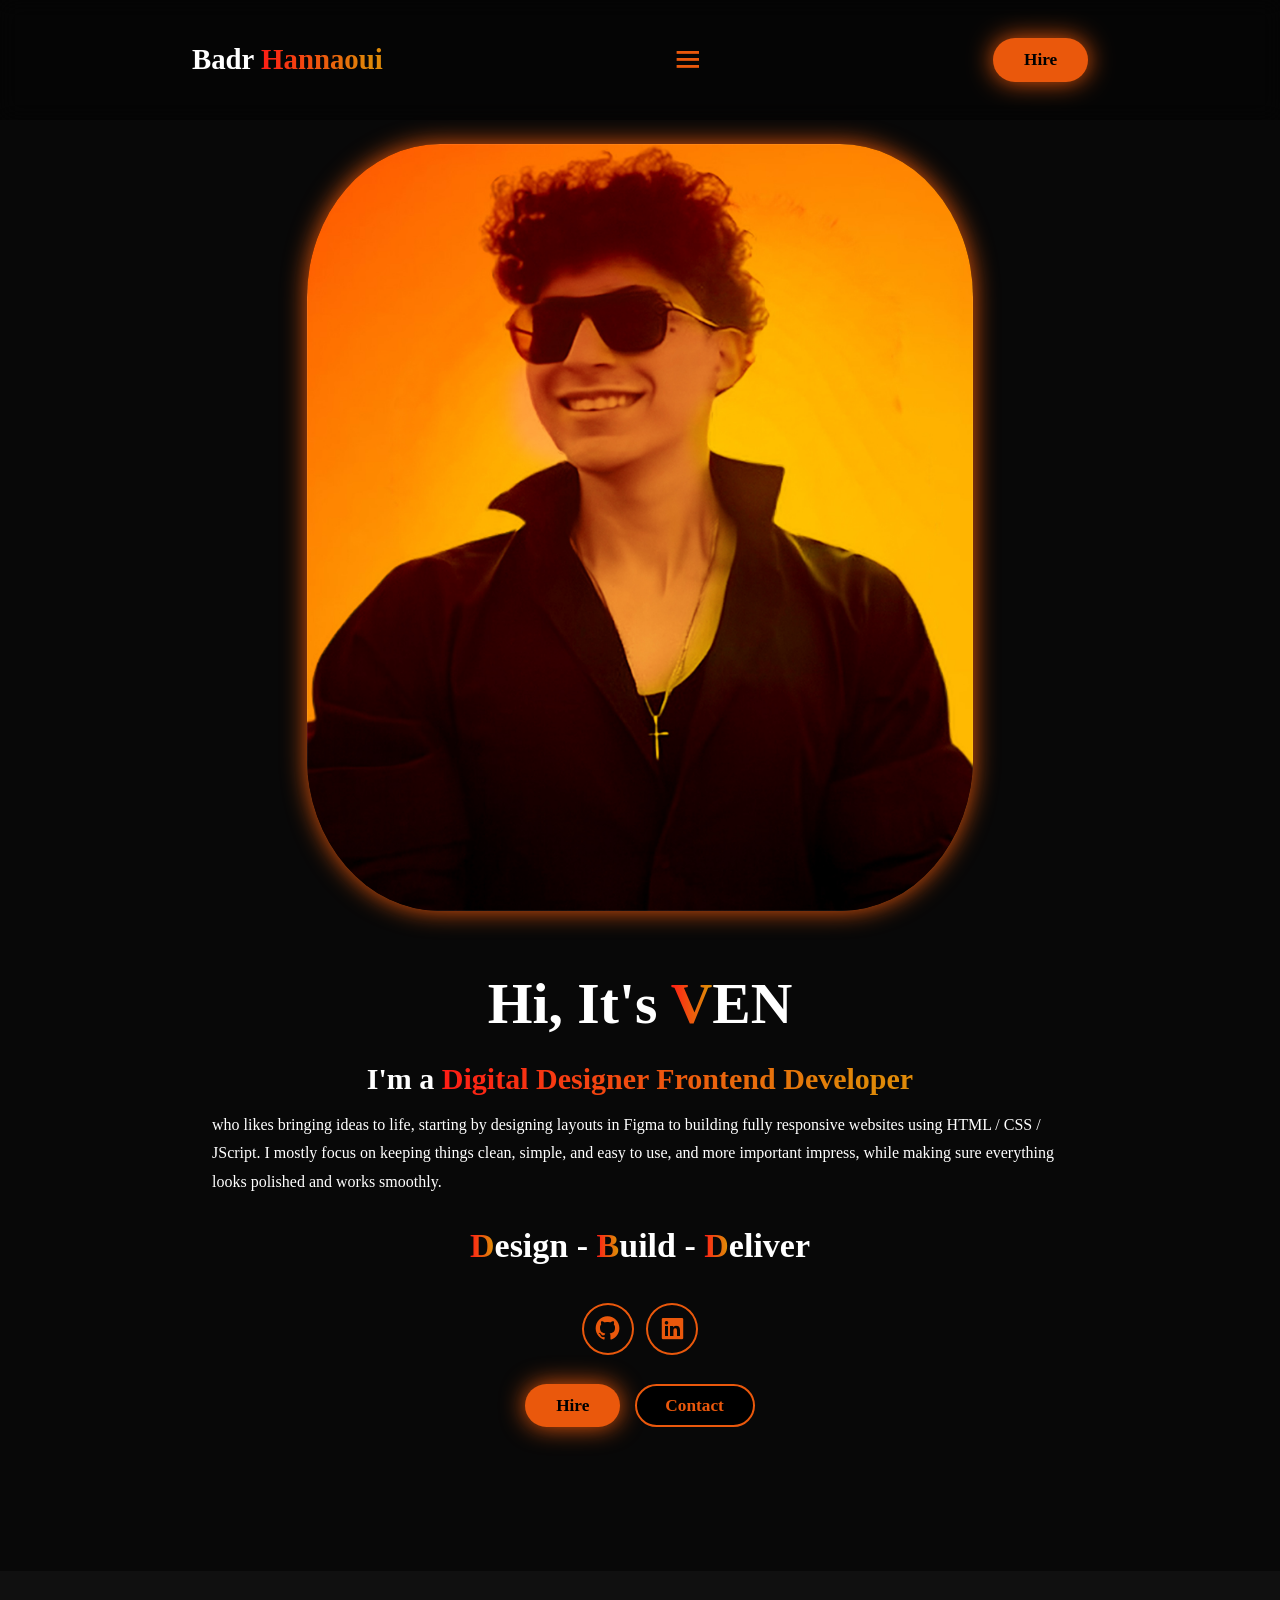
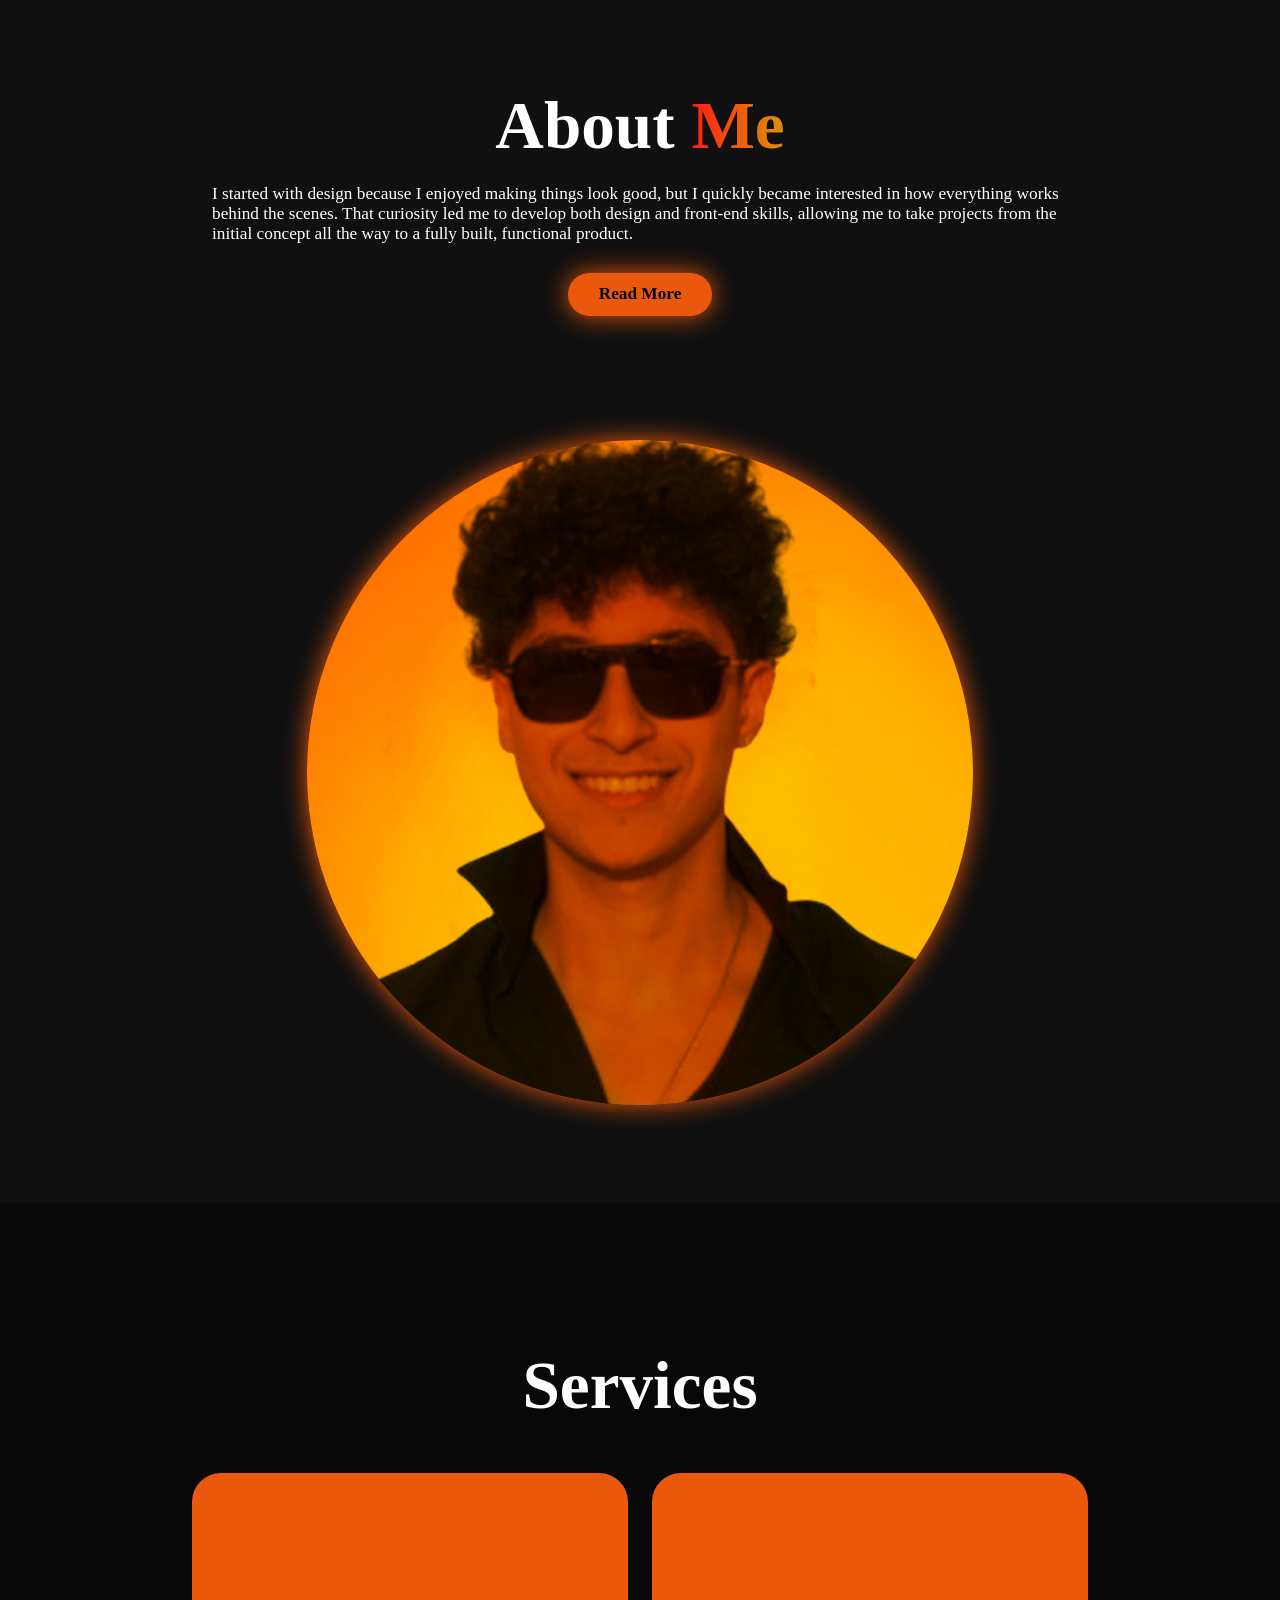
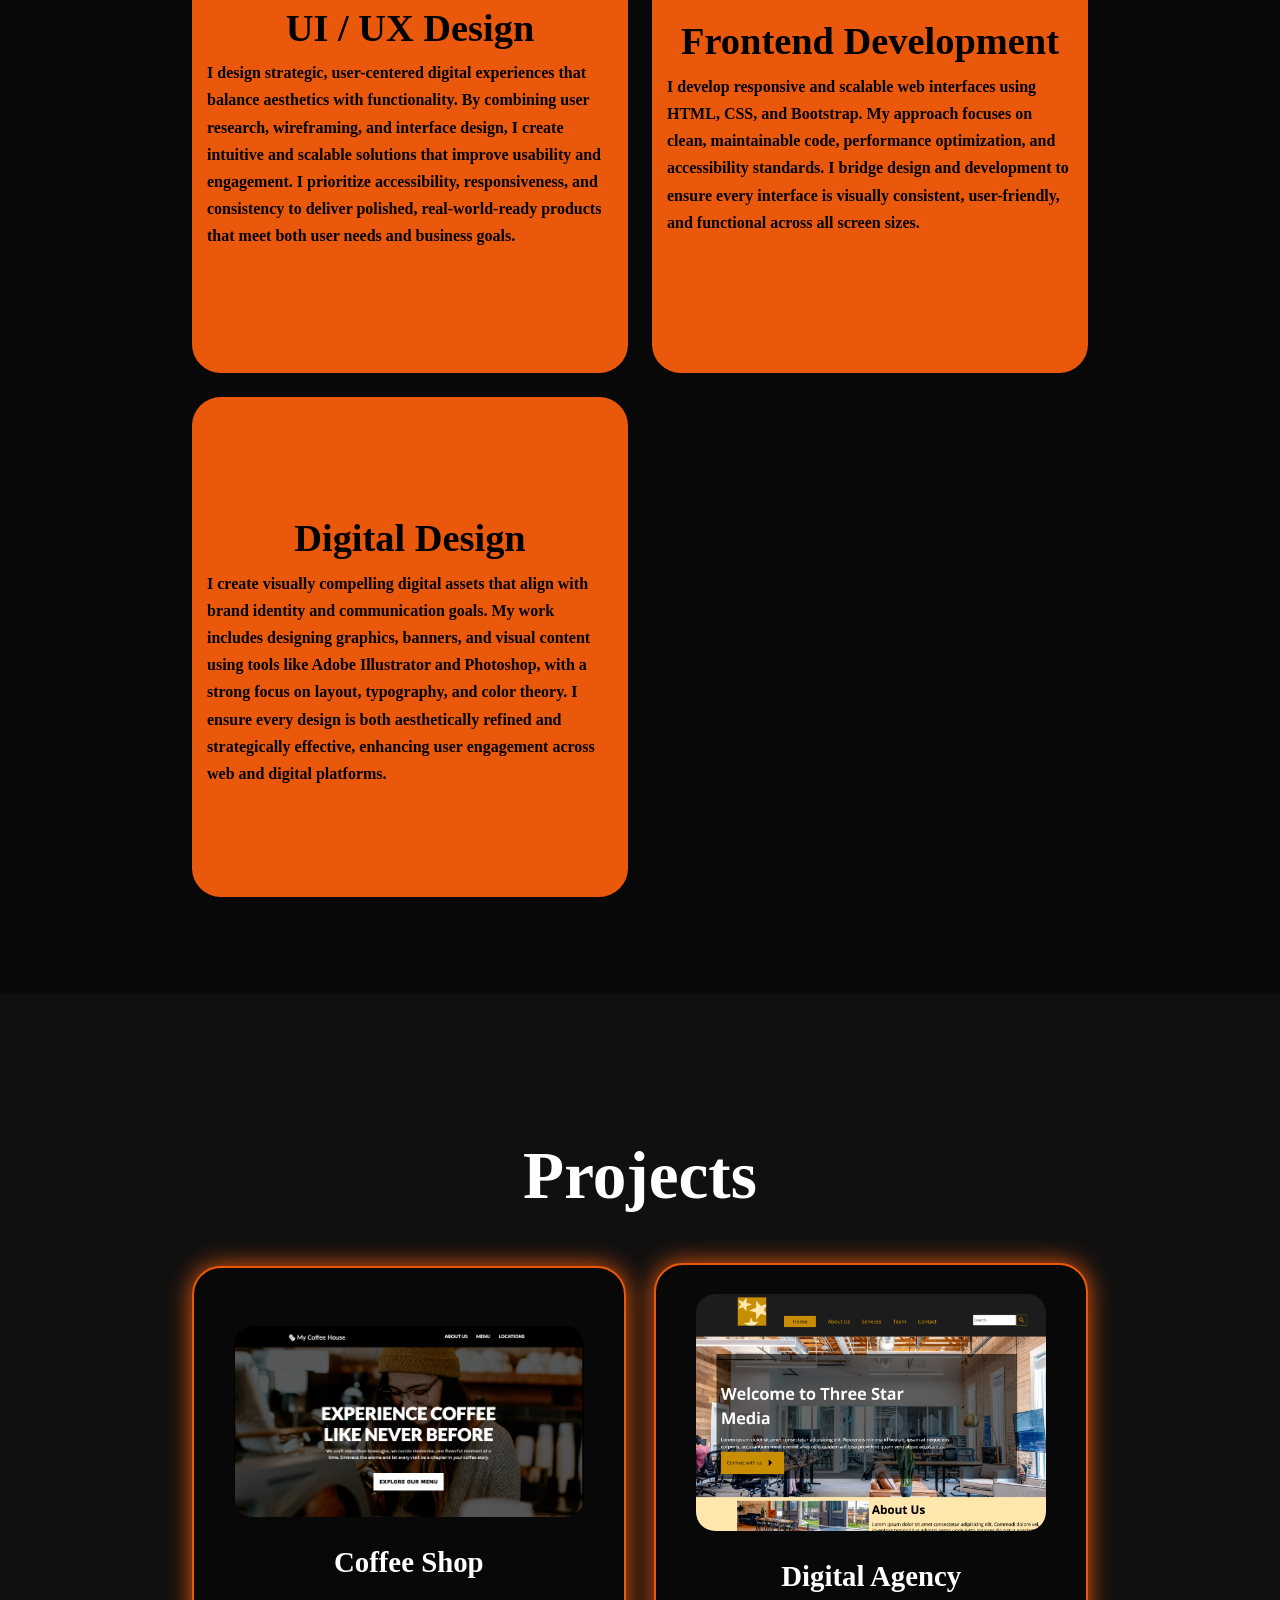
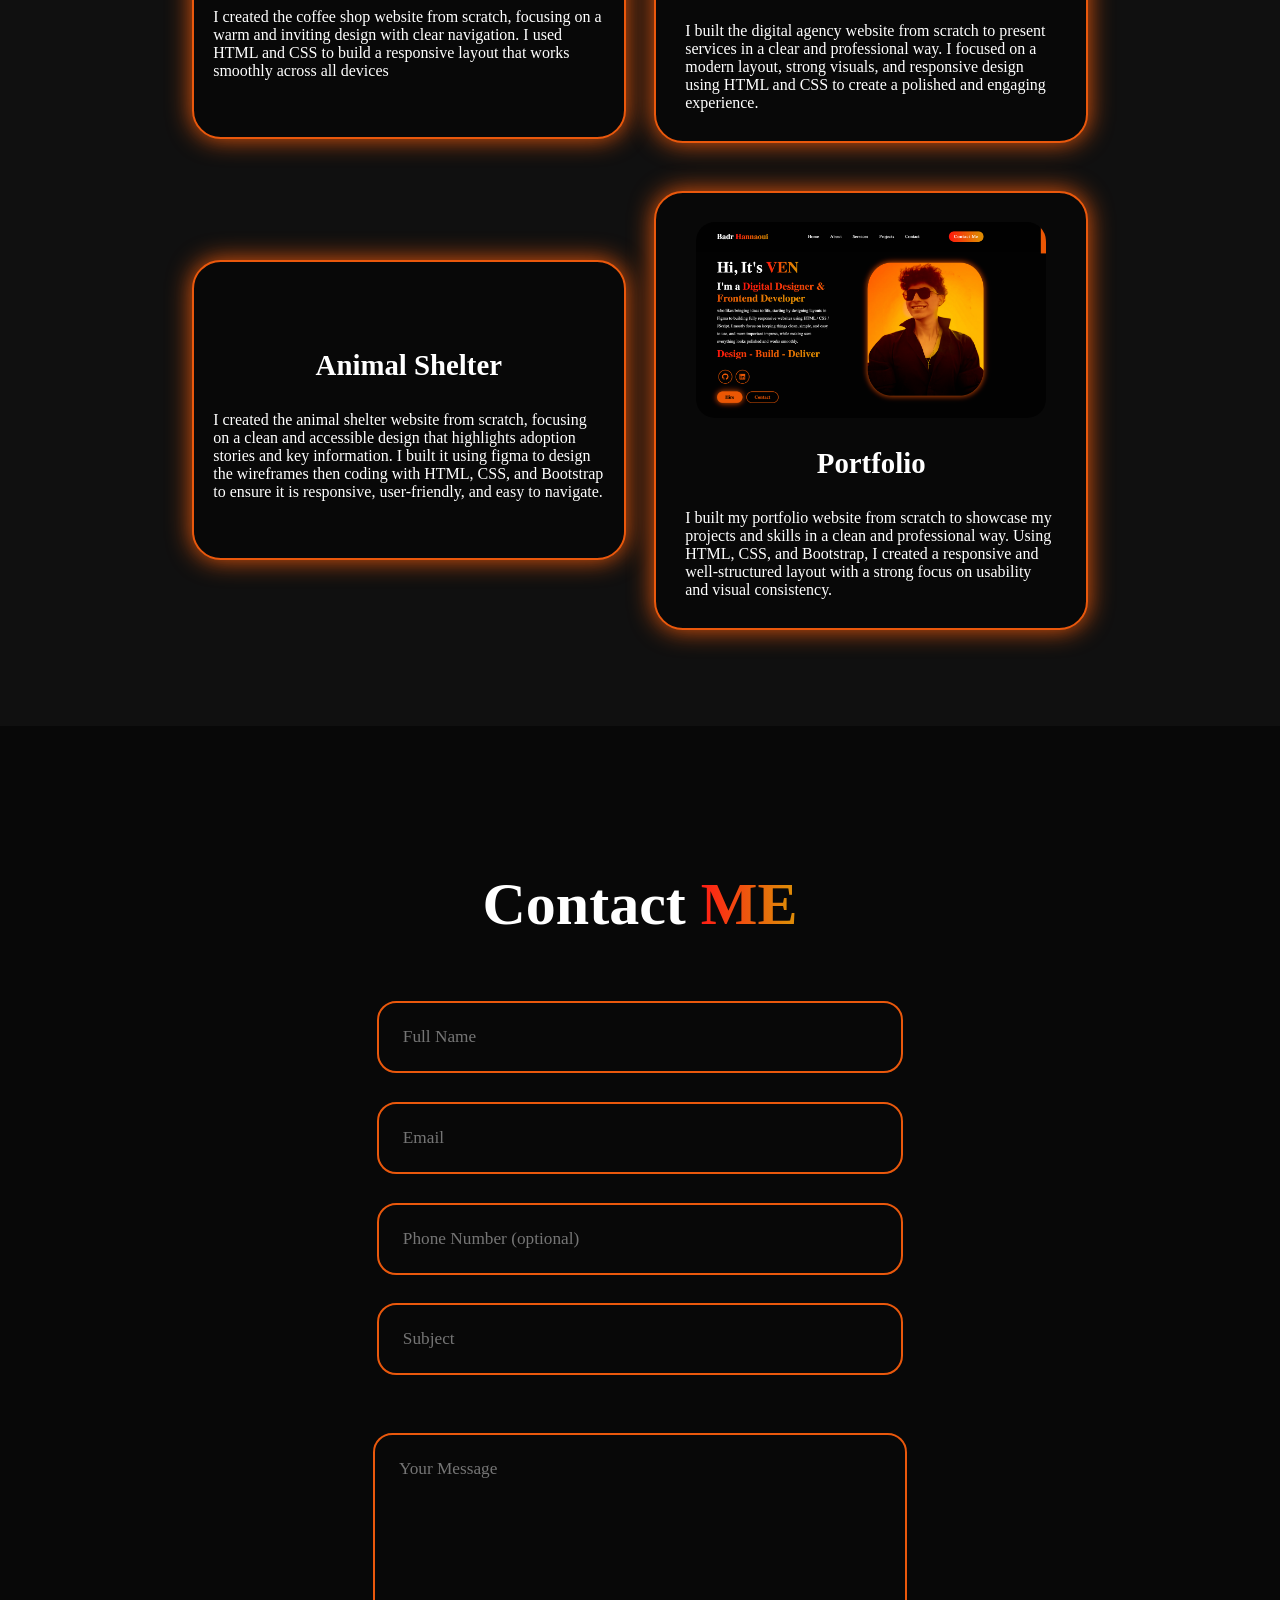
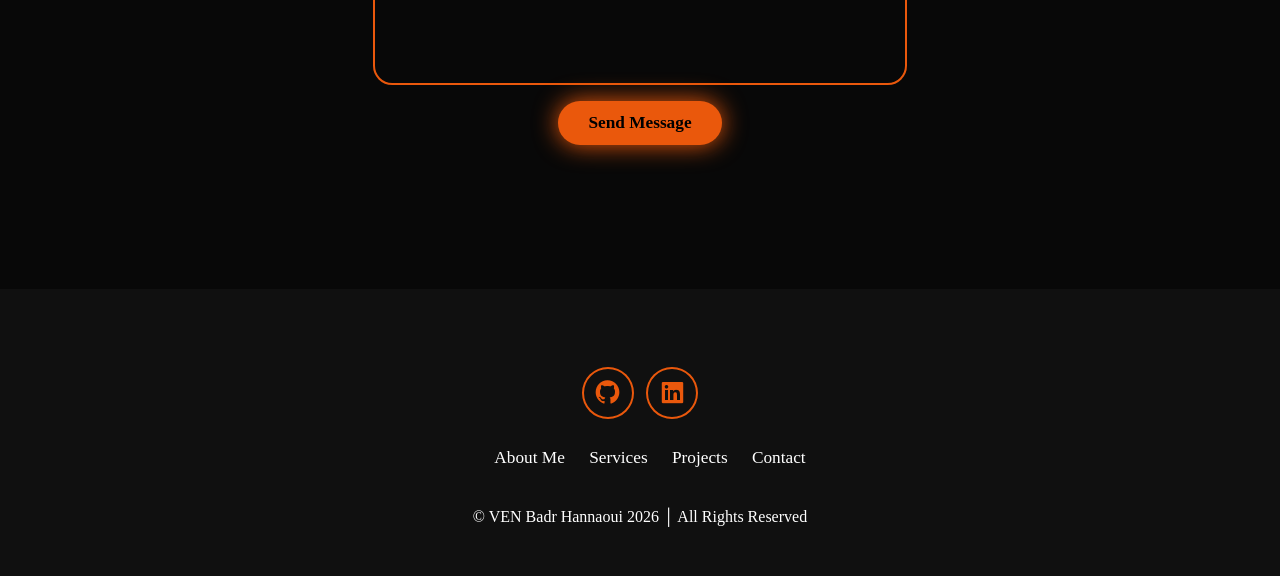
==== index.html @ 21c36782 "contact form working successfully and adjusting the layout for mobile" ====
<!DOCTYPE html>
<html lang="en">
  <head>
    <meta charset="UTF-8" />
    <meta name="viewport" content="width=device-width, initial-scale=1.0" />
    <title>Portfolio Website</title>
    <link rel="stylesheet" href="css/style.css" />
    <link
      href="https://unpkg.com/boxicons@2.1.4/css/boxicons.min.css"
      rel="stylesheet"
    />
  </head>
  <body>
    <header class="header">
      <!-- logo customization -->

      <a href="index.html" class="logo">
        Badr <span>Hannaoui</span>
      </a>
      <!-- navs customization -->

      <i class="bx bx-menu" id="menu-icon"></i>
      <nav class="navbar">
        <a href="#home">Home</a>
        <a href="#about">About</a>
        <a href="#services">Services</a>
        <a href="#projects">Projects</a>
        <a href="#contact">Contact</a>

      </nav>
      <a href="#contact" class="btn"> Hire </a>
    </header>
    <main>
    <section class="home" id="home">
      <div class="home-content">
        <h1>Hi, It's <span>V</span>EN</h1>
        <h2>I'm a <span> Digital Designer Frontend Developer  </span>
        </h2>
        <p>who likes bringing ideas to life, starting by designing layouts in Figma to building fully responsive websites using  HTML / CSS / JScript. I mostly focus on keeping things clean, simple, and easy to use, and more important impress, while making sure everything looks polished and works smoothly.</p>
        <h3><span>D</span>esign - <span>B</span>uild - <span>D</span>eliver</h3>
        <div class="social-icons">
          <a href="https://github.com/Venbadr">
            <i class="bx bxl-github"></i>
          </a>
          <a href="https://www.linkedin.com/in/ven-badr-741756404/">
            <i class="bx bxl-linkedin-square"></i>
          </a>
        </div>
        <div class="btn-group">
          <a href="#contact" class="btn">Hire</a>
          <a href="#contact" class="btn">Contact</a>
        </div>
      
       </div>

      <div class="home-img">
        <img src="veny.jpg" alt="me-image">
      

      </div>
    </section>

    <section class="about" id="about">
      <div class="about-img">
        <img src="VEN.jpg" alt="ven-pic">
      </div>
      <div class="about-content">
        <h2>About <span>Me</span></h2>
        <p>I started with design because I enjoyed making things look good, but I quickly became interested in how everything works behind the scenes. That curiosity led me to develop both design and front-end skills, allowing me to take projects from the initial concept all the way to a fully built, functional product.</p>
          <a href="about.html" class="btn">Read More</a>
      </div>
      </section>
      <section class="services" id="services">
        <h2 class="heading">Services</h2>
        <div class="services-container">
          <div class="service-box">
            <div class="service-info">
              <h3>UI / UX Design</h3>
              <p>I design strategic, user-centered digital experiences that balance aesthetics with functionality. By combining user research, wireframing, and interface design, I create intuitive and scalable solutions that improve usability and engagement. I prioritize accessibility, responsiveness, and consistency to deliver polished, real-world-ready products that meet both user needs and business goals.</p>

            </div>
          </div>

          <div class="service-box">
            <div class="service-info">
              <h3>Frontend Development</h3>
              <p>I develop responsive and scalable web interfaces using  HTML, CSS, and Bootstrap. My approach focuses on clean, maintainable code, performance optimization, and accessibility standards. I bridge design and development to ensure every interface is visually consistent, user-friendly, and functional across all screen sizes.</p>
              
            </div>
          </div>

          <div class="service-box">
            <div class="service-info">
              <h3>Digital Design</h3>
              <p>I create visually compelling digital assets that align with brand identity and communication goals. My work includes designing graphics, banners, and visual content using tools like Adobe Illustrator and Photoshop, with a strong focus on layout, typography, and color theory. I ensure every design is both aesthetically refined and strategically effective, enhancing user engagement across web and digital platforms.</p>
              
            </div>
          </div>

          
        </div>
      
    </section>
    <section class="projects" id="projects">
      <h2 class="heading">Projects</h2>
      <div class="projects-box">
        <div class="project-card">
          <img src="coffeshop.png" alt="">
          <h3>Coffee Shop</h3>
          <p>I created the coffee shop website from scratch, focusing on a warm and inviting design with clear navigation. I used HTML and CSS to build a responsive layout that works smoothly across all devices</p>
        </div>

         <div class="project-card">
          <img src="three.png" alt="">
          <h3>Digital Agency</h3>
          <p>I built the digital agency website from scratch to present services in a clear and professional way. I focused on a modern layout, strong visuals, and responsive design using HTML and CSS to create a polished and engaging experience.</p>
        </div>

         <div class="project-card">
          <img src="paws.png" alt="">
          <h3>Animal Shelter </h3>
          <p>I created the animal shelter website from scratch, focusing on a clean and accessible design that highlights adoption stories and key information. I built it using figma to design the wireframes then coding with HTML, CSS, and Bootstrap to ensure it is responsive, user-friendly, and easy to navigate.</p>
        </div>

         <div class="project-card">
          <img src="portf.png" alt="">
          <h3>Portfolio</h3>
          <p>I built my portfolio website from scratch to showcase my projects and skills in a clean and professional way. Using HTML, CSS, and Bootstrap, I created a responsive and well-structured layout with a strong focus on usability and visual consistency.</p>
        </div>  
      </div>
    </section>
    <section class="contact" id="contact">
      <h2 class="heading">Contact <span>ME</span>
      </h2>
      <form action="https://api.web3forms.com/submit" method="POST">
       <input type="hidden" name="access_key" value="ac288e55-cac9-4794-b8d7-5bab1029f3f0">

        <div class="input-group">
          <div class="input-box">
            <input type="text" name="name" placeholder="Full Name" required>
            <input type="email" name="email" placeholder="Email" required>
          </div>

          <div class="input-box">
            <input type="number" placeholder="Phone Number (optional)">
            <input type="text" name="subject" placeholder="Subject" required>
          </div>
        </div>

        <div class="input-group-2">
          <textarea name="message" id="#" placeholder="Your Message" cols="30" rows="10" required></textarea>
          <input type="submit" value="Send Message" class="btn">
        </div>
        

      </form>
    </section>
    </main>
    <footer class="footer">

      <div class="social-icons">
          <a href="https://github.com/Venbadr">
            <i class="bx bxl-github"></i>
          </a>
          <a href="https://www.linkedin.com/in/ven-badr-741756404/">
            <i class="bx bxl-linkedin-square"></i>
          </a>
        </div>

        <ul class="list">
          <li>
            <a href="#about">About Me</a>
          </li>
          <li>
            <a href="#services">Services</a>
          </li>
          <li>
            <a href="#projects">Projects</a>
          </li>
          <li>
            <a href="#contact">Contact</a>
          </li>
        </ul>

        <p class="copyright">
          © VEN Badr Hannaoui 2026 │ All Rights Reserved
        </p>
    </footer>

    <script src="script.js"></script>
  </body>
</html>
---- css/style.css ----
* {
  margin: 0;
  padding: 0;
  box-sizing: border-box;
  text-decoration: none;
  scroll-behavior: smooth;
  font-family: "Poppins";
}
:root {
  --bg-color: #080808;
  --second-bg-color: #101010;
  --text-color: white;
  --main-color: #ea580c;
}
html {
  font-size: 60%;
  overflow-x: hidden;
}

body {
  background-color: var(--bg-color);
  color: var(--text-color);

}
.header {
  position: fixed;
  width: 100%;
  top:0;
  left: 0;
  padding: 4rem 15%;
  background-color: rgba(0, 0, 0, 0.3);
  backdrop-filter: blur(10px);
  display: flex;
  justify-content: space-between;
  align-items: center;
  z-index: 10000;
}
#menu-icon {
  font-size: 3.5rem;
  color: var(--main-color);
  display: none;
}
.logo {
  font-size: 3rem;
  color: var(--text-color);
  font-weight: 800;
  cursor: pointer;
  transition: 0.3s ease-in-out;

}

.logo:hover {
  transform: scale(1.1);

}
span{
  background: linear-gradient(270deg,
  #DF8908 10%,
  #FF1D15 100%
  );
  background-clip: text;
  color: transparent;
}
.navbar a {
  font-size: 1.8rem;
  color: white;
  margin-left: 4rem;
  font-weight: 500;
  transition: 0.3s ease-in-out;
  border-bottom: 3px solid transparent;
}
.navbar a:hover{
  color: var(--main-color);
  border-bottom: 3px solid var(--main-color);
}
.gradient-btn {
  font-size: 1.8rem;
  padding: 1rem 2rem;
  border-radius: 3rem;
  background: linear-gradient(270deg,
  #DF8908 10%,
  #FF1D15 100%
  );
  letter-spacing: 1px;
  cursor: pointer;
  transition: 0.3s ease-in-out;
  color: white;
  border: none;
  text-wrap: nowrap;
}
.gradient-btn:hover{
  transform: scale(1.05);
}
section {
  min-height: 100vh;
  padding: 10rem 15%;
}
.home {
  display: flex;
  align-items: center;
  justify-content: center;
  gap: 15rem;
}

.home-content h1 {
  font-size: 6rem;
  font-weight: 700;
  margin-top: 1.5rem;
  line-height: 1;
  margin-bottom: 2rem;
}
.home-content h2, h3{
  margin: 1rem 0;
  font-size: 4rem;
}
.home-content p {
  font-size: 16px;
  font-weight: 500;
  line-height: 1.8;
}
.home-img img {
  width: 30vw;
  border-radius: 20%;
  box-shadow: 0 0 25px var(--main-color);
  transition: 0.4s ease-in-out;
}
.home-img img:hover {
  box-shadow: 0 0 25px var(--main-color);
  box-shadow: 0 0 50px var(--main-color);
  box-shadow: 0 0 100px var(--main-color);
}
.social-icons a {
   display: inline-flex;
   justify-content: center;
   font-size: 3rem;
   padding: 1rem;
   background: transparent;
   border: 2px solid var(--main-color);
   border-radius: 50%;
   color: var(--main-color);
   margin: 3rem 0.5rem;
   transition: 0.3s ease-in-out;

}

.social-icons a:hover {
  color: var(--text-color);
  background-color: var(--main-color);
  transform: scale(1.2) translateY(-5px);
  box-shadow: 0 0 25px var(--main-color) ;
}
.btn-group {
  display: flex;
  gap: 1.5rem;
}
.btn{
  display: inline-block;
  padding: 1rem 3rem;
  background-color: var(--main-color);
  box-shadow: 0 0 25px var(--main-color);
  border-radius: 3rem;
  font-size: 1.8rem;
  color: black;
  border: 2px solid transparent;
  font-weight: 600;
  transition: 0.3s ease-in-out;
}
.btn:hover {
  transform: scale(1.05);
  box-shadow: 0 0 25px var(--main-color),
  0 0 50px var(--main-color);       
}

.btn-group a:nth-of-type(2) {
  background-color: black;
  color: var(--main-color);
  border: 2px solid var(--main-color);
  box-shadow: 0 0 25px transparent;
}

.btn-group a:nth-of-type(2):hover {
  box-shadow: 0 0 25px var(--main-color) ;
  background-color: var(--main-color) ;
  color: black;
}
.about {
  display: flex;
  justify-content: center;
  align-items: center;
  gap: 10rem ;
  background: var(--second-bg-color);
}
.about-img img {
  width: 32vw;
  border-radius: 50%;
  box-shadow: 0 0 25px var(--main-color);
  transition: 0.4s ease-in-out ;
}

.about-content h2{
  font-size: 7rem;
  text-align: left;
}
.about-content p {
  font-size: 1.8rem;
}
.about-content .btn {
  margin: 3rem 0;
}

::-webkit-scrollbar {
  width: 20px;
}
::-webkit-scrollbar-thumb {
  background-color: var(--main-color);
}
::-webkit-scrollbar-track {
  background-color: var(--bg-color);
}


#ven {
  display: block;
  margin: 0 auto;
  transition: 0.4s ease-in-out ;
  width: 20vw;
  margin-top: 80px;
  margin-bottom: 50px;

  border-radius: 10%;
  
  
}

#ven:hover {
  box-shadow: 0 0 55px var(--main-color);
}



.ven-about p {
font-size: 20px;
  font-weight: 500;
  line-height: 1.8;
  transition: 0.4s ease-in-out ;
  padding: 10px 20px;
  
  

}

.ven-about p:hover {
  box-shadow: 0 0 25px var(--main-color);
   
  
}

.heading {
  text-align: center;
  font-size: 7rem;
  margin: 5rem 0;
}

.services{
  background-color: var(--bg-color);
  color: black;
}

.services h2 {
  color: var(--text-color);
}
.services-container {
  display: grid;
  grid-template-columns: repeat(auto-fit, minmax(300px, 1fr));
  align-items: center;
  gap: 2.5rem;
}
.service-box {
  display: flex;
  justify-content: center;
  align-items: center;
  background-color: var(--main-color);
  height: 500px;
  border-radius: 3rem;
  border: 5px solid transparent;
  transition: 0.4s ease-in-out;
}
.service-box:hover {
  background-color: var(--second-bg-color);
  color: var(--main-color);
  border: 5px solid var(--main-color);
  transform: scale(1.03);
}
.service-info {
  display: flex;
  flex-direction: column;
  text-align: center;
  justify-content: center;
  align-items: center;
  
}
.service-info h4 {
  font-size: 4rem;
  margin-top: -10px;
  margin-bottom: 20px;
  font-weight: 800;
}
.service-info p {
  font-size: 16px;
  font-weight: 600;
  line-height: 1.7;
}

.services-container .service-box:last-child h4 {
  margin-top: 20px;
}
.service-box p {
  text-align: left;
  padding-left: 10px;
  padding-right: 10px;
}
.projects {
  background-color: var(--second-bg-color);
}
.projects-box {
  display: grid;
  grid-template-columns: repeat(auto-fit, minmax(350px, 1fr));
  place-items: center;
  gap: 3rem;
  row-gap: 5rem;
}
.project-card {
  display: flex;
  flex-direction: column;
  align-items: center;
  justify-content: center;
  text-align: center;
  background-color: var(--bg-color);
  border: 2px solid var(--main-color);
  border-radius: 3rem;
  gap: 2rem;
  padding: 6rem 2rem;
  overflow: hidden;
  box-shadow: 0 0 25px var(--main-color);
  transition: 0.3s ease;
}
.project-card:hover {
  box-shadow: 0 0 25px var(--main-color),
              0 0 50px var(--main-color);
              transform: scale(1.02);
}
.project-card img {
  max-width: 350px;
  border-radius: 2rem;
  object-fit: cover;
}
.project-card h3 {
  font-size: 3rem;
}
.project-card p {
  font-size: 16px;
}

.contact {
  background-color: var(--bg-color);
}
.contact h2 {
  margin-bottom: 3rem;
  color: var(--text-color);
}
.contact form {
  display: flex;
  align-items: center;
  justify-content: center;
  gap: 3rem;
  margin: 5rem 0;
  text-align: center;
}
.contact form .input-box input, 
.contact form textarea {
  width: 100%;
  padding: 2.5rem;
  font-size: 1.8rem;
  color: var(--text-color);
  background-color: var(--bg-color);
  border-radius: 2rem;
  border: 2px solid var(--main-color);
  margin: 1.5rem 0;
  resize: none;
}
.contact form .btn {
  cursor: pointer;
}

.project-card:nth-child(2) {
  padding: 3rem;
}

.project-card:nth-child(4) {
  padding: 6rem;
}

.footer {
  background-color: var(--second-bg-color);
  padding: 50px 0;
}
.footer .social-icons {
  text-align: center;
}
.footer ul {
  text-align: center;
  font-size: 1.8rem;
}

.footer ul li {
  display: inline-block;
  margin-left: 20px;
}

.footer ul li a{
  color: white;
  border-bottom: 3px solid transparent;
  transition: 0.3s ease-in-out;
}

.footer ul li a:hover {
  border-bottom: 3px solid var(--main-color);
}

.footer .copyright {
  text-align: center;
  margin-top: 40px;
  font-size: 16px;
}

@media (max-width:1285px) {
  #menu-icon{
    display: block;
  }
  .navbar{
    position: absolute;
    top: 100%;
    right: 0;
    width: 50%;
    padding: 1rem 3rem;
    background: rgba(0, 0, 0, 0.8);
    border-bottom-left-radius: 2rem;
    border-left: 2px solid var(--main-color);
    border-bottom: 2px solid var(--main-color);
    display: none;
  }

  .home-content h3 {
    font-size: 34px;
    margin-top: 30px;
  }
  .home-content h2 {
    font-size: 30px;
    margin-bottom: 15px;
  }
  .home-content {
  display: flex;
  flex-direction: column;
  align-items: flex-end;
  text-align: center;
}

.home-content p {
  margin-left: 20px;
  text-align: left;
}


  .navbar a {
    display: block;
    font-size: 2rem;
    margin: 3rem 0;
    color: var(--text-color);
  }
  .navbar.active {
    display: block;
  }
  .gradient-btn {
    display: none;
  }
  .home {
    flex-direction: column-reverse;
    margin: 5rem 0;
    gap: 5rem;
  }
  .home-content {
    align-items: center;
    text-align: center;
  }

  
  .home-img img {
    width: 52vw;
  }
  .about {
    flex-direction: column-reverse;
    text-align: center;
  }
  .about h2{
    text-align: center;
    margin: 2rem 0;
  }
  .about p {
    text-align: left;
    margin-left: 20px;
  }
  .about img{
    width: 52vw;
  }
  .contact form {
    flex-direction: column;
  }
  .contact h2 {
    font-size: 60px;
  }
  .project-card:nth-child(4) {
  padding: 3rem;
}

.project-card p {
  text-align: left;
}
#ven {
  width: 72vw;
}
.ven-about p {
  font-size: 16px;
  text-align: left;
  justify-items: left;
  padding: 0;
  margin-left: 20px;
  line-height: 30px;
}
.ven-about p:hover {
  box-shadow: none;
}
   }
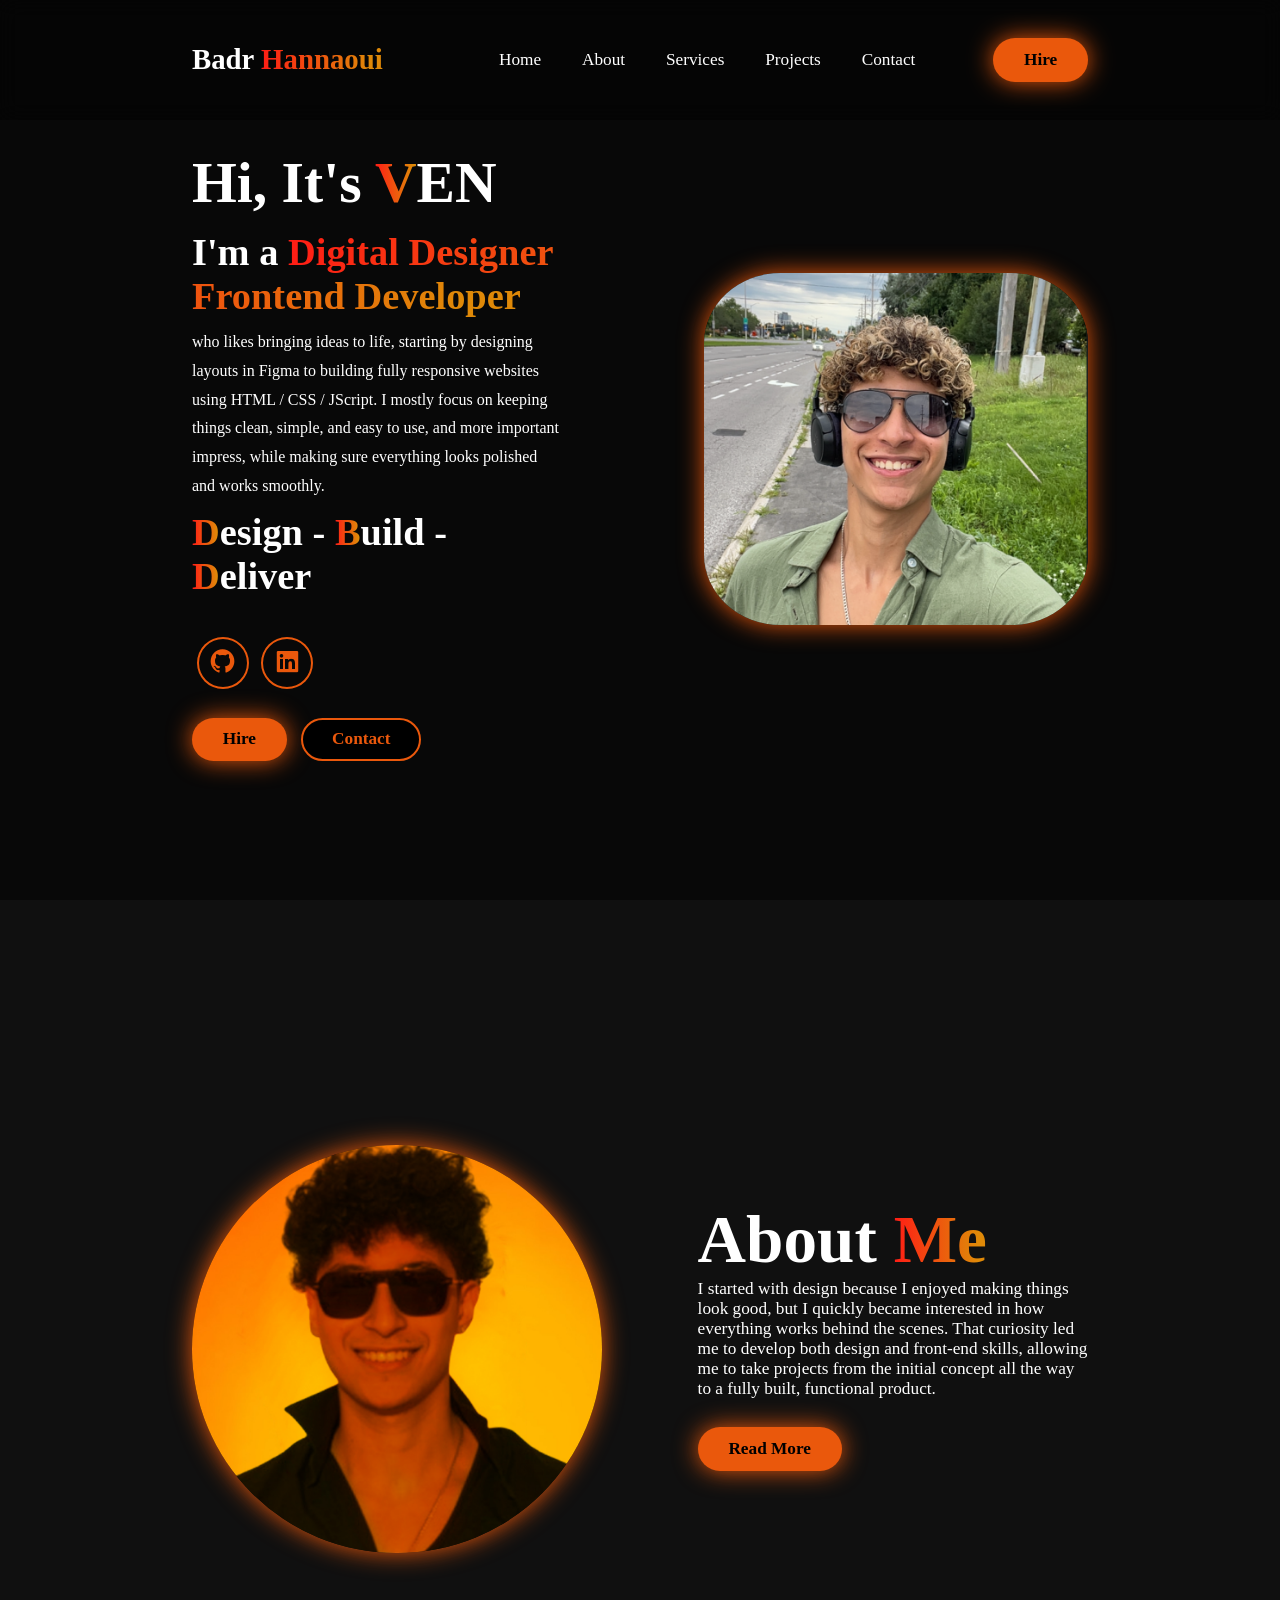
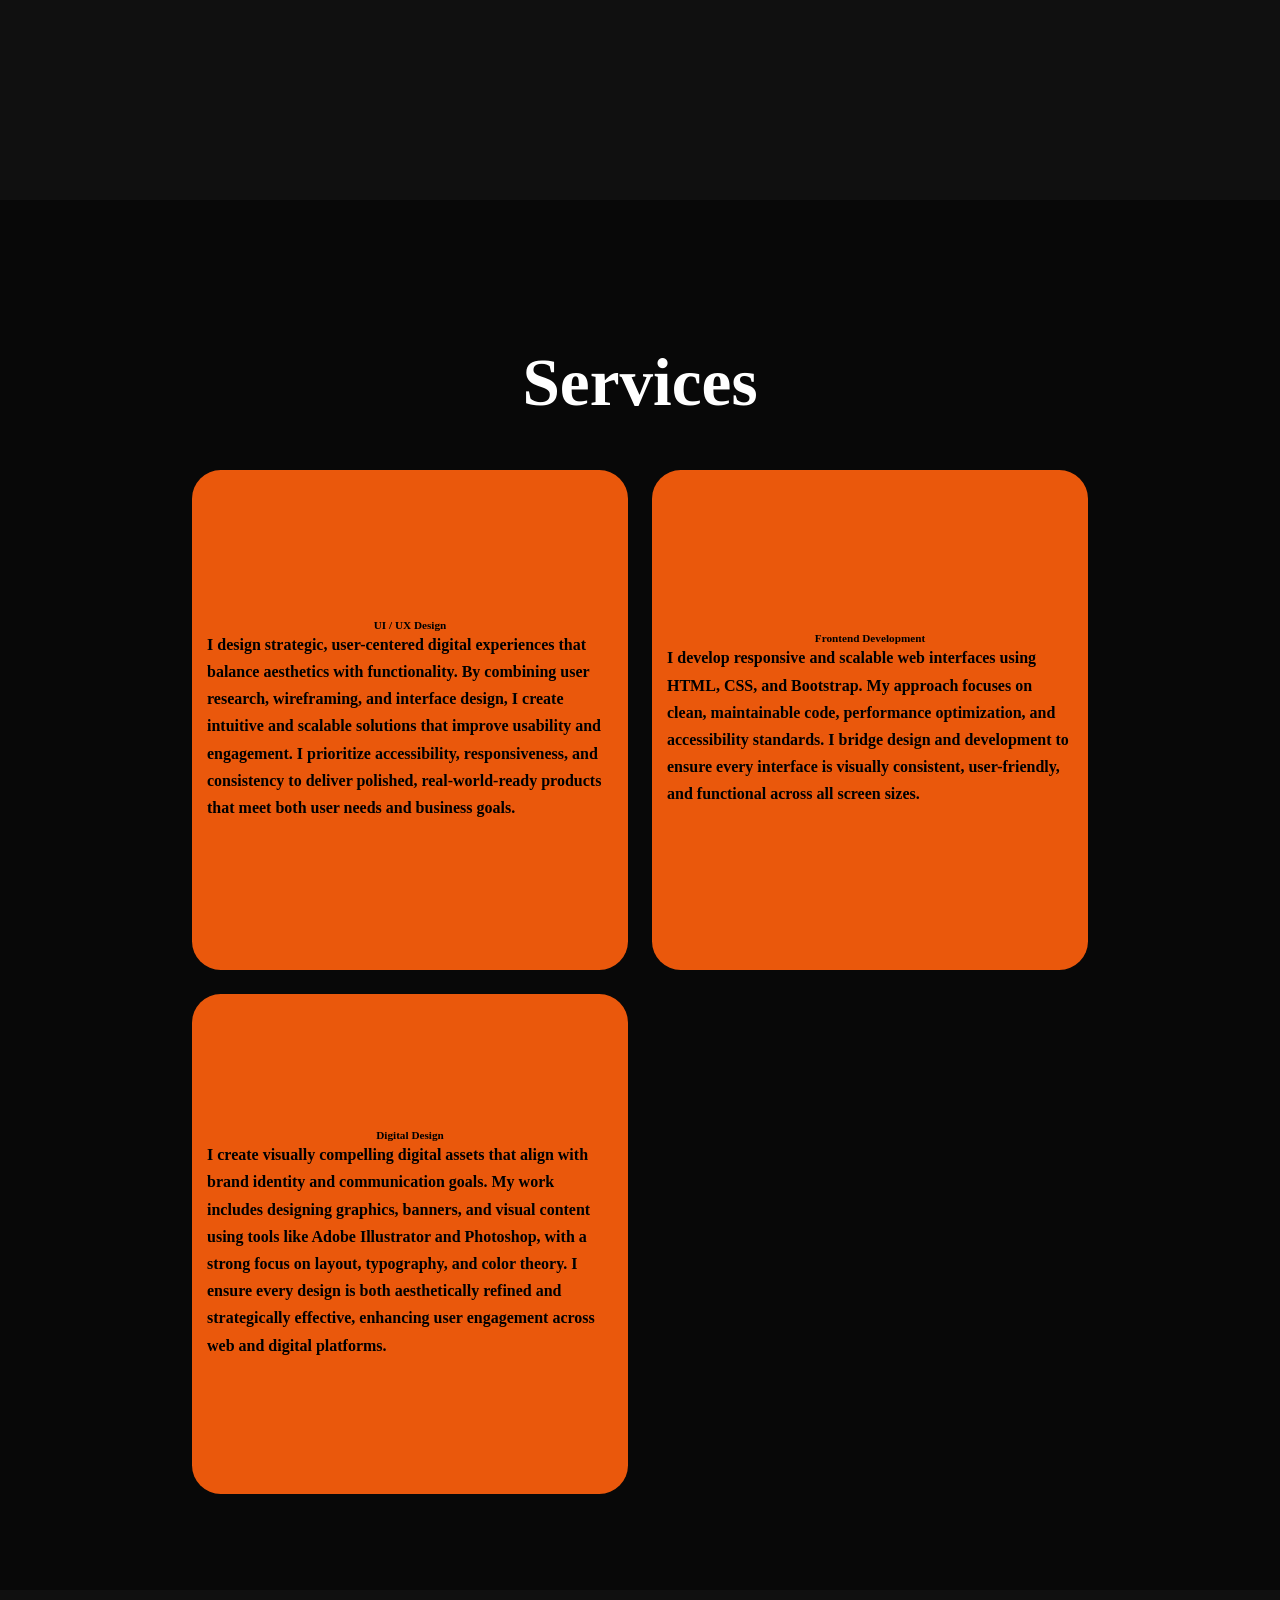
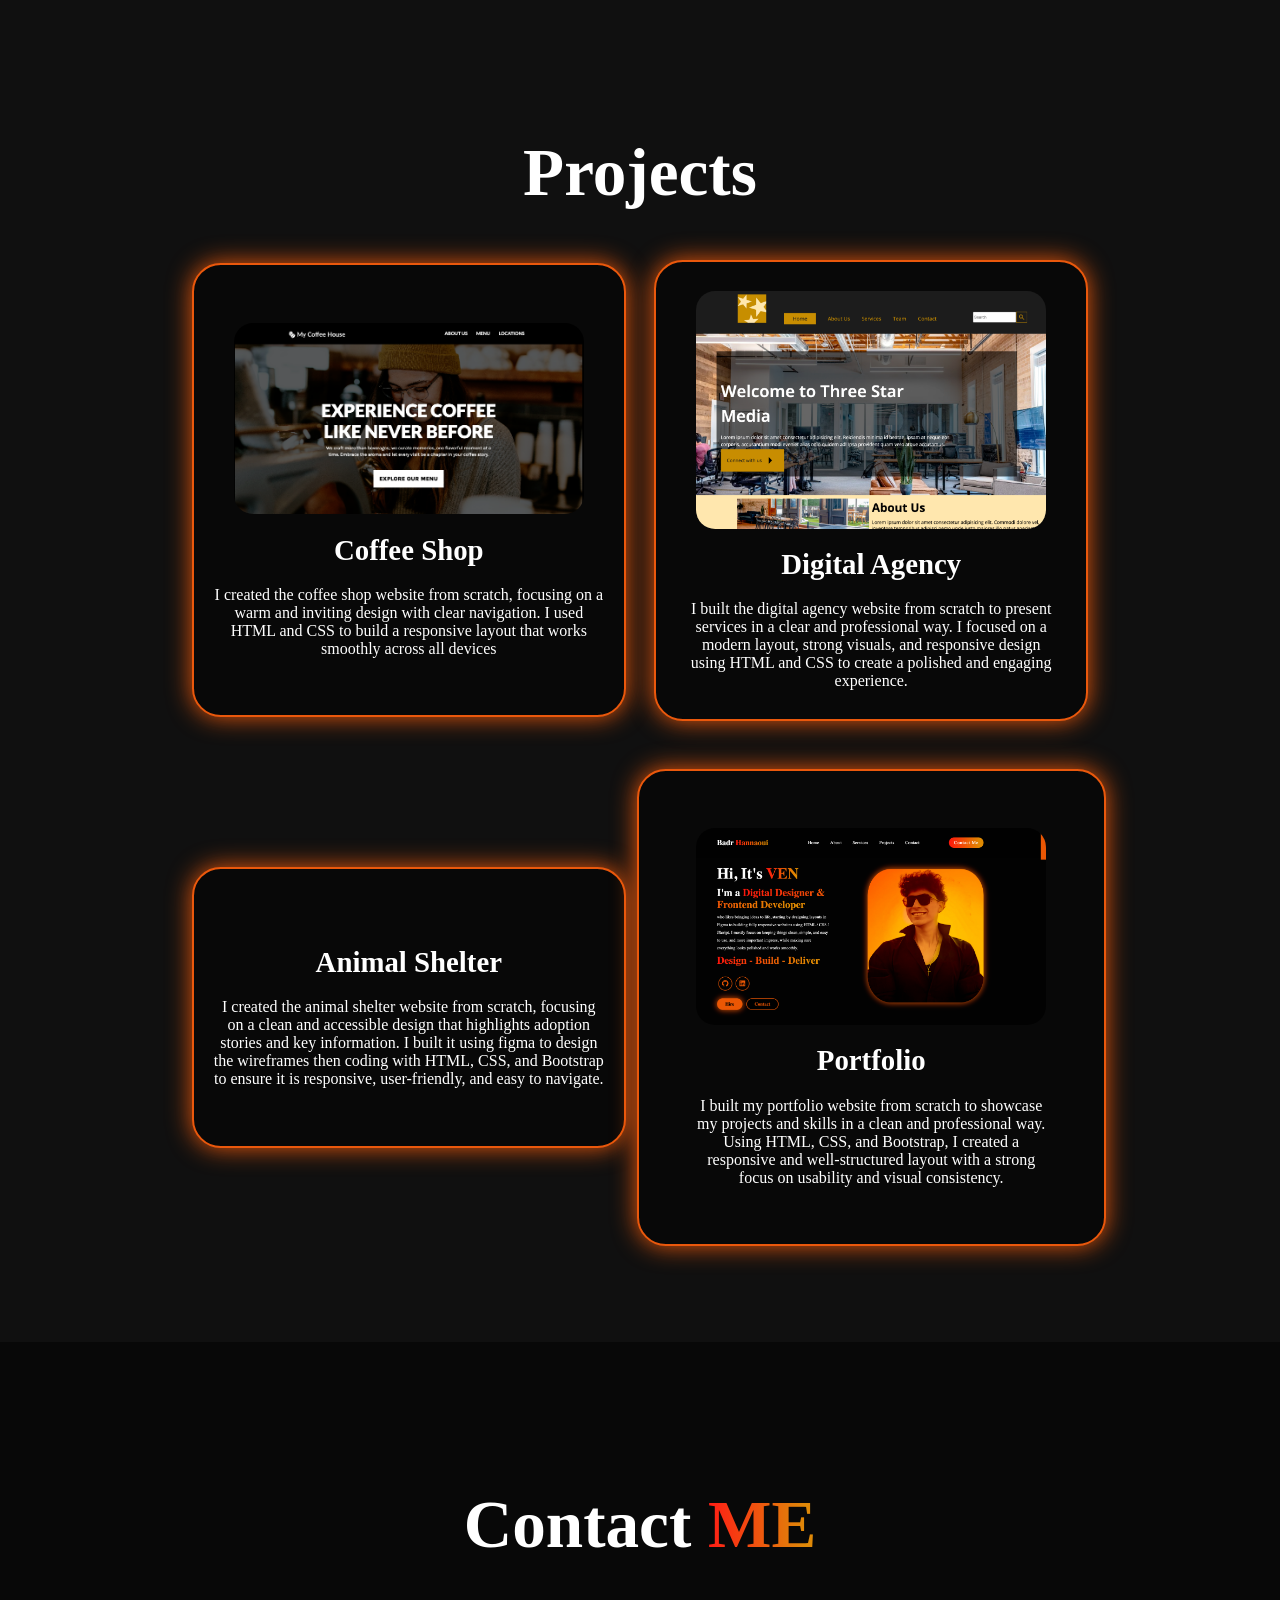
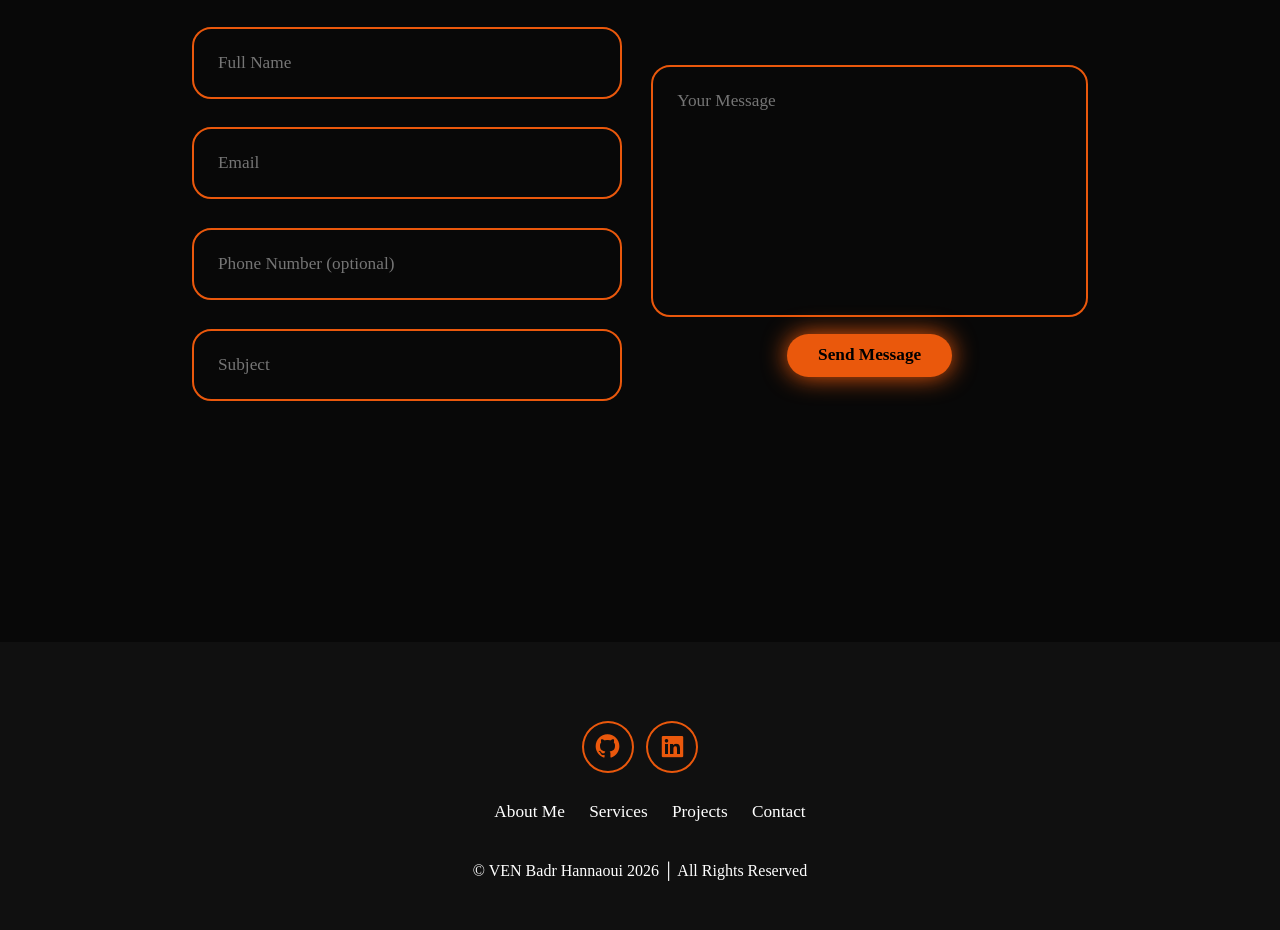
==== commit fc729bba: "Updating picture" ====
--- a/index.html
+++ b/index.html
@@ -54,7 +54,7 @@
        </div>
 
       <div class="home-img">
-        <img src="veny.jpg" alt="me-image">
+        <img src="venb.jpg" alt="me-image">
       
 
       </div>
--- a/css/style.css
+++ b/css/style.css
@@ -109,7 +109,8 @@
   line-height: 1;
   margin-bottom: 2rem;
 }
-.home-content h2, h3{
+.home-content h2,
+.home-content h3 {
   margin: 1rem 0;
   font-size: 4rem;
 }
@@ -433,7 +434,7 @@
   font-size: 16px;
 }
 
-@media (max-width:1285px) {
+@media (max-width:1100px) {
   #menu-icon{
     display: block;
   }
@@ -539,4 +540,401 @@
 .ven-about p:hover {
   box-shadow: none;
 }
+
+
+  
+
    }
+
+   @media (max-width:768px) {
+  #menu-icon{
+    display: block;
+  }
+  .navbar{
+    position: absolute;
+    top: 100%;
+    right: 0;
+    width: 50%;
+    padding: 1rem 3rem;
+    background: rgba(0, 0, 0, 0.8);
+    border-bottom-left-radius: 2rem;
+    border-left: 2px solid var(--main-color);
+    border-bottom: 2px solid var(--main-color);
+    display: none;
+  }
+
+  .home-content h3 {
+    font-size: 34px;
+    margin-top: 30px;
+  }
+  .home-content h2 {
+    font-size: 30px;
+    margin-bottom: 15px;
+  }
+  .home-content {
+  display: flex;
+  flex-direction: column;
+  align-items: flex-end;
+  text-align: center;
+}
+
+.home-content p {
+  margin-left: 20px;
+  text-align: left;
+}
+
+
+  .navbar a {
+    display: block;
+    font-size: 2rem;
+    margin: 3rem 0;
+    color: var(--text-color);
+  }
+  .navbar.active {
+    display: block;
+  }
+  .gradient-btn {
+    display: none;
+  }
+  .home {
+    flex-direction: column-reverse;
+    margin: 5rem 0;
+    gap: 5rem;
+  }
+  .home-content {
+    align-items: center;
+    text-align: center;
+  }
+
+  
+  .home-img img {
+    width: 52vw;
+  }
+  .about {
+    flex-direction: column-reverse;
+    text-align: center;
+  }
+  .about h2{
+    text-align: center;
+    margin: 2rem 0;
+  }
+  .about p {
+    text-align: left;
+    margin-left: 20px;
+  }
+  .about img{
+    width: 52vw;
+  }
+  .contact form {
+    flex-direction: column;
+  }
+  .contact h2 {
+    font-size: 60px;
+  }
+  .project-card:nth-child(4) {
+  padding: 3rem;
+}
+
+.project-card p {
+  text-align: left;
+}
+#ven {
+  width: 72vw;
+}
+.ven-about p {
+  font-size: 16px;
+  text-align: left;
+  justify-items: left;
+  padding: 0;
+  margin-left: 20px;
+  line-height: 30px;
+}
+.ven-about p:hover {
+  box-shadow: none;
+}
+
+   }
+
+/* RESPONSIVE FIXES — TABLET AND MOBILE */
+
+@media (max-width: 1100px) {
+  .header {
+    padding: 2rem 5%;
+    gap: 1.5rem;
+  }
+
+  section {
+    padding: 10rem 5% 5rem;
+  }
+
+  .home,
+  .about {
+    width: 100%;
+    gap: 5rem;
+  }
+
+  .home-content,
+  .home-img,
+  .about-content,
+  .about-img {
+    min-width: 0;
+    max-width: 100%;
+  }
+
+  .home-content {
+    width: 100%;
+    align-items: center;
+    text-align: center;
+  }
+
+  .home-content p {
+    margin-left: 0;
+    width: 100%;
+    max-width: 65ch;
+    text-align: center;
+  }
+
+  .services-container,
+  .projects-box {
+    grid-template-columns: repeat(
+      auto-fit,
+      minmax(min(100%, 300px), 1fr)
+    );
+  }
+
+  .project-card {
+    width: 100%;
+    min-width: 0;
+  }
+
+  .project-card img {
+    width: 100%;
+    max-width: 350px;
+    height: auto;
+  }
+
+  .contact form,
+  .input-group,
+  .input-group-2,
+  .input-box {
+    width: 100%;
+    min-width: 0;
+  }
+}
+
+/* PHONES */
+
+@media (max-width: 768px) {
+  .header {
+    padding: 1.5rem 5%;
+  }
+
+  .logo {
+    font-size: 2.5rem;
+  }
+
+  .header > .btn {
+    font-size: 1.5rem;
+    padding: 1rem 2rem;
+  }
+
+  .navbar {
+    width: min(85%, 320px);
+  }
+
+  section {
+    min-height: auto;
+    padding: 9rem 6% 5rem;
+  }
+
+  .home {
+    flex-direction: column-reverse;
+    margin: 0;
+    gap: 4rem;
+    padding-top: 15rem;
+  }
+
+  .home-content {
+    width: 100%;
+    display: flex;
+    flex-direction: column;
+    align-items: center;
+    text-align: center;
+  }
+
+  .home-content h1 {
+    font-size: clamp(3.2rem, 9vw, 5rem);
+    line-height: 1.2;
+    margin: 1rem 0 2rem;
+    overflow-wrap: anywhere;
+  }
+
+  .home-content h2 {
+    font-size: clamp(2rem, 6vw, 3rem);
+    line-height: 1.3;
+    margin: 1rem 0;
+  }
+
+  .home-content h3 {
+    font-size: clamp(2rem, 6vw, 3rem);
+    line-height: 1.3;
+    margin-top: 2rem;
+  }
+
+  .home-content p {
+    font-size: 16px;
+    line-height: 1.7;
+    text-align: center;
+    margin: 1.5rem 0;
+    overflow-wrap: anywhere;
+  }
+
+  .home-img {
+    width: 100%;
+    display: flex;
+    justify-content: center;
+  }
+
+  .home-img img {
+    display: block;
+    width: min(70vw, 300px);
+    max-width: 100%;
+    height: auto;
+    border-radius: 20%;
+  }
+
+  .social-icons {
+    text-align: center;
+  }
+
+  .social-icons a {
+    margin: 2rem 0.5rem;
+  }
+
+  .btn-group {
+    justify-content: center;
+    flex-wrap: wrap;
+  }
+
+  .about {
+    flex-direction: column-reverse;
+    gap: 4rem;
+    text-align: center;
+  }
+
+  .about-content {
+    width: 100%;
+  }
+
+  .about-content h2 {
+    font-size: clamp(3.5rem, 10vw, 5rem);
+    text-align: center;
+  }
+
+  .about-content p {
+    margin-left: 0;
+    font-size: 16px;
+    line-height: 1.7;
+    text-align: center;
+  }
+
+  .about-img img {
+    display: block;
+    width: min(70vw, 300px);
+    max-width: 100%;
+    height: auto;
+    margin: 0 auto;
+  }
+
+  .heading {
+    font-size: clamp(3.5rem, 10vw, 5rem);
+    margin: 3rem 0;
+  }
+
+  .services-container,
+  .projects-box {
+    grid-template-columns: minmax(0, 1fr);
+    gap: 3rem;
+  }
+
+  .service-box {
+    width: 100%;
+    height: auto;
+    min-height: 0;
+    padding: 3rem 2rem;
+  }
+
+  .service-info h3 {
+    font-size: 2.8rem;
+    line-height: 1.3;
+  }
+
+  .service-info p {
+    font-size: 15px;
+    line-height: 1.7;
+    padding: 0;
+  }
+
+  .project-card,
+  .project-card:nth-child(2),
+  .project-card:nth-child(4) {
+    width: 100%;
+    padding: 3rem 2rem;
+  }
+
+  .project-card img {
+    width: 100%;
+    max-width: 100%;
+    height: auto;
+  }
+
+  .project-card h3 {
+    font-size: 2.8rem;
+  }
+
+  .project-card p {
+    font-size: 15px;
+    line-height: 1.7;
+    text-align: center;
+  }
+
+  .contact h2 {
+    font-size: clamp(3.5rem, 10vw, 5rem);
+  }
+
+  .contact form {
+    flex-direction: column;
+    gap: 1rem;
+    margin: 3rem 0;
+  }
+
+  .contact form .input-box input,
+  .contact form textarea {
+    padding: 1.8rem;
+    font-size: 16px;
+  }
+
+  .footer {
+    padding: 4rem 6%;
+  }
+
+  .footer ul li {
+    margin: 0.8rem;
+  }
+
+  .footer .copyright {
+    padding: 0 1rem;
+    font-size: 13px;
+    line-height: 1.6;
+  }
+
+  #ven {
+    width: min(72vw, 350px);
+  }
+
+  .ven-about p {
+    margin-left: 0;
+    padding: 0;
+  }
+}
+
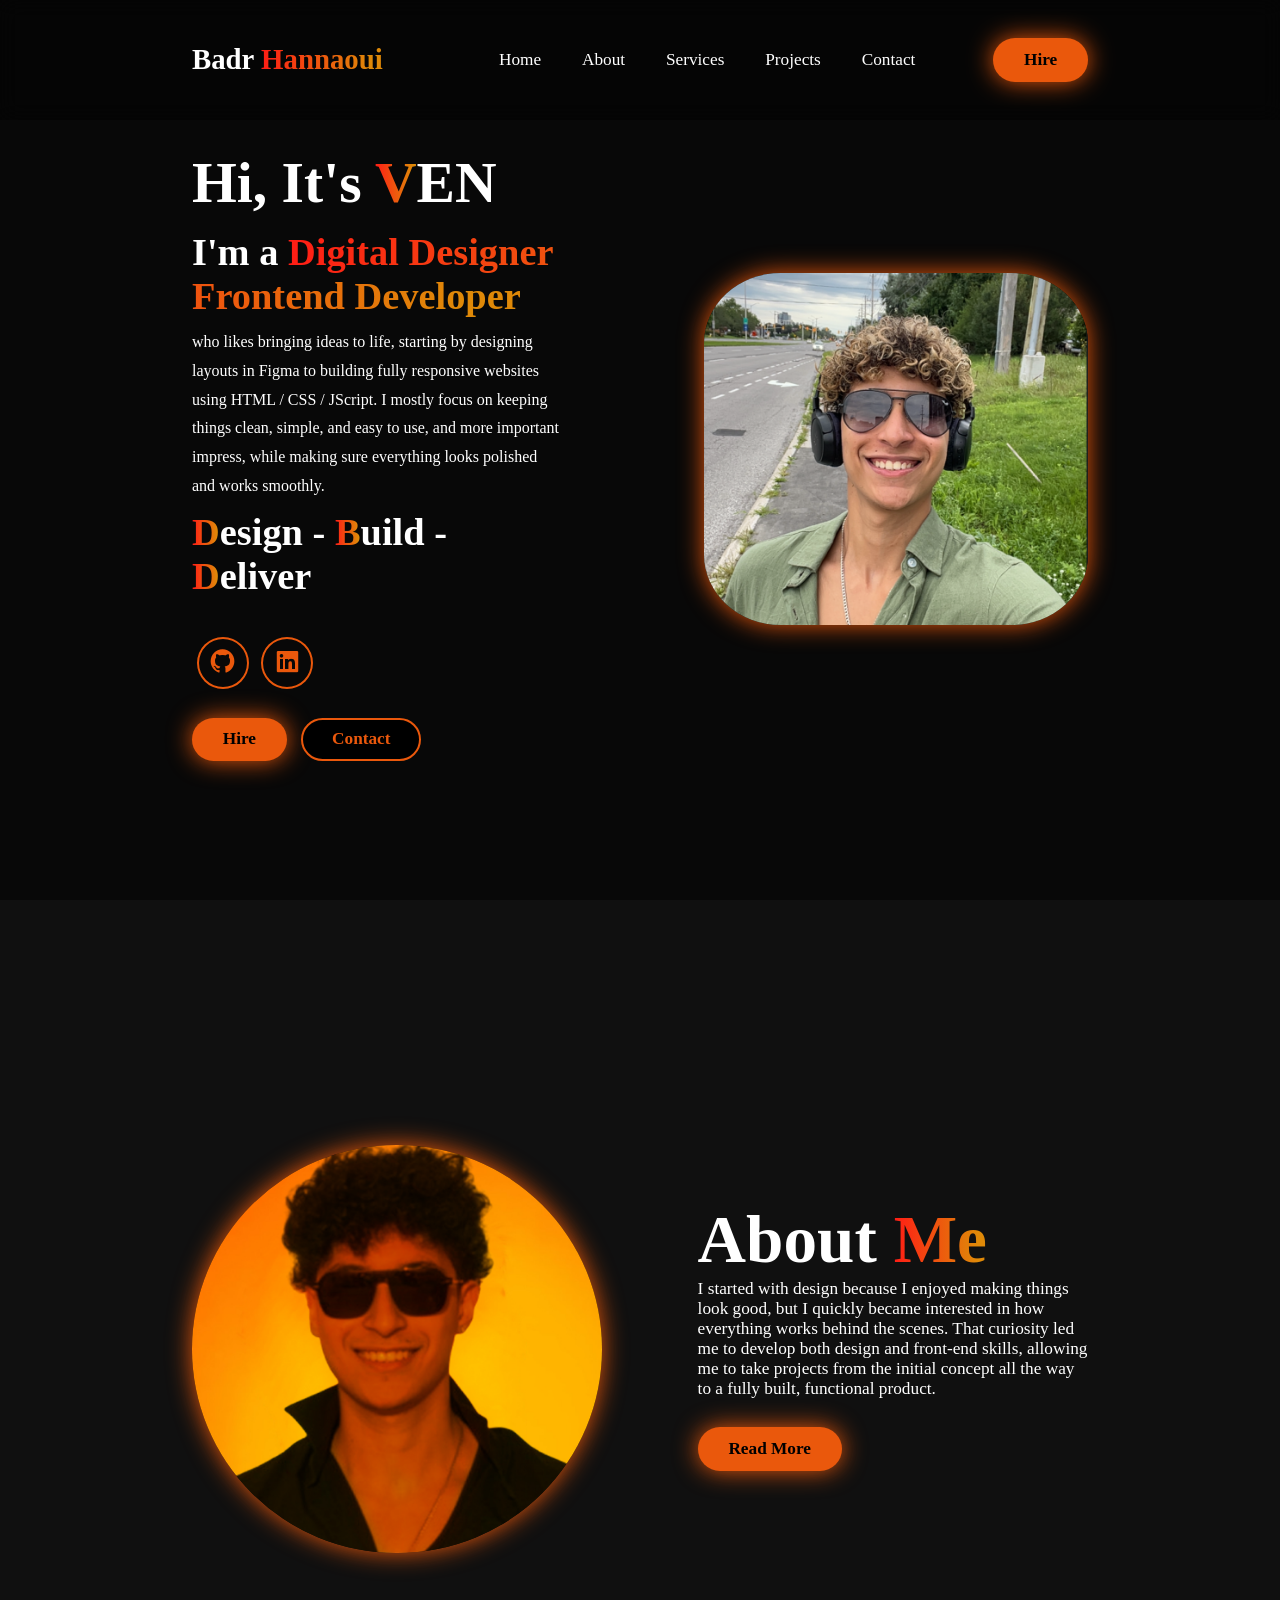
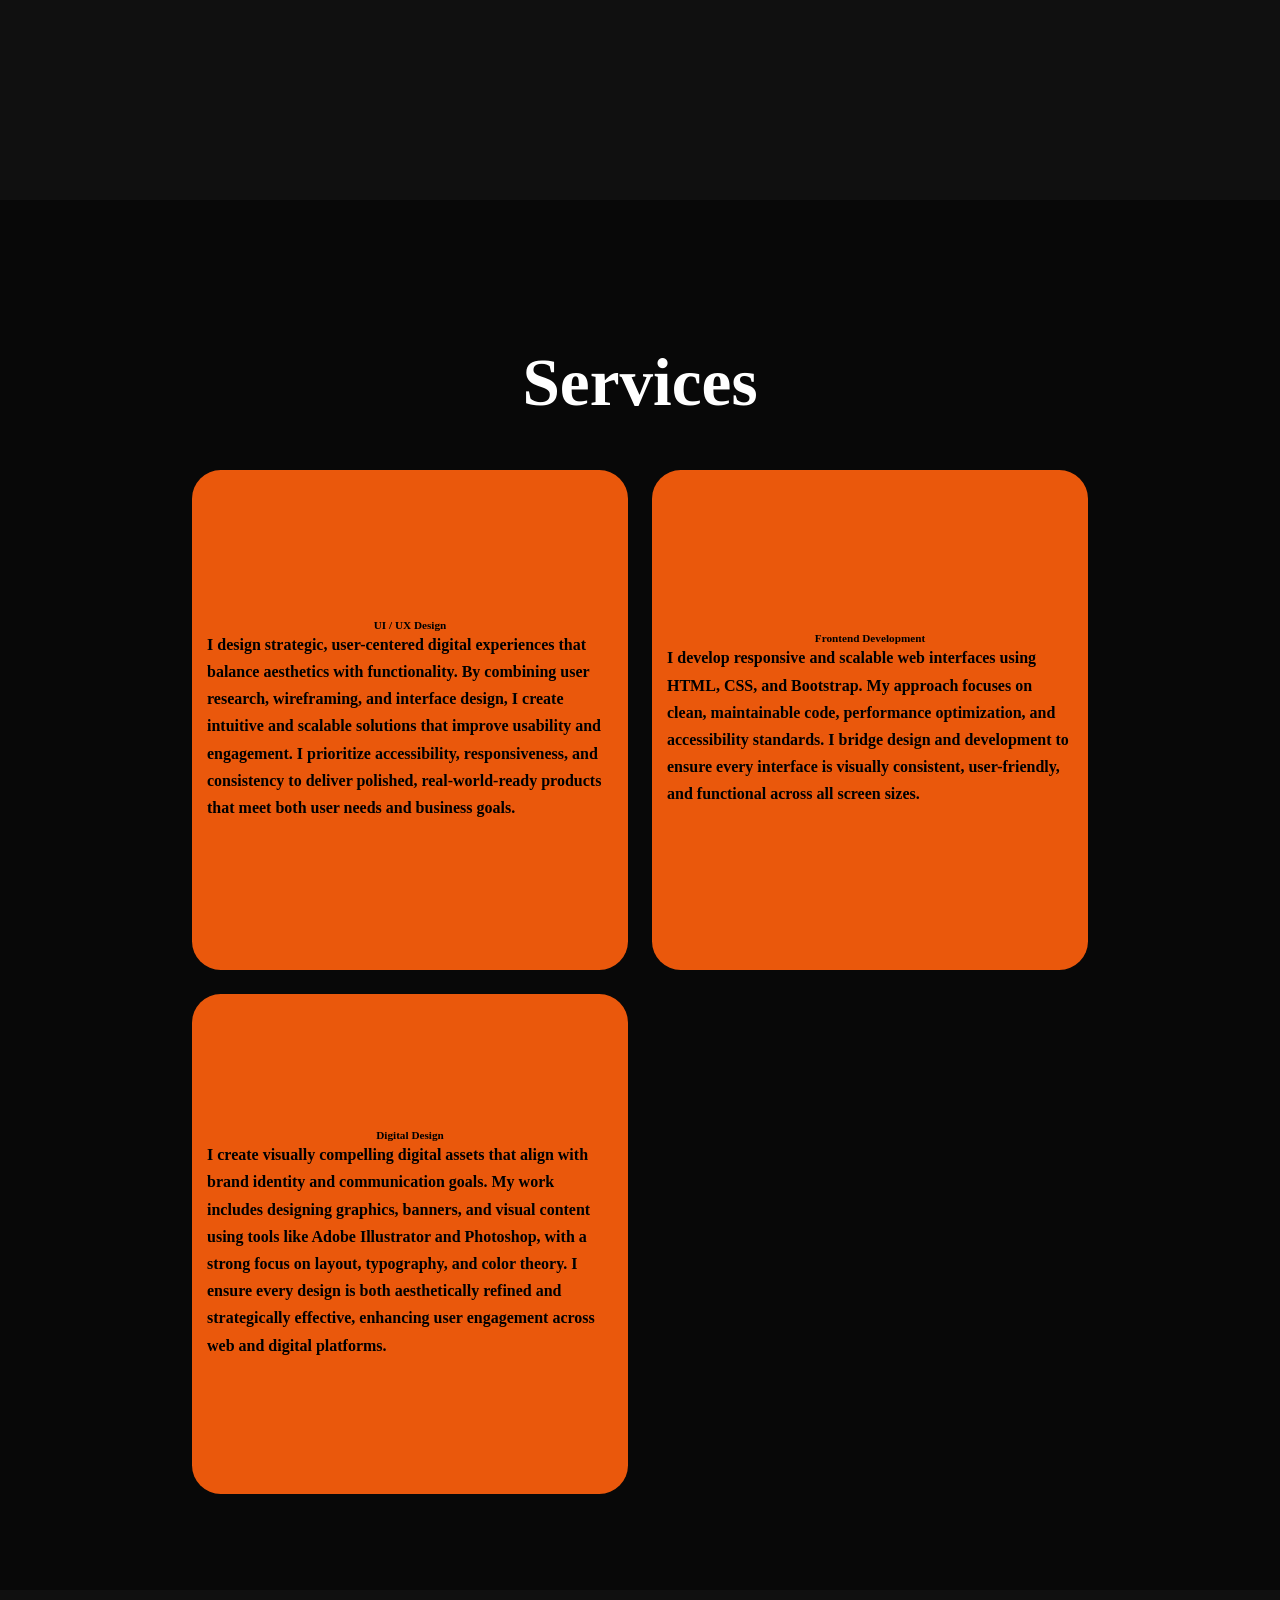
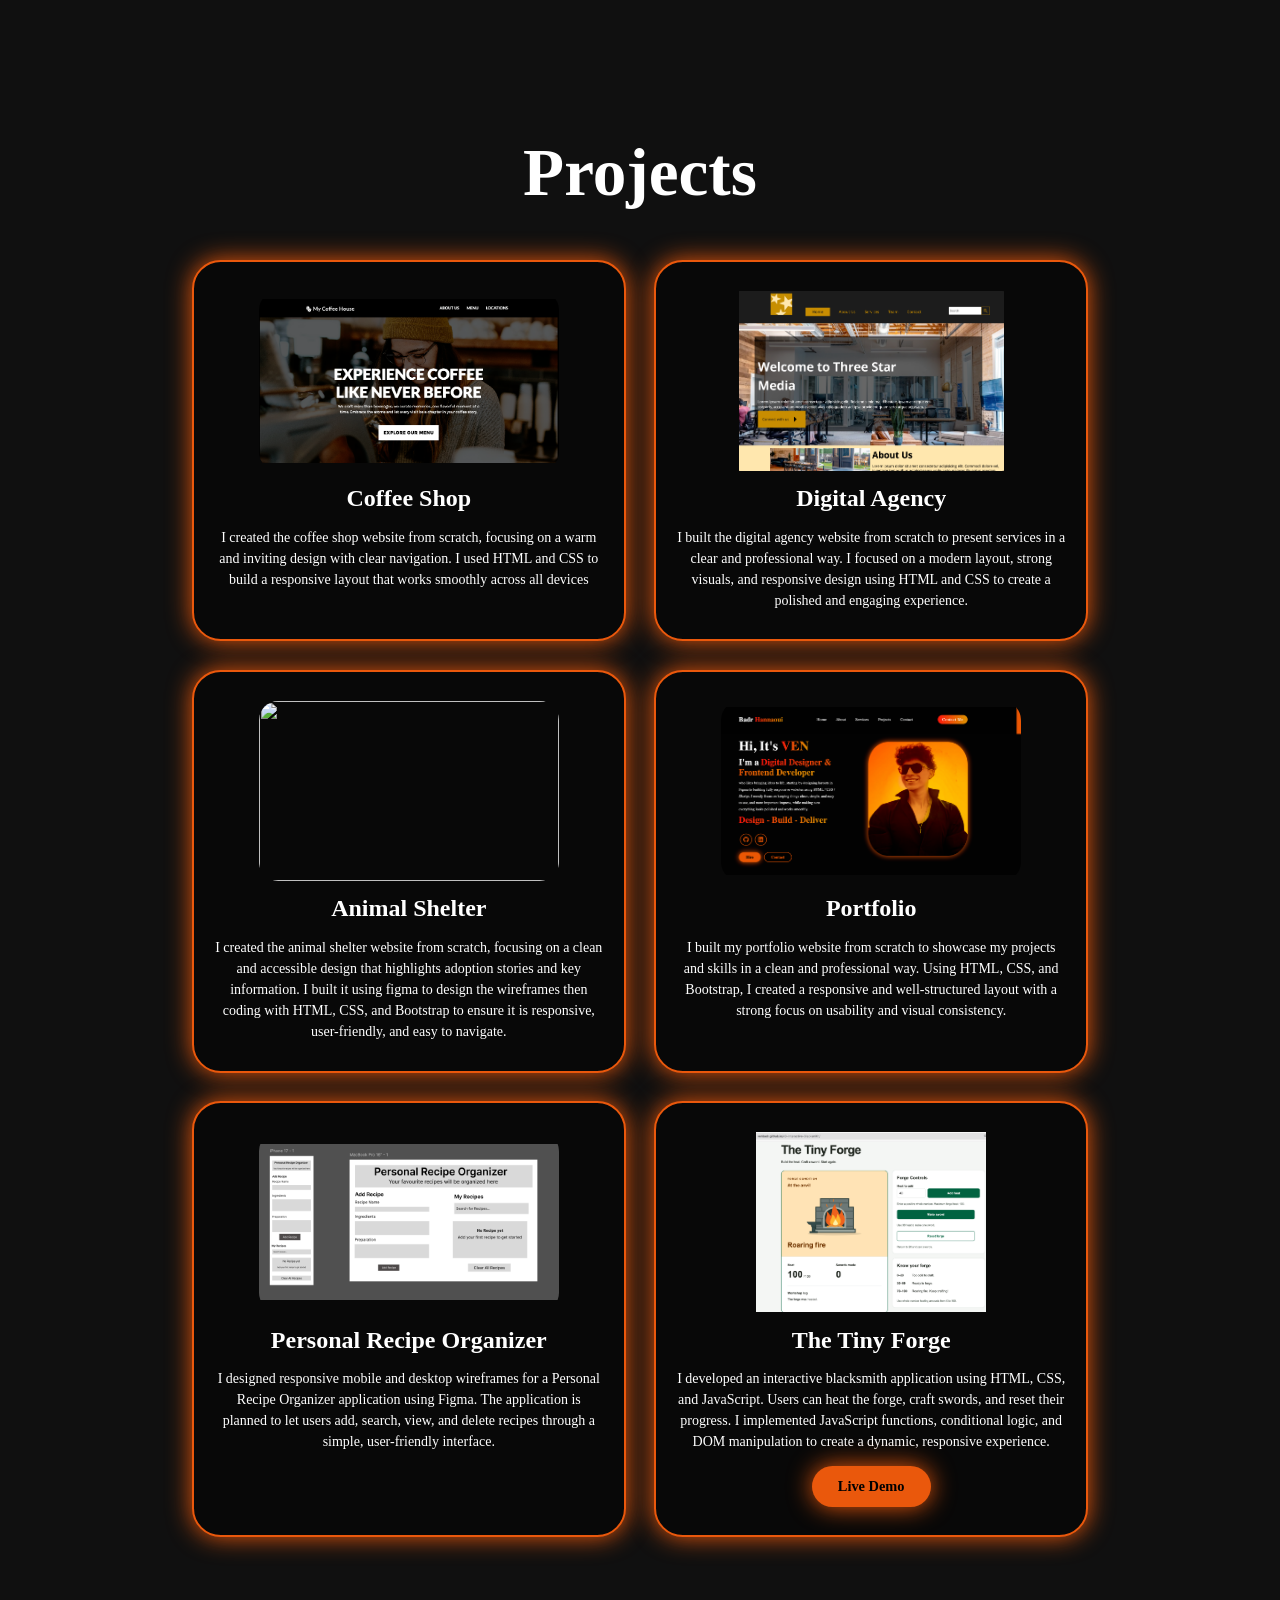
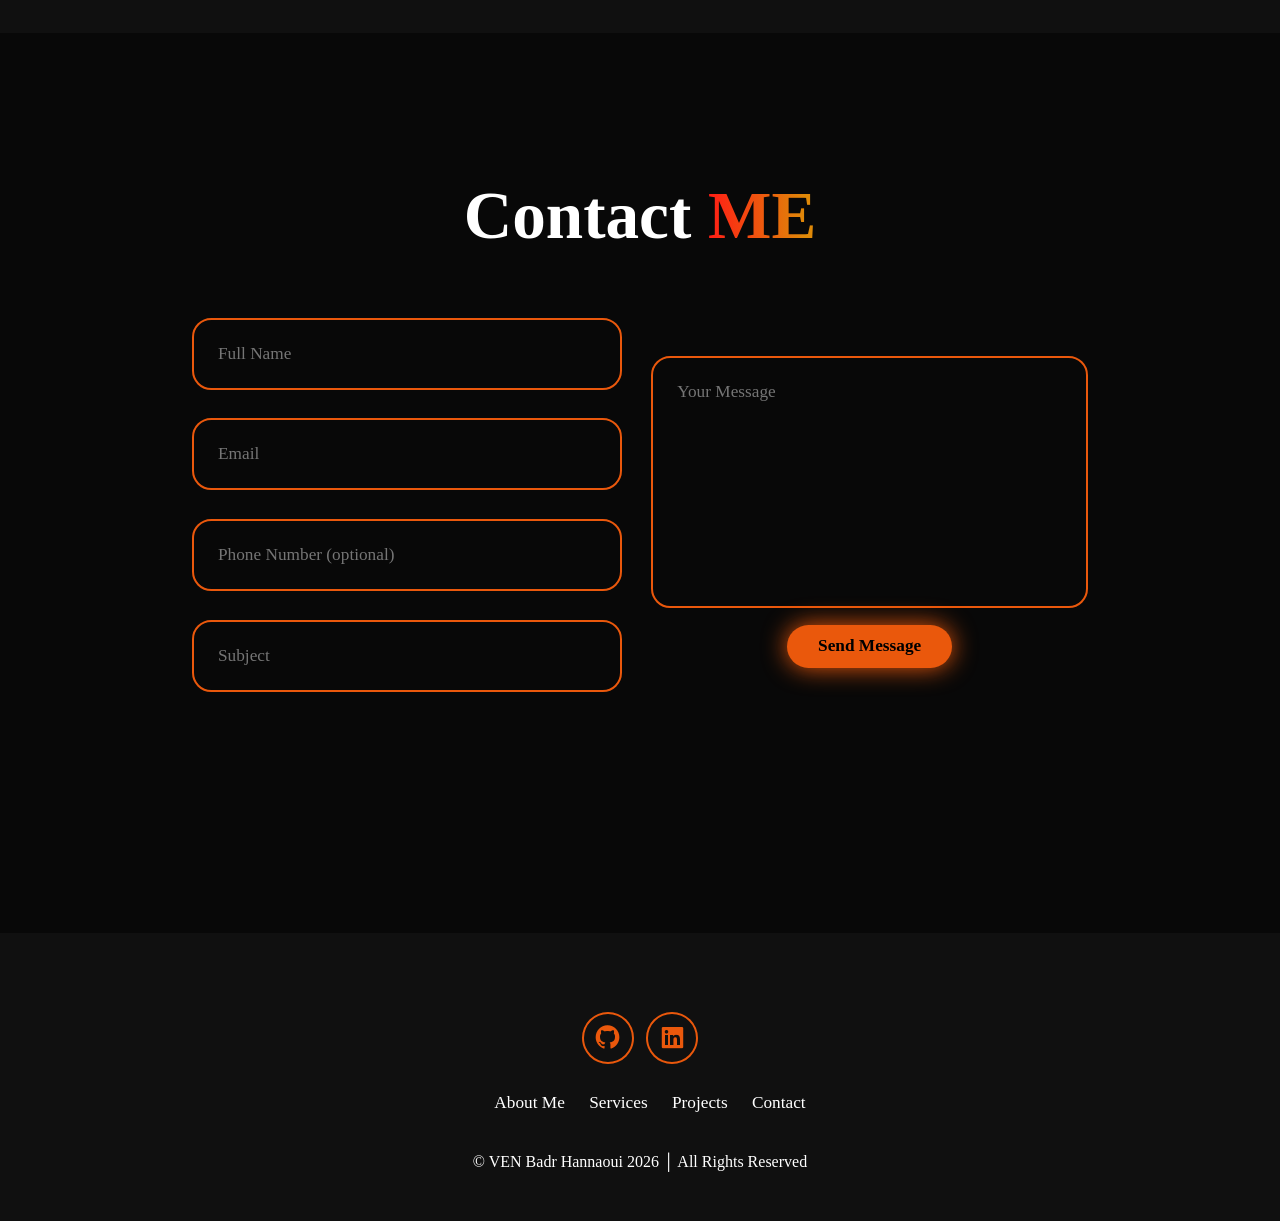
==== commit 319f3ade: "project updates and live demo" ====
--- a/index.html
+++ b/index.html
@@ -126,7 +126,45 @@
           <img src="portf.png" alt="">
           <h3>Portfolio</h3>
           <p>I built my portfolio website from scratch to showcase my projects and skills in a clean and professional way. Using HTML, CSS, and Bootstrap, I created a responsive and well-structured layout with a strong focus on usability and visual consistency.</p>
-        </div>  
+        </div> 
+        <div class="project-card">
+  <img src="Project7.png" alt="Personal Recipe Organizer mobile and desktop wireframes">
+
+  <h3>Personal Recipe Organizer</h3>
+
+  <p>
+    I designed responsive mobile and desktop wireframes
+    for a Personal Recipe Organizer application using Figma.
+    The application is planned to let users add, search,
+    view, and delete recipes through a simple,
+    user-friendly interface.
+  </p>
+</div> 
+
+<div class="project-card">
+  <img src="Project8.png" alt="The Tiny Forge JavaScript application">
+
+  <h3>The Tiny Forge</h3>
+
+  <p>
+    I developed an interactive blacksmith application
+    using HTML, CSS, and JavaScript. Users can heat
+    the forge, craft swords, and reset their progress.
+    I implemented JavaScript functions, conditional
+    logic, and DOM manipulation to create a dynamic,
+    responsive experience.
+  </p>
+
+  <a
+    href="https://venbadr.github.io/A3-Interactive-Blacksmith/"
+    target="_blank"
+    rel="noopener noreferrer"
+    class="btn"
+  >
+    Live Demo
+  </a>
+</div>
+
       </div>
     </section>
     <section class="contact" id="contact">
--- a/css/style.css
+++ b/css/style.css
@@ -938,3 +938,62 @@
   }
 }
 
+/* Compact project cards */
+
+.projects-box {
+  grid-template-columns: repeat(
+    auto-fit,
+    minmax(min(100%, 300px), 1fr)
+  );
+  align-items: stretch;
+  gap: 3rem;
+}
+
+.project-card,
+.project-card:nth-child(2),
+.project-card:nth-child(4) {
+  width: 100%;
+  padding: 3rem 2rem;
+  gap: 1.5rem;
+  justify-content: flex-start;
+}
+
+.project-card img {
+  width: 100%;
+  max-width: 300px;
+  height: 180px;
+  object-fit: contain;
+}
+
+.project-card h3 {
+  font-size: 2.5rem;
+}
+
+.project-card p {
+  font-size: 14px;
+  line-height: 1.5;
+}
+
+.project-card .btn {
+  margin-top: auto;
+  font-size: 1.5rem;
+  padding: 1rem 2.5rem;
+}
+
+@media (max-width: 768px) {
+  .projects-box {
+    grid-template-columns: 1fr;
+  }
+
+  .project-card,
+  .project-card:nth-child(2),
+  .project-card:nth-child(4) {
+    padding: 2.5rem 2rem;
+  }
+
+  .project-card img {
+    height: 160px;
+  }
+}
+
+
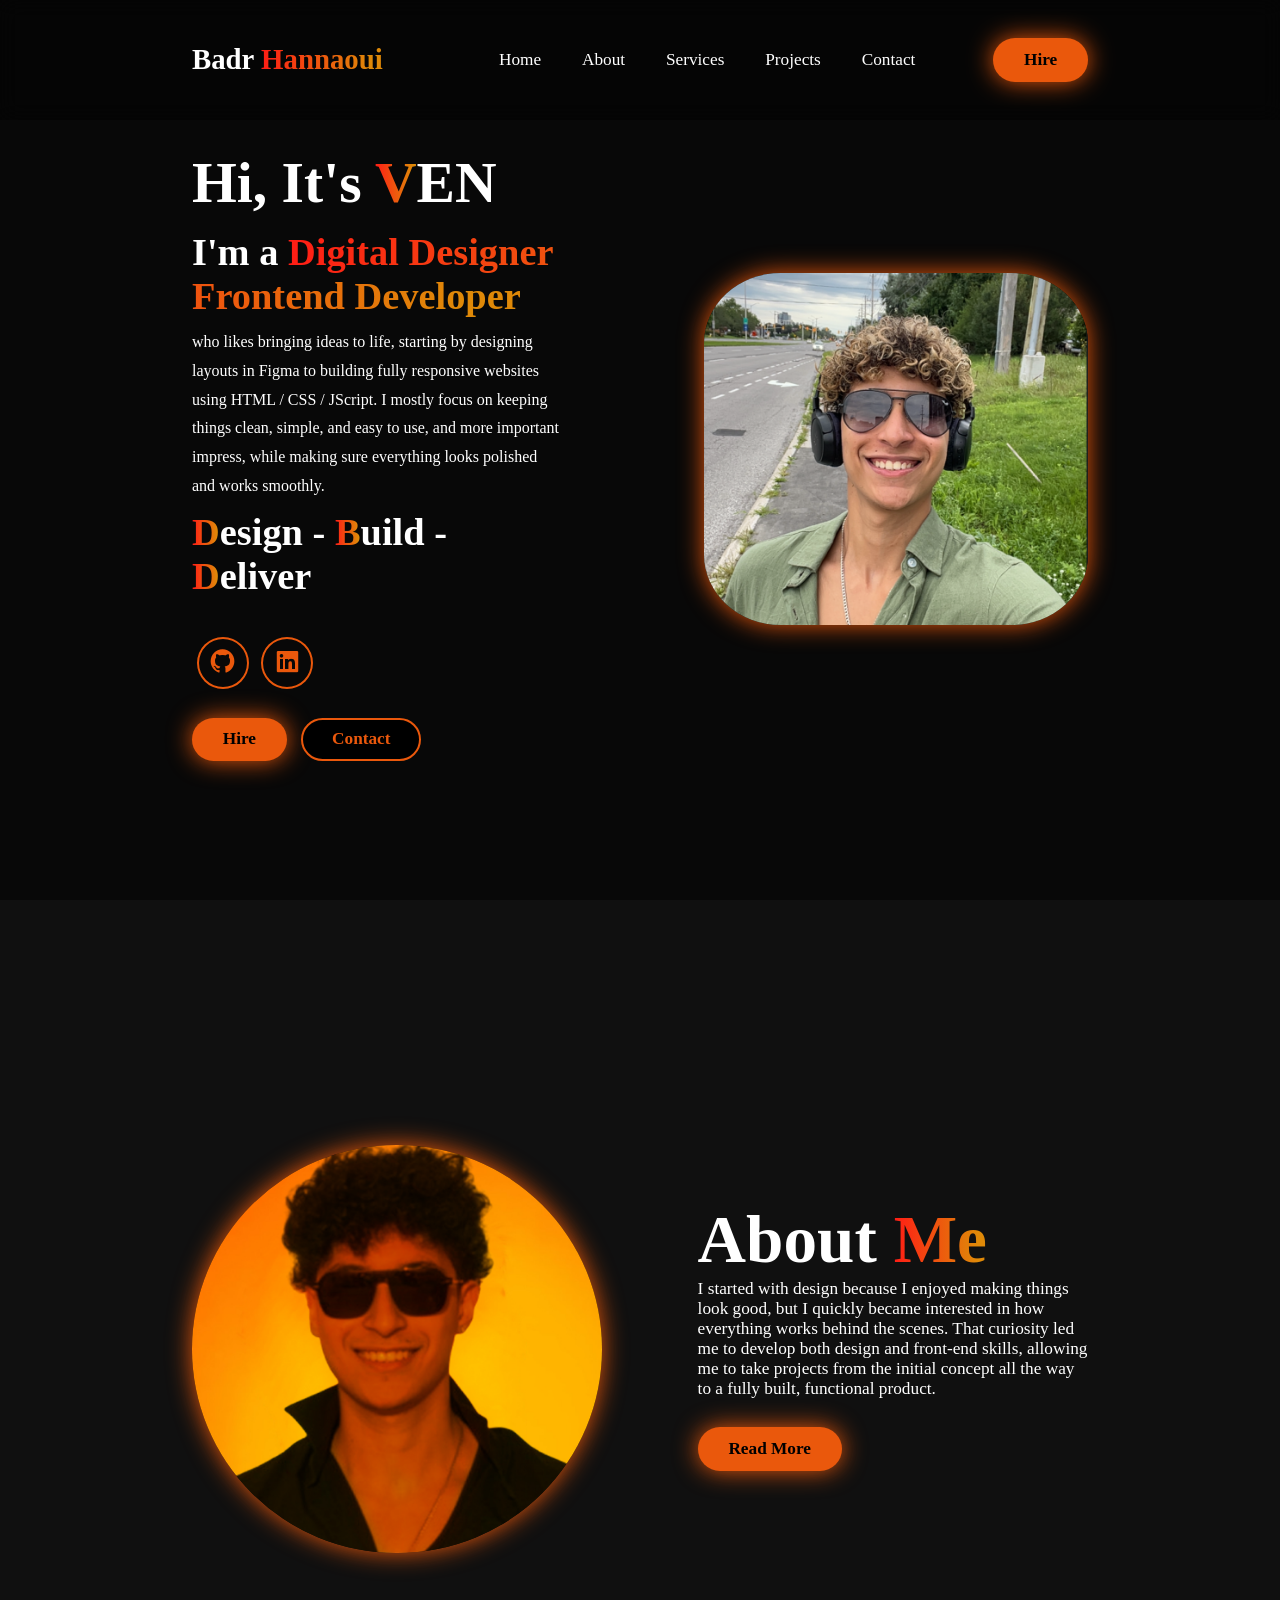
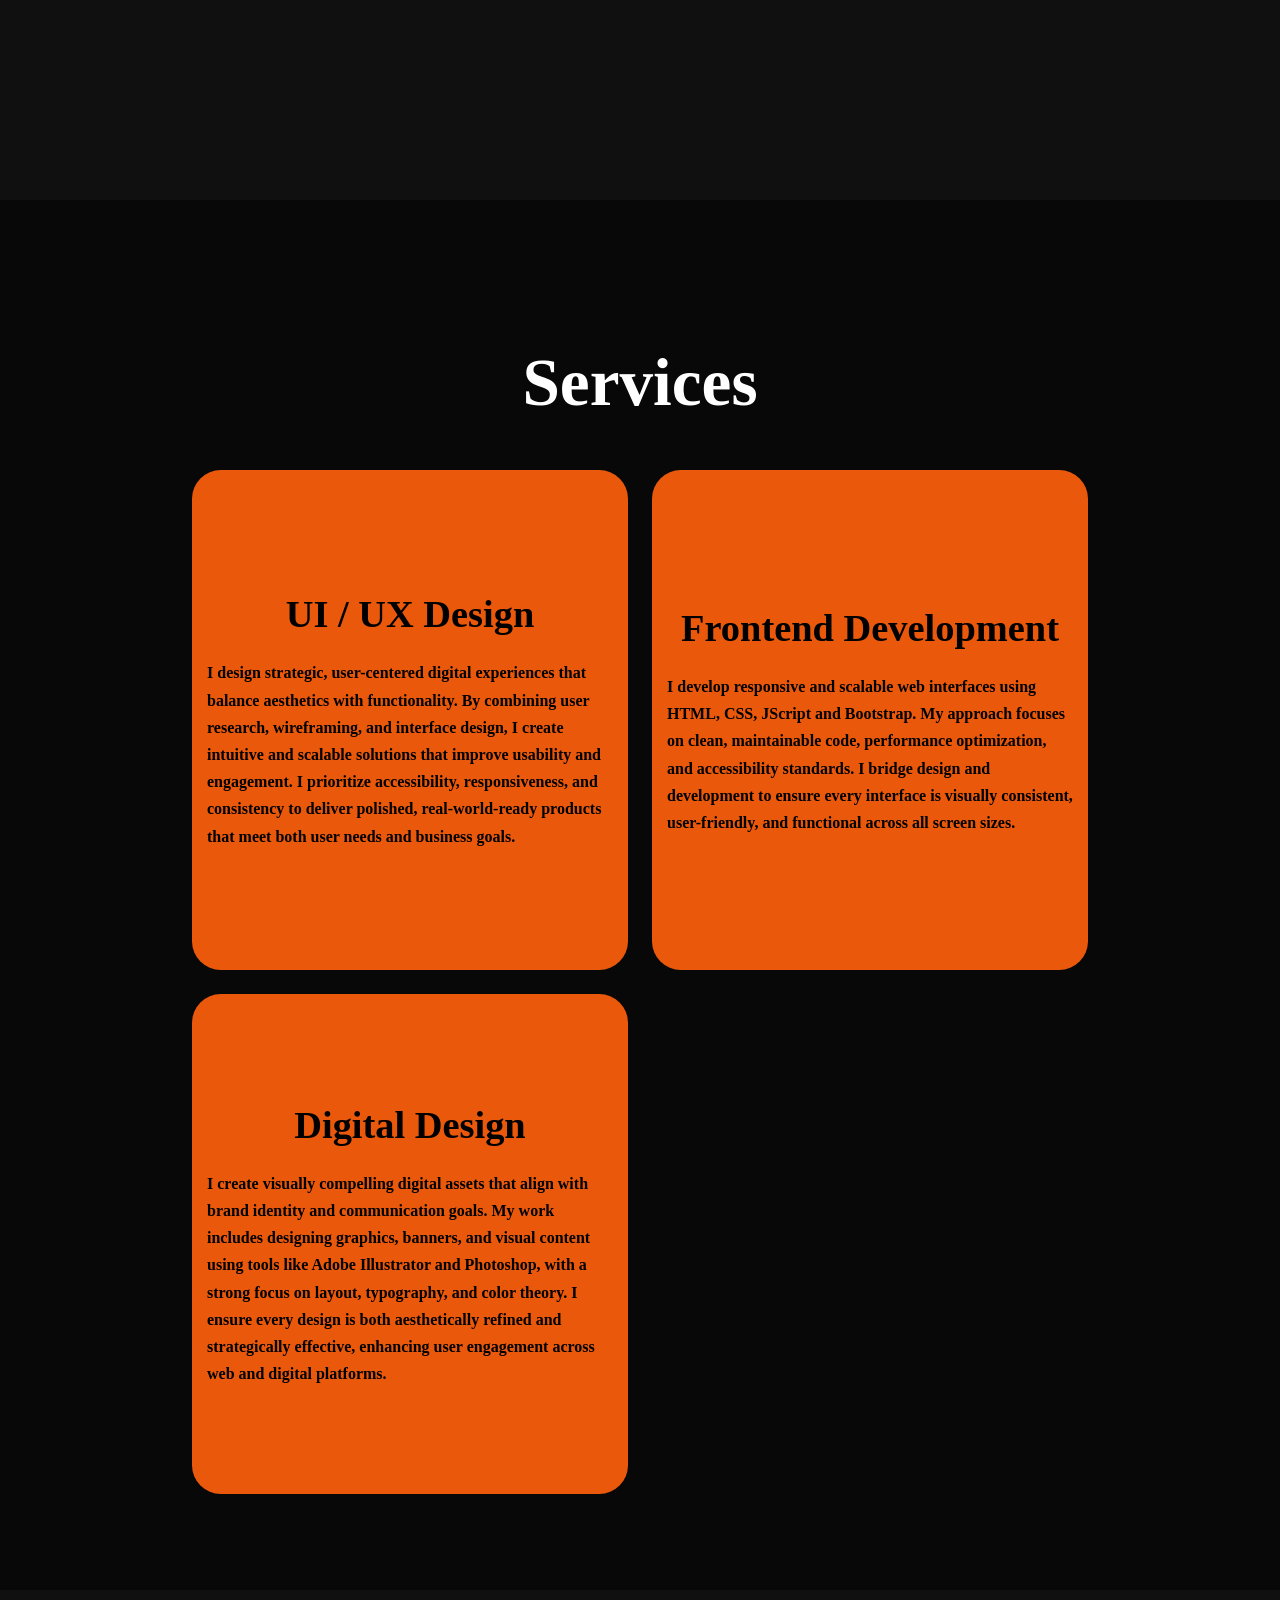
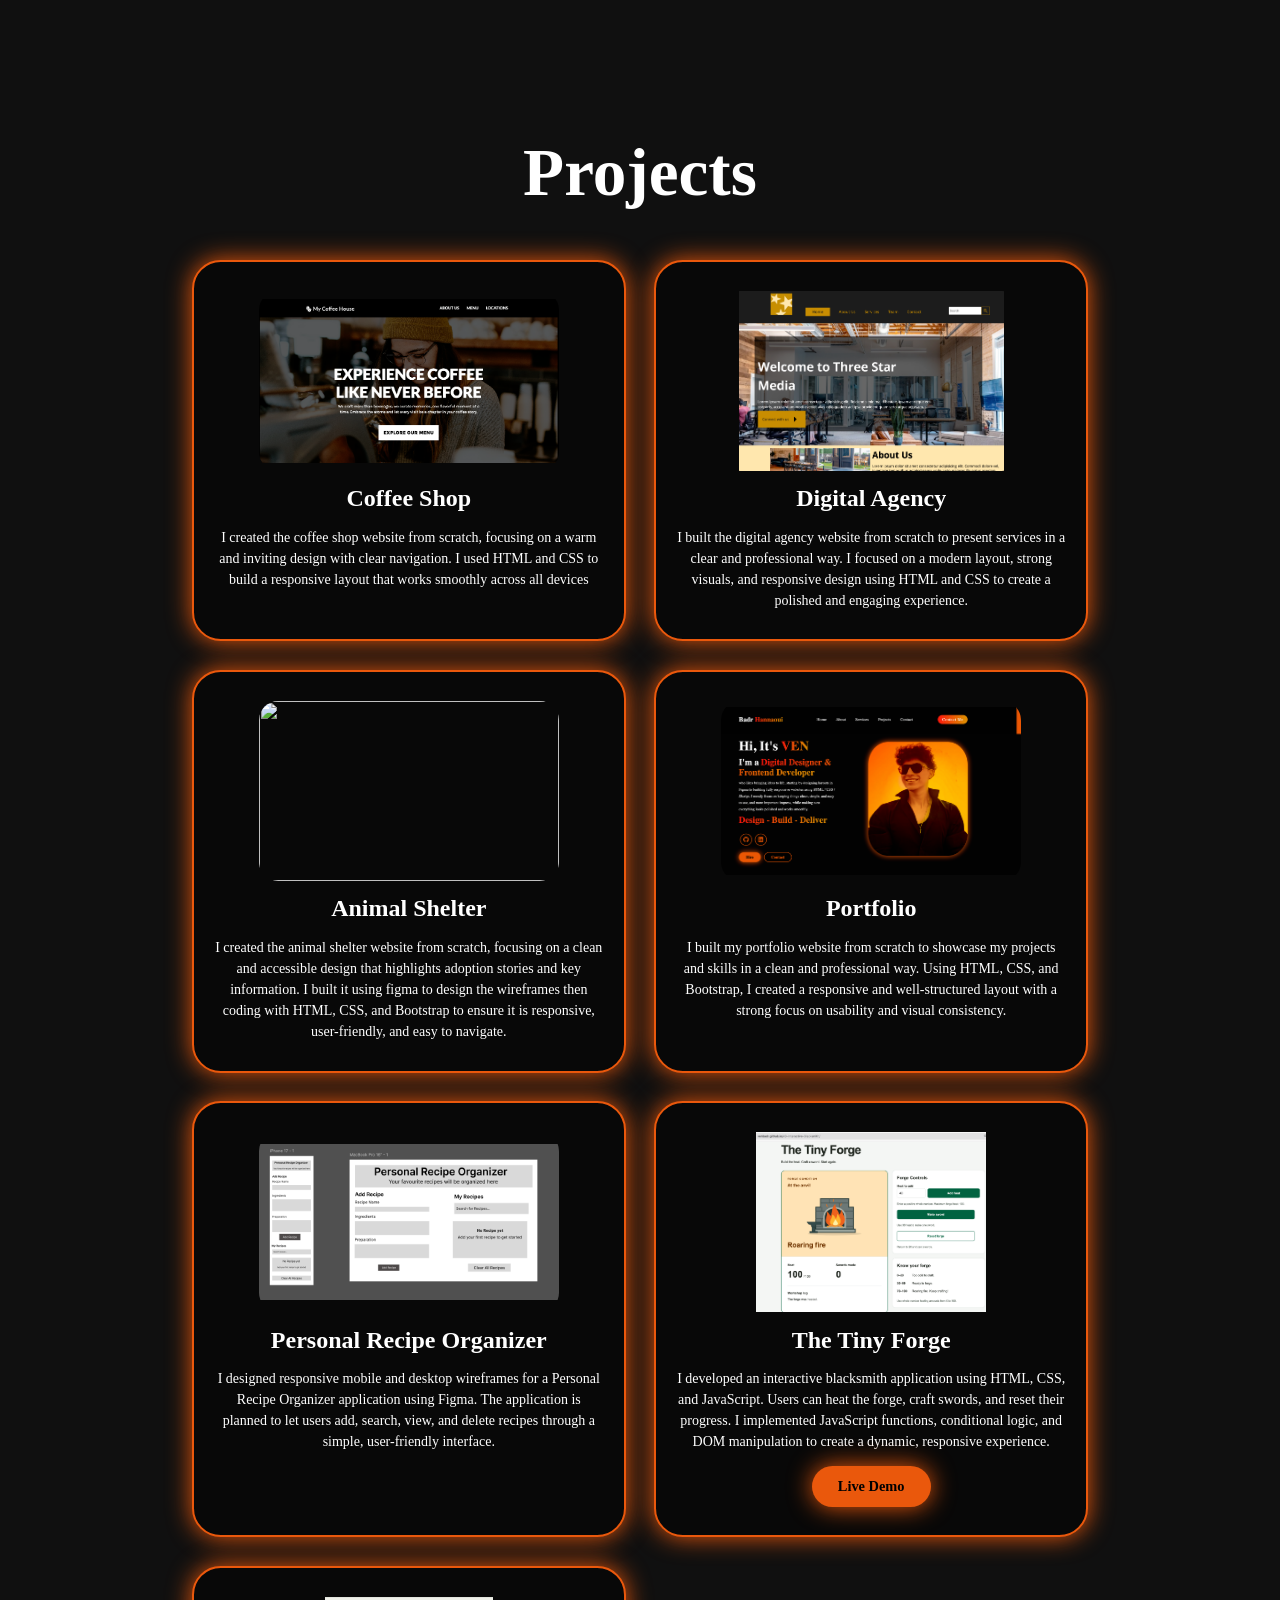
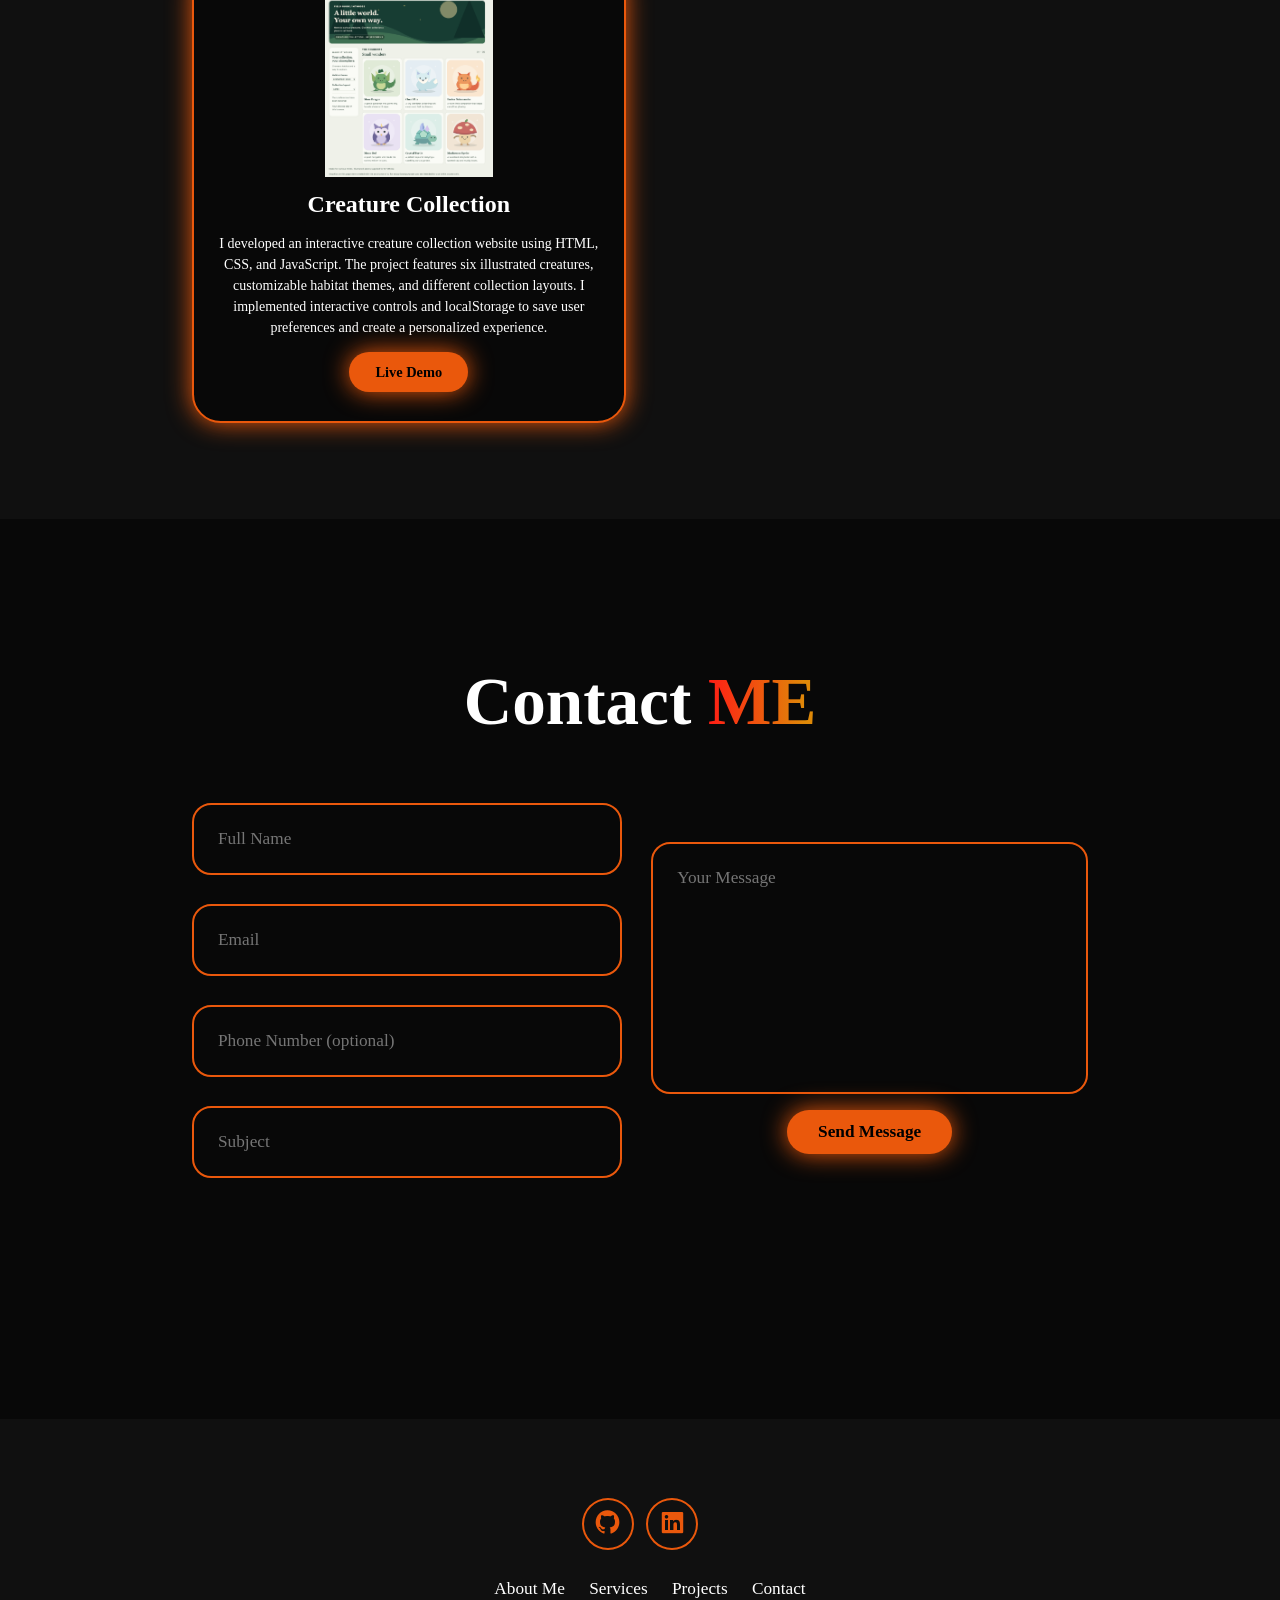
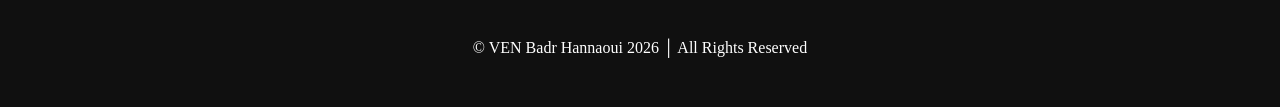
==== commit 5f3bf218: "project and layout added" ====
--- a/index.html
+++ b/index.html
@@ -84,7 +84,7 @@
           <div class="service-box">
             <div class="service-info">
               <h3>Frontend Development</h3>
-              <p>I develop responsive and scalable web interfaces using  HTML, CSS, and Bootstrap. My approach focuses on clean, maintainable code, performance optimization, and accessibility standards. I bridge design and development to ensure every interface is visually consistent, user-friendly, and functional across all screen sizes.</p>
+              <p>I develop responsive and scalable web interfaces using  HTML, CSS, JScript and Bootstrap. My approach focuses on clean, maintainable code, performance optimization, and accessibility standards. I bridge design and development to ensure every interface is visually consistent, user-friendly, and functional across all screen sizes.</p>
               
             </div>
           </div>
@@ -165,6 +165,29 @@
   </a>
 </div>
 
+<div class="project-card">
+  <img src="Project9.png" alt="Creature Collection interactive website">
+
+  <h3>Creature Collection</h3>
+
+  <p>
+    I developed an interactive creature collection website
+    using HTML, CSS, and JavaScript. The project features
+    six illustrated creatures, customizable habitat themes,
+    and different collection layouts. I implemented
+    interactive controls and localStorage to save user
+    preferences and create a personalized experience.
+  </p>
+  <a
+  href="https://venbadr.github.io/mtm6302-a4-creature-collection-badrhannaoui/"
+  target="_blank"
+  rel="noopener noreferrer"
+  class="btn"
+>
+  Live Demo
+</a>
+</div>
+
       </div>
     </section>
     <section class="contact" id="contact">
--- a/css/style.css
+++ b/css/style.css
@@ -996,4 +996,12 @@
   }
 }
 
-
+.service-info h3 {
+  font-size: 4rem;
+  margin-top: 0;
+  margin-bottom: 2rem;
+  font-weight: 800;
+  line-height: 1.3;
+}
+
+
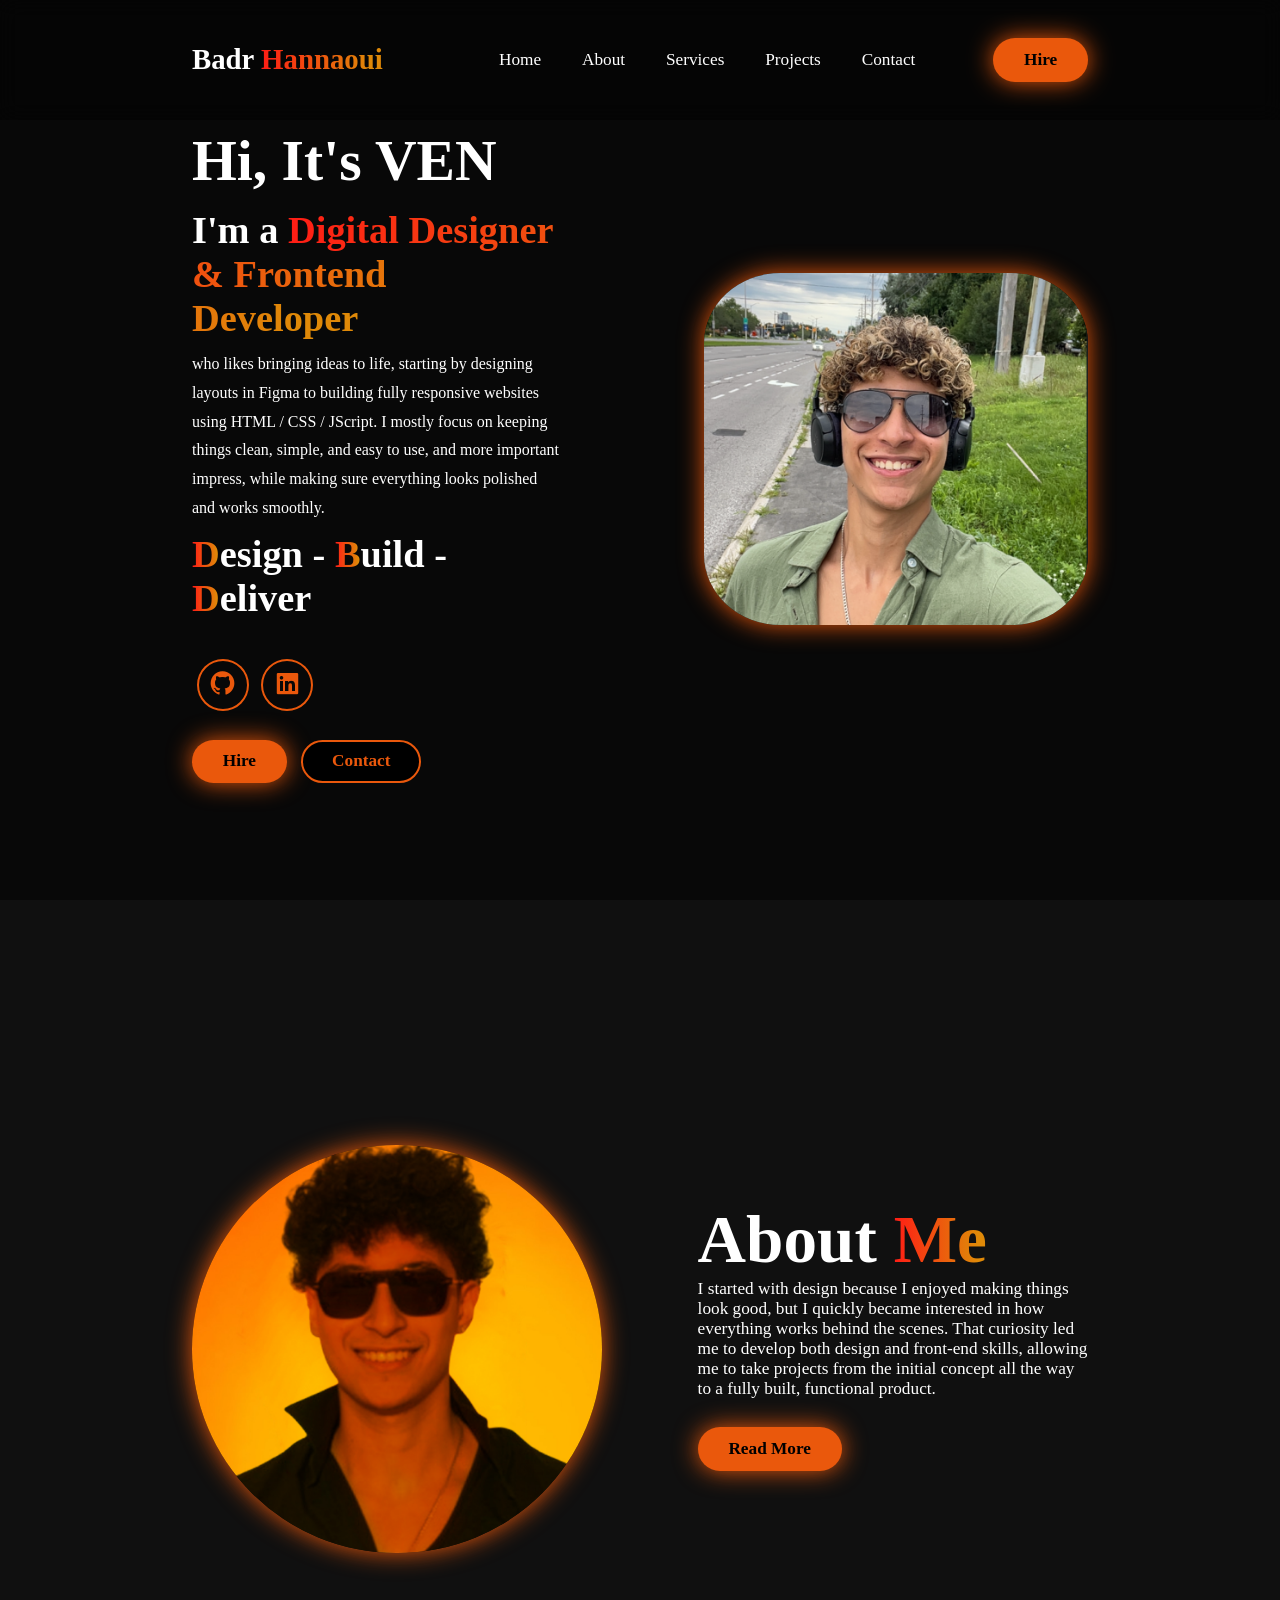
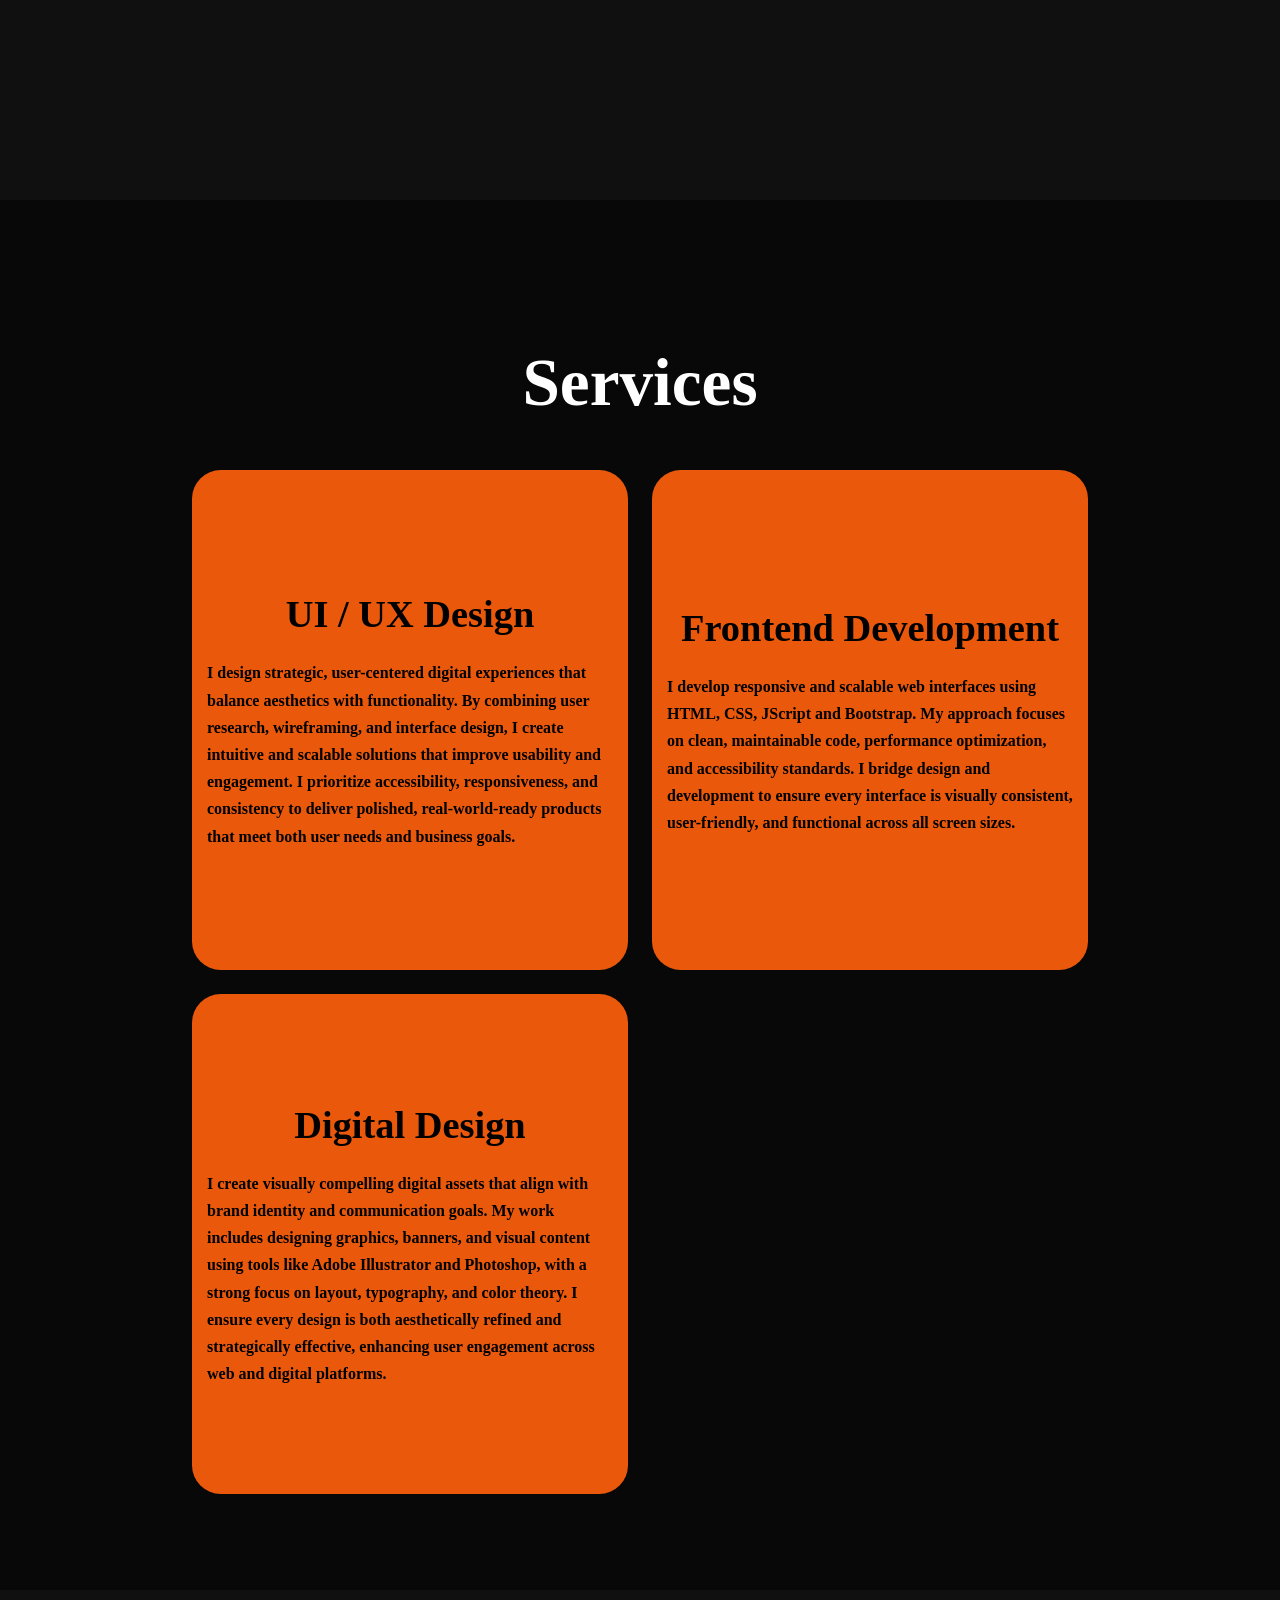
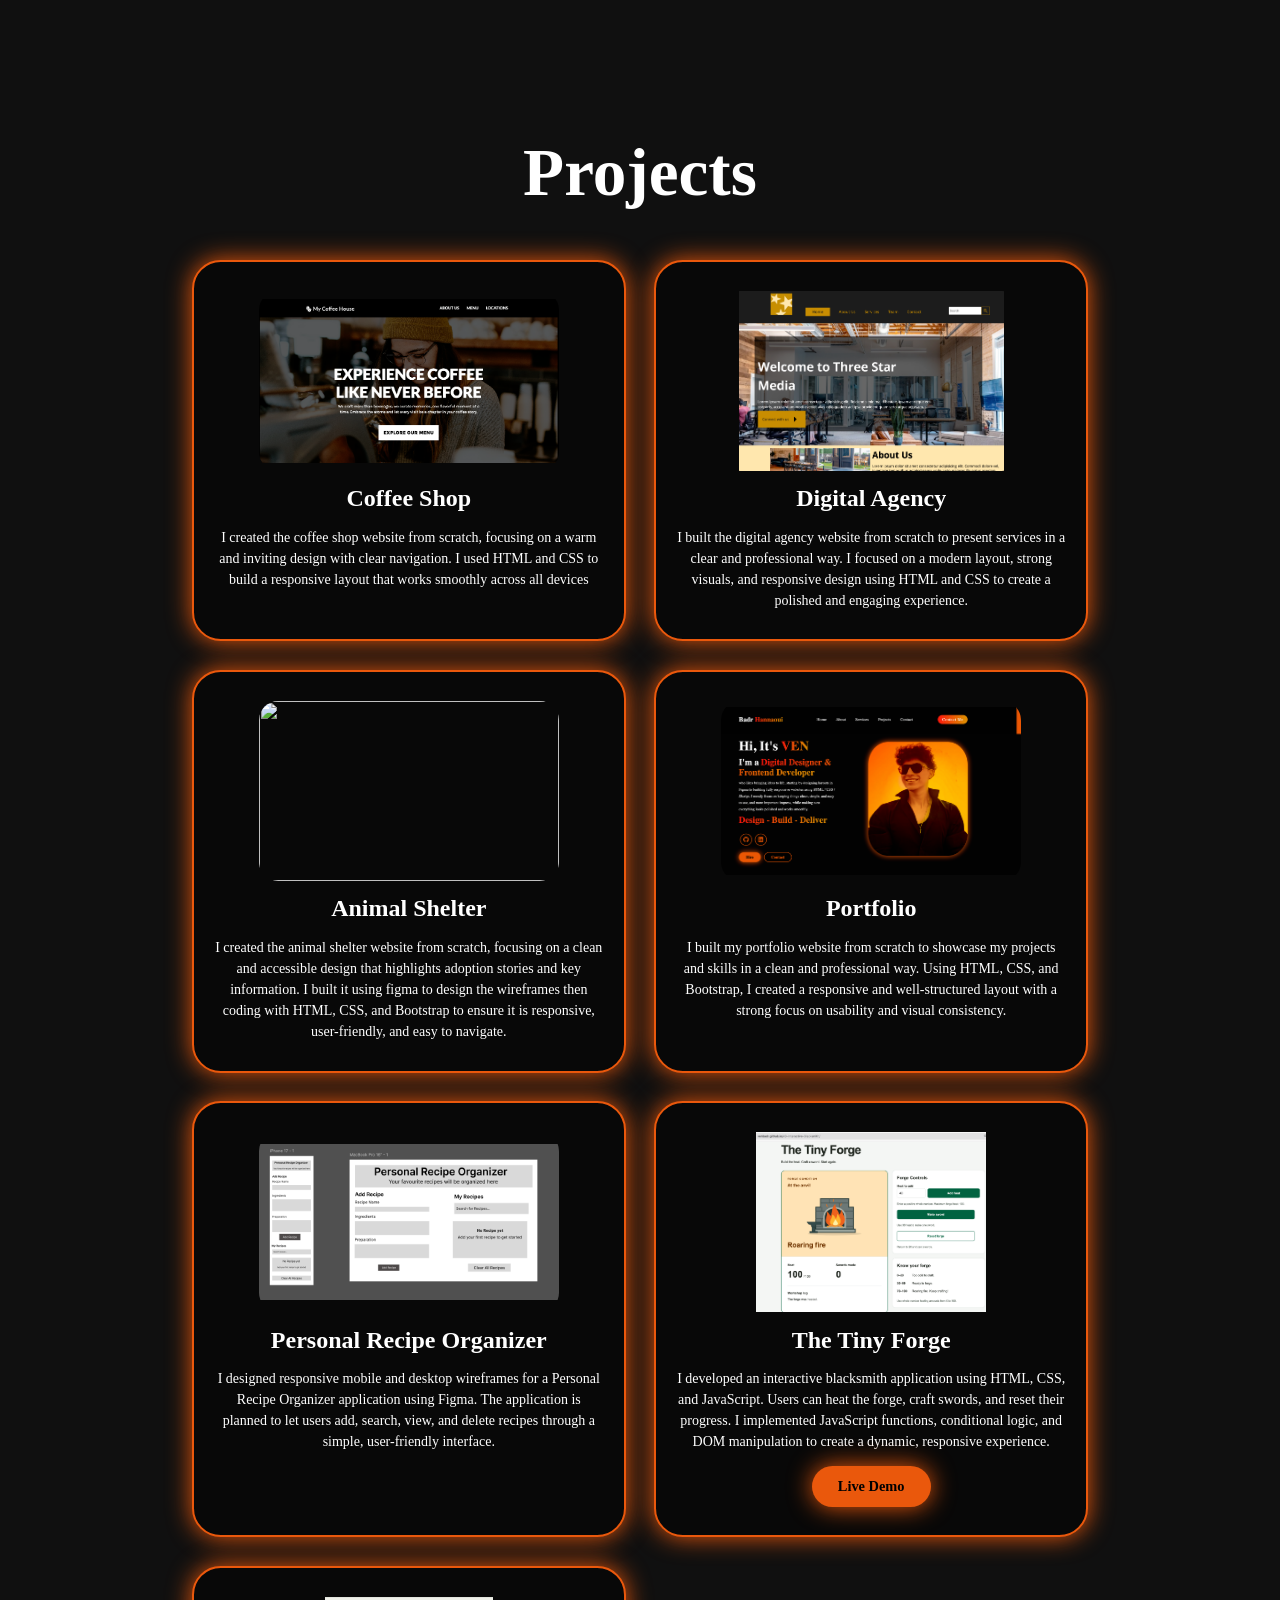
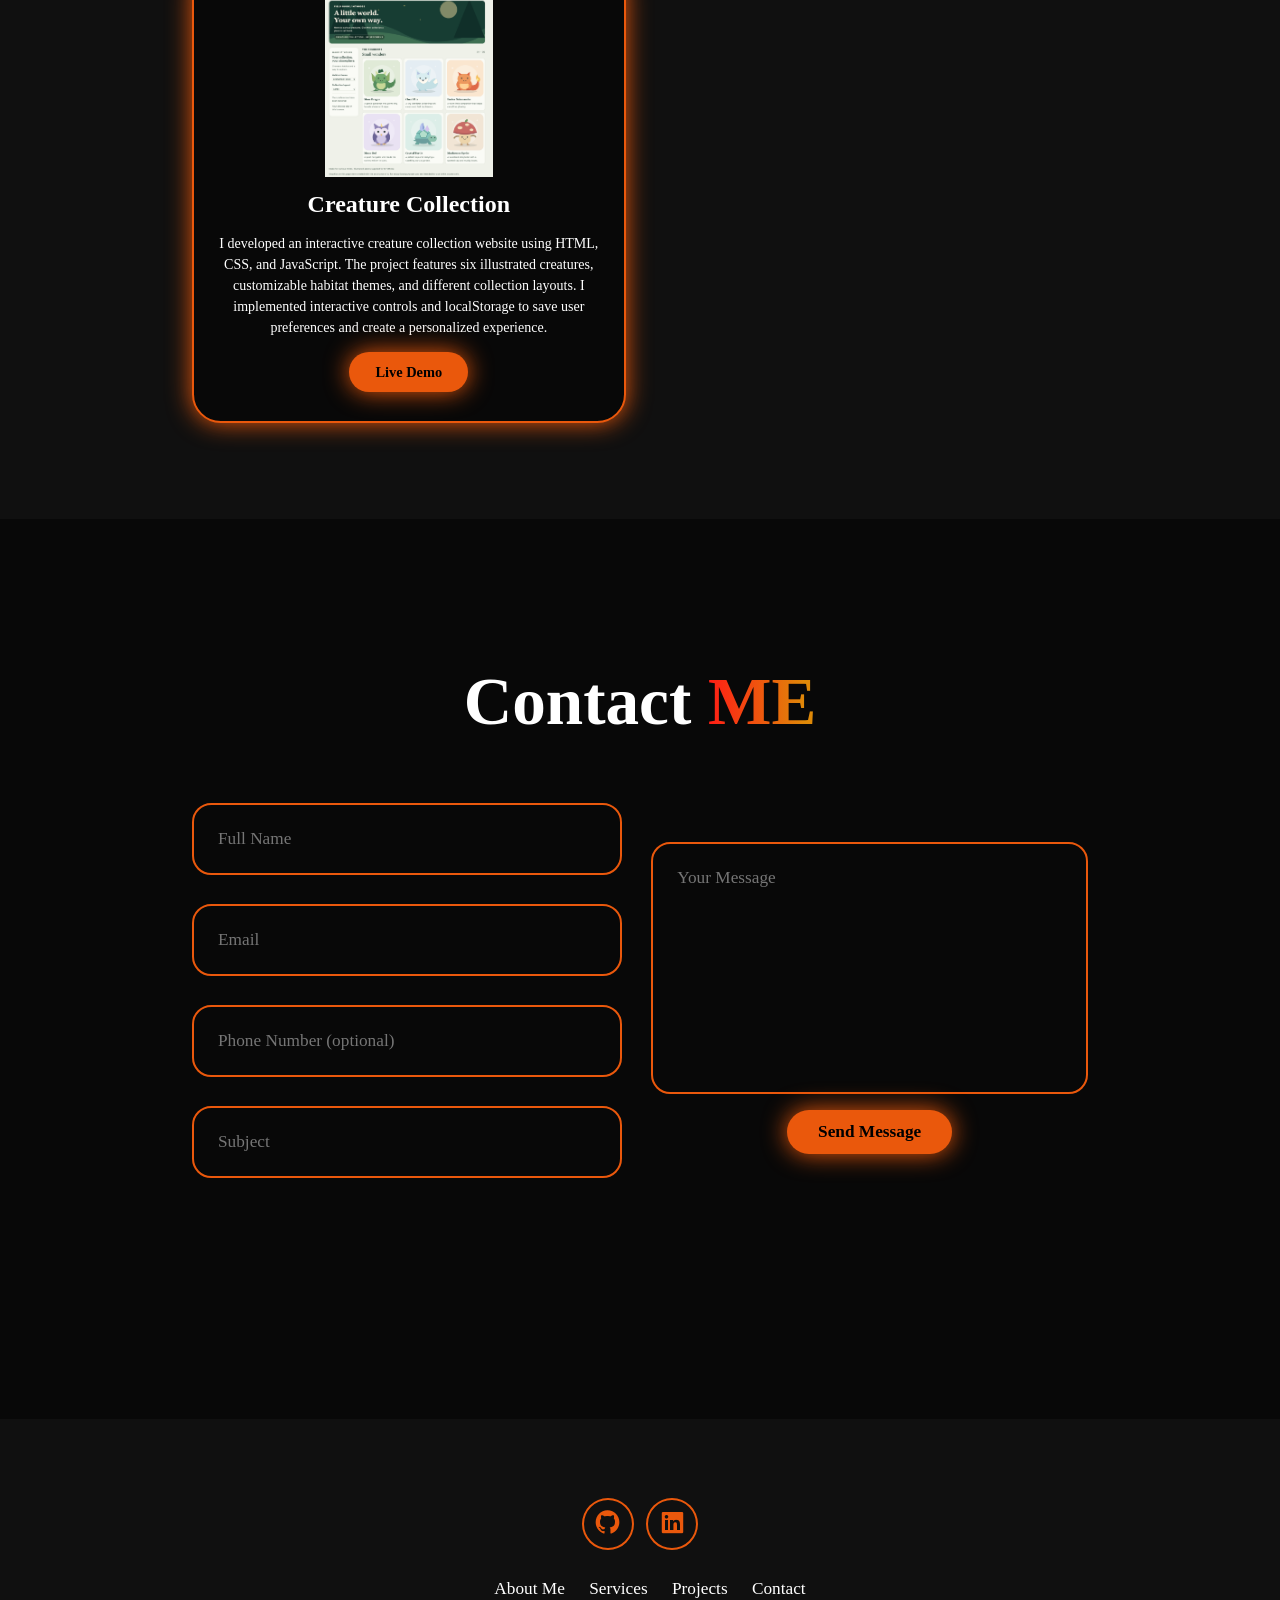
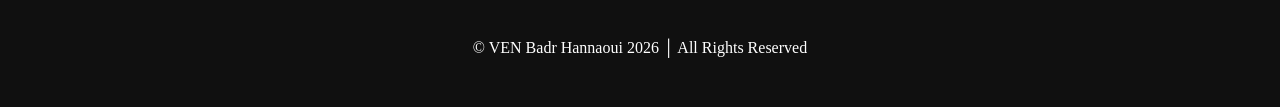
==== commit 4ca848dd: "fixing the design for h1" ====
--- a/index.html
+++ b/index.html
@@ -33,8 +33,8 @@
     <main>
     <section class="home" id="home">
       <div class="home-content">
-        <h1>Hi, It's <span>V</span>EN</h1>
-        <h2>I'm a <span> Digital Designer Frontend Developer  </span>
+        <h1>Hi, It's VEN</h1>
+        <h2>I'm a <span> Digital Designer & Frontend Developer  </span>
         </h2>
         <p>who likes bringing ideas to life, starting by designing layouts in Figma to building fully responsive websites using  HTML / CSS / JScript. I mostly focus on keeping things clean, simple, and easy to use, and more important impress, while making sure everything looks polished and works smoothly.</p>
         <h3><span>D</span>esign - <span>B</span>uild - <span>D</span>eliver</h3>
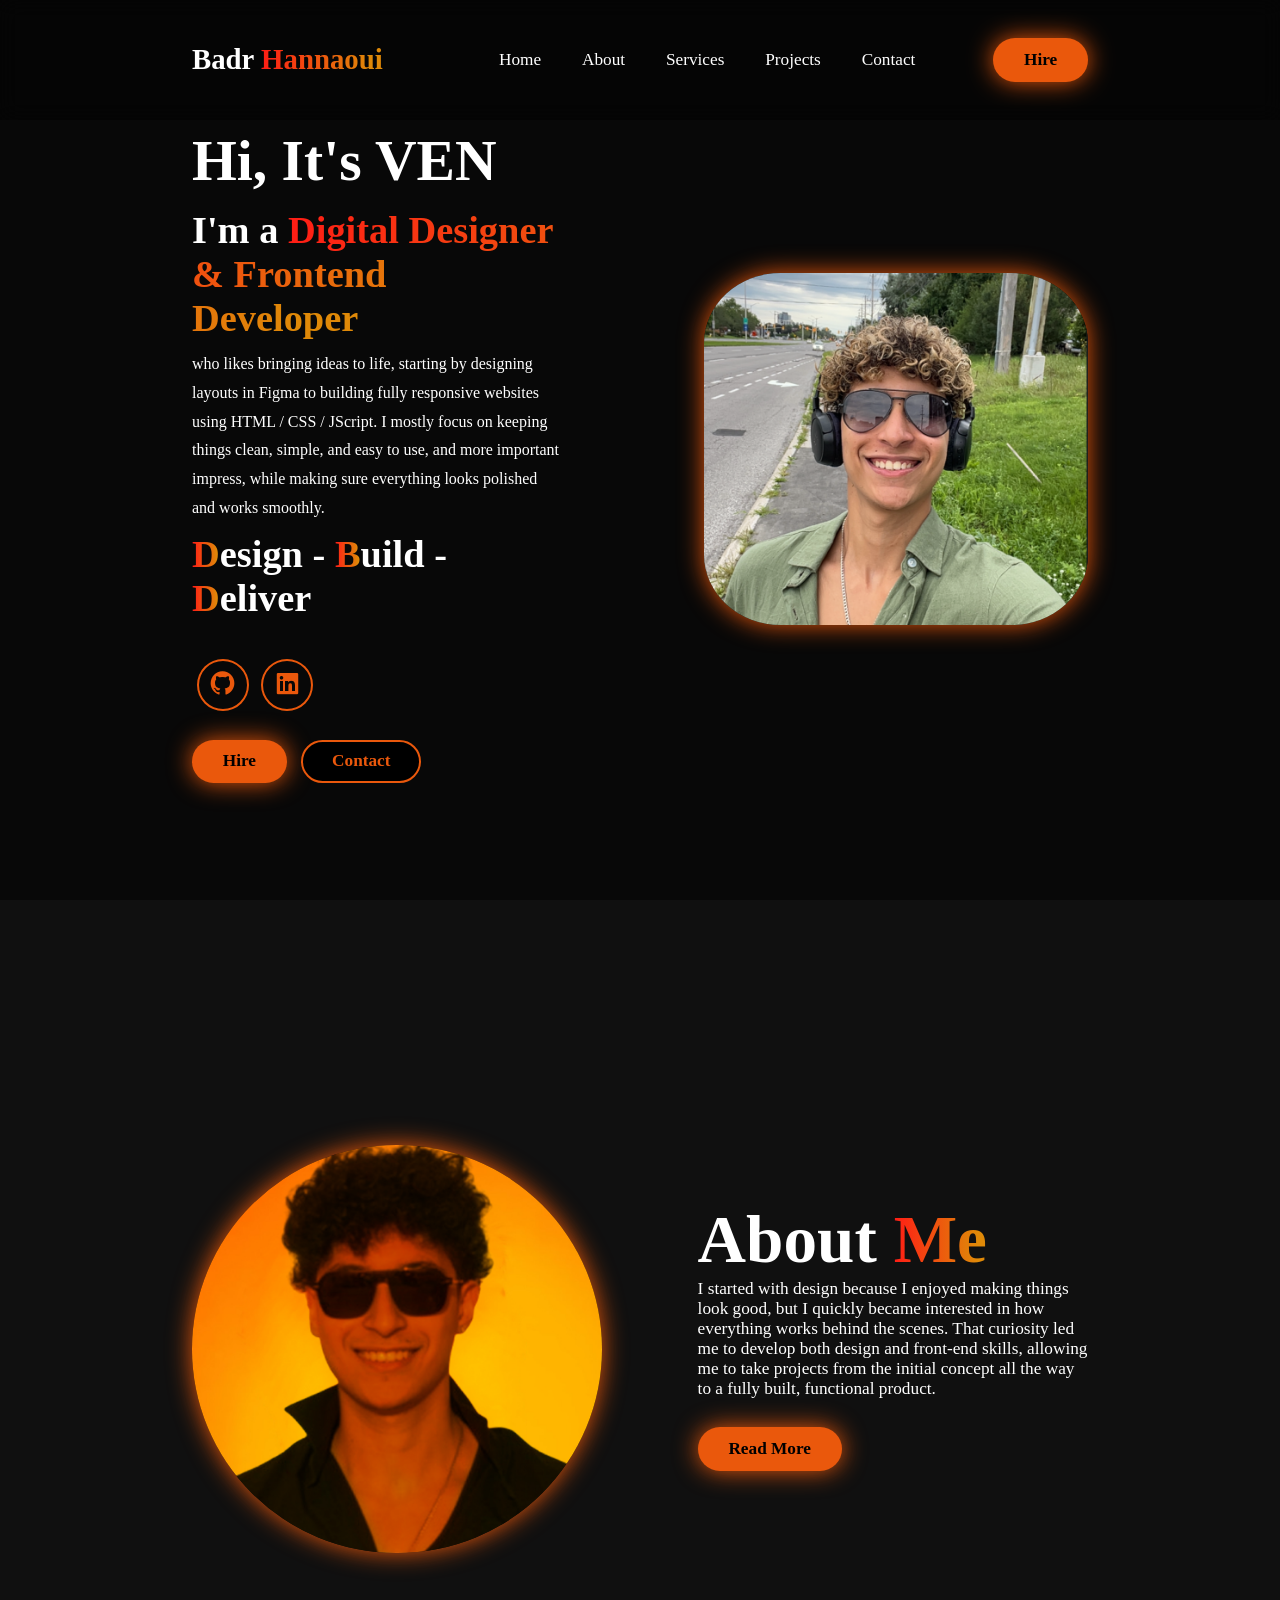
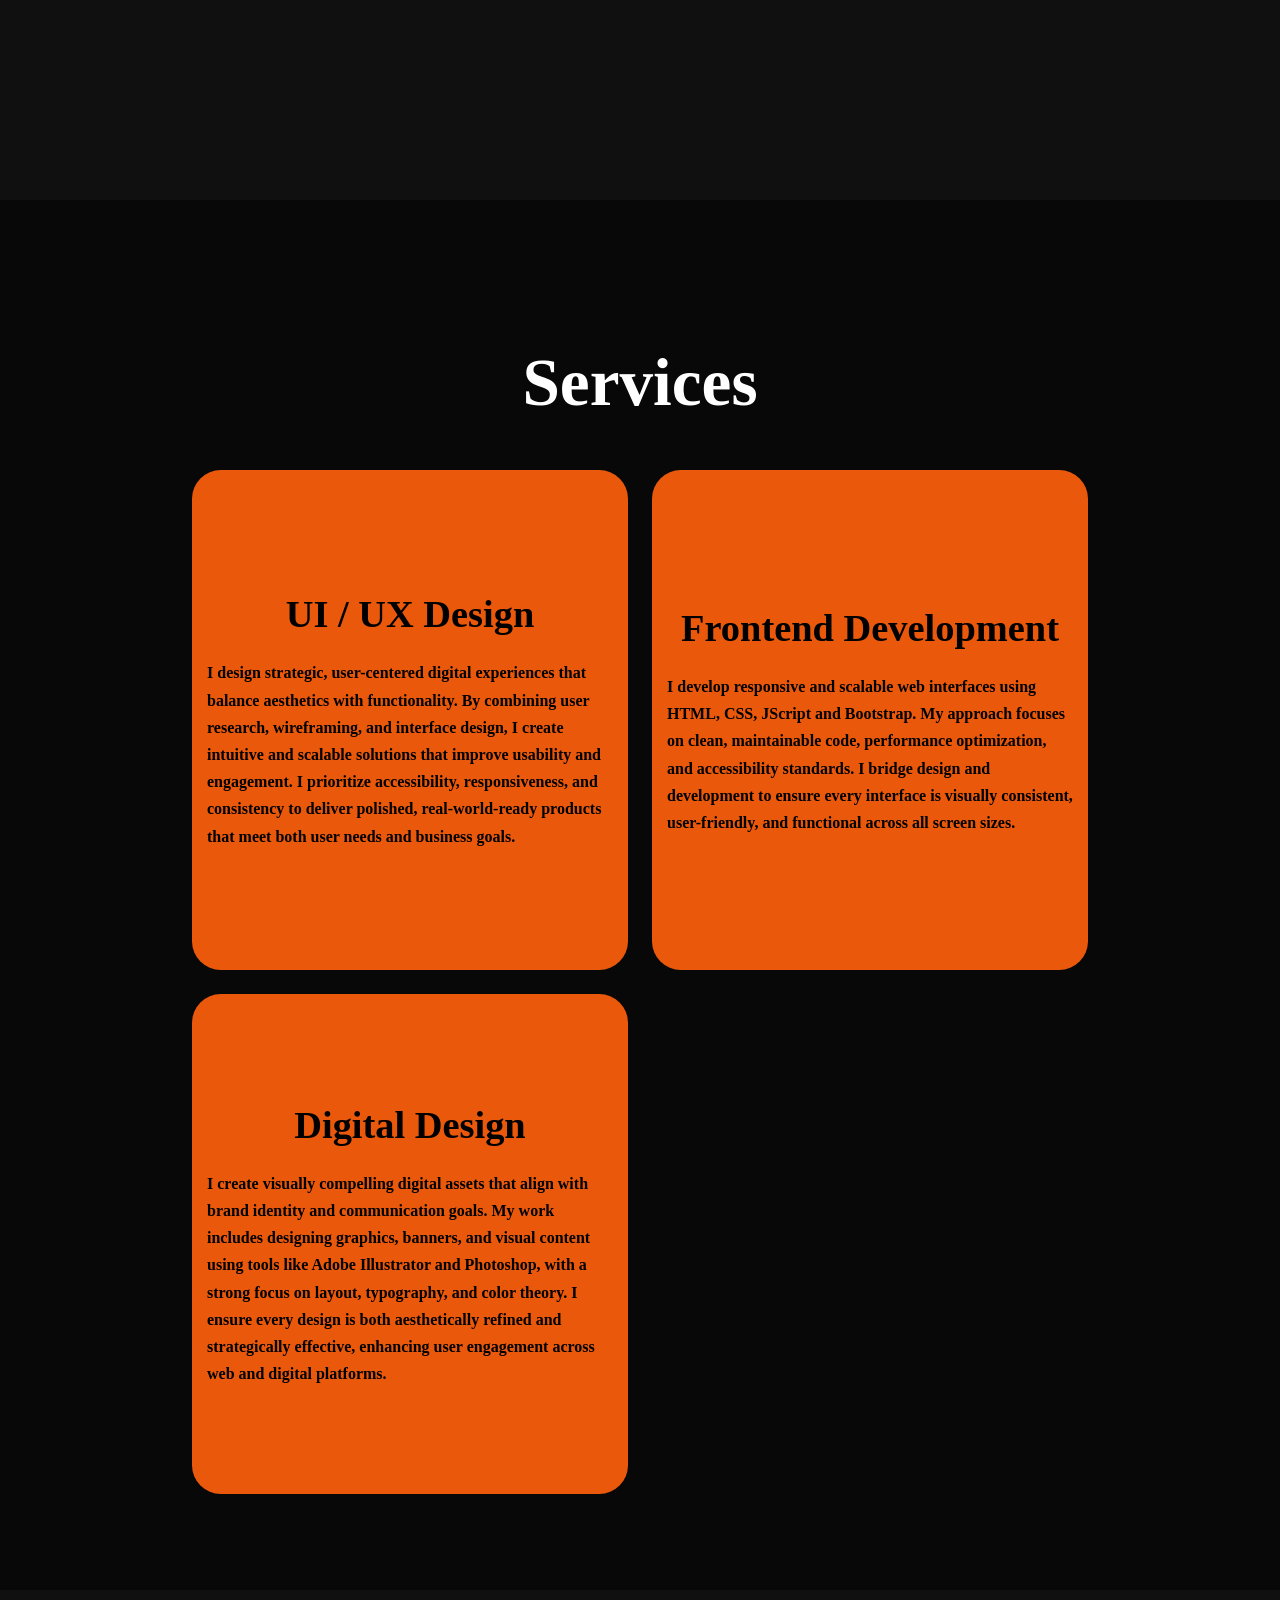
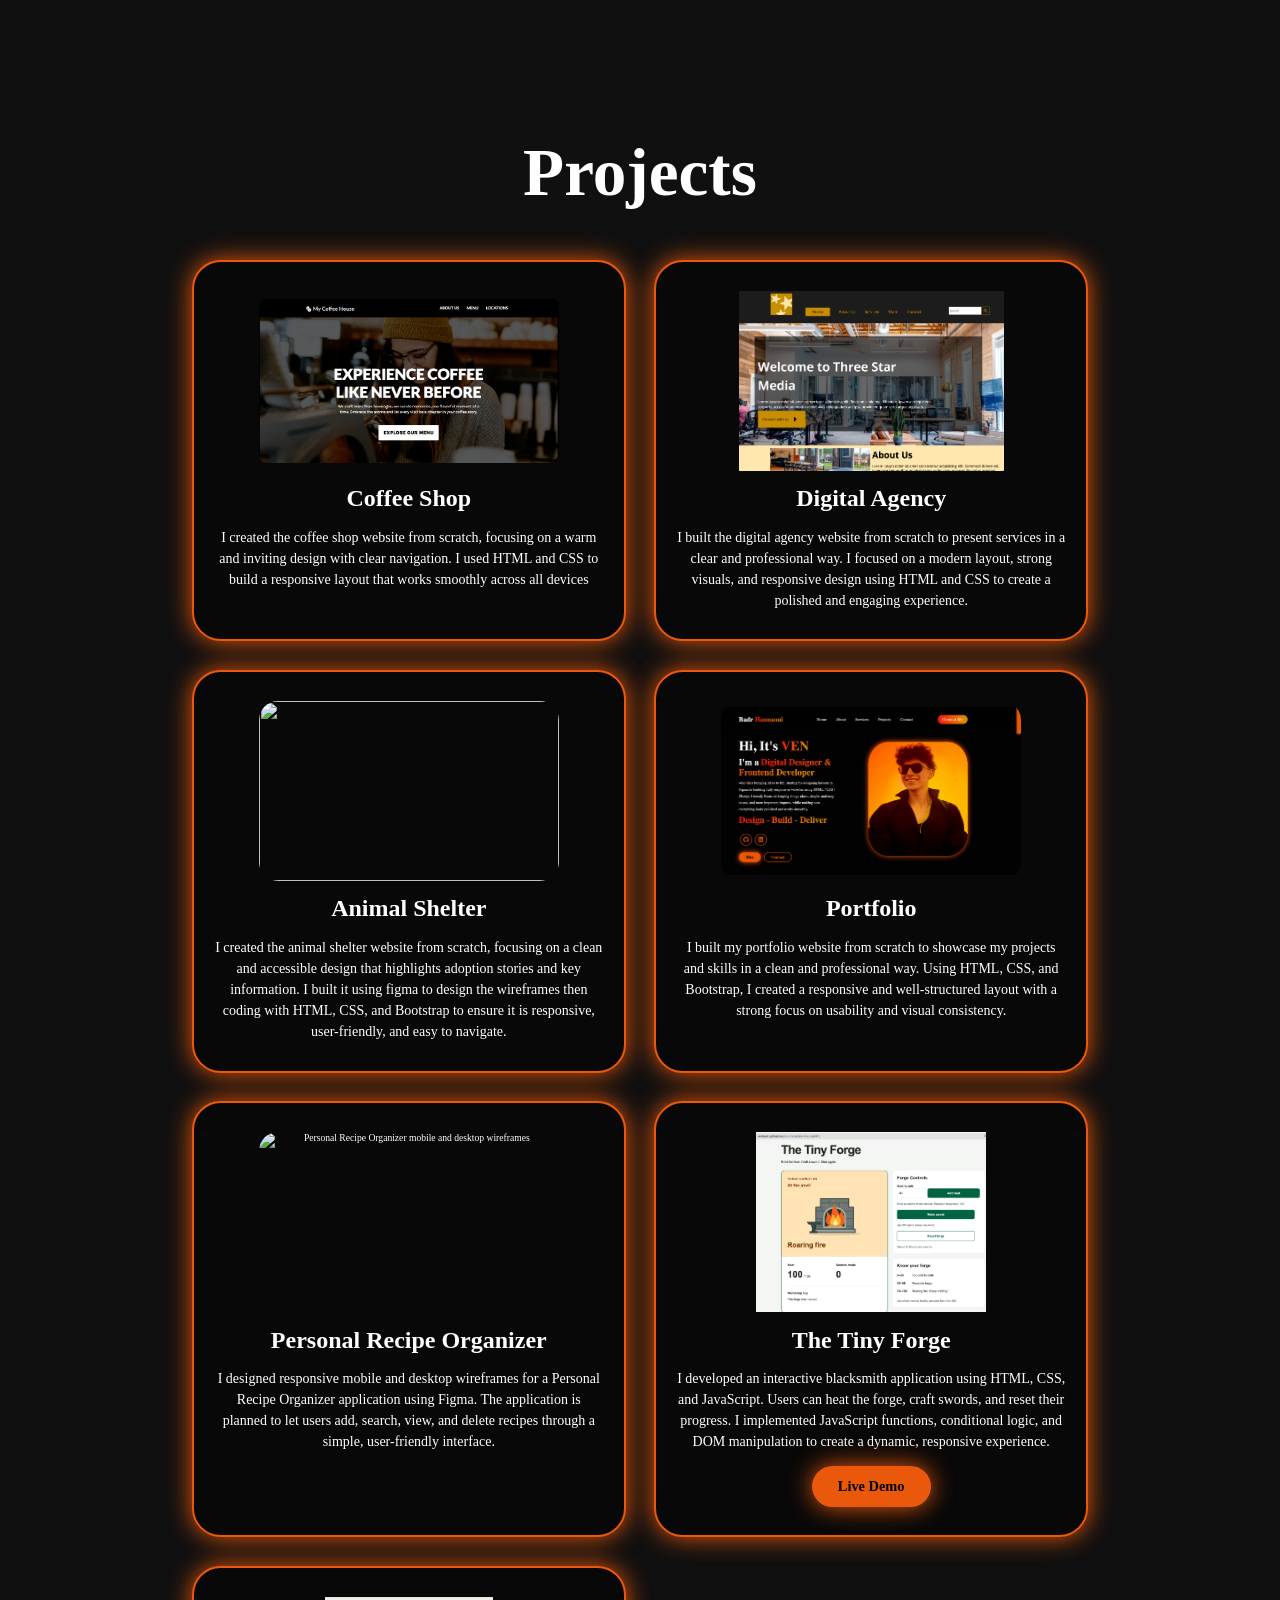
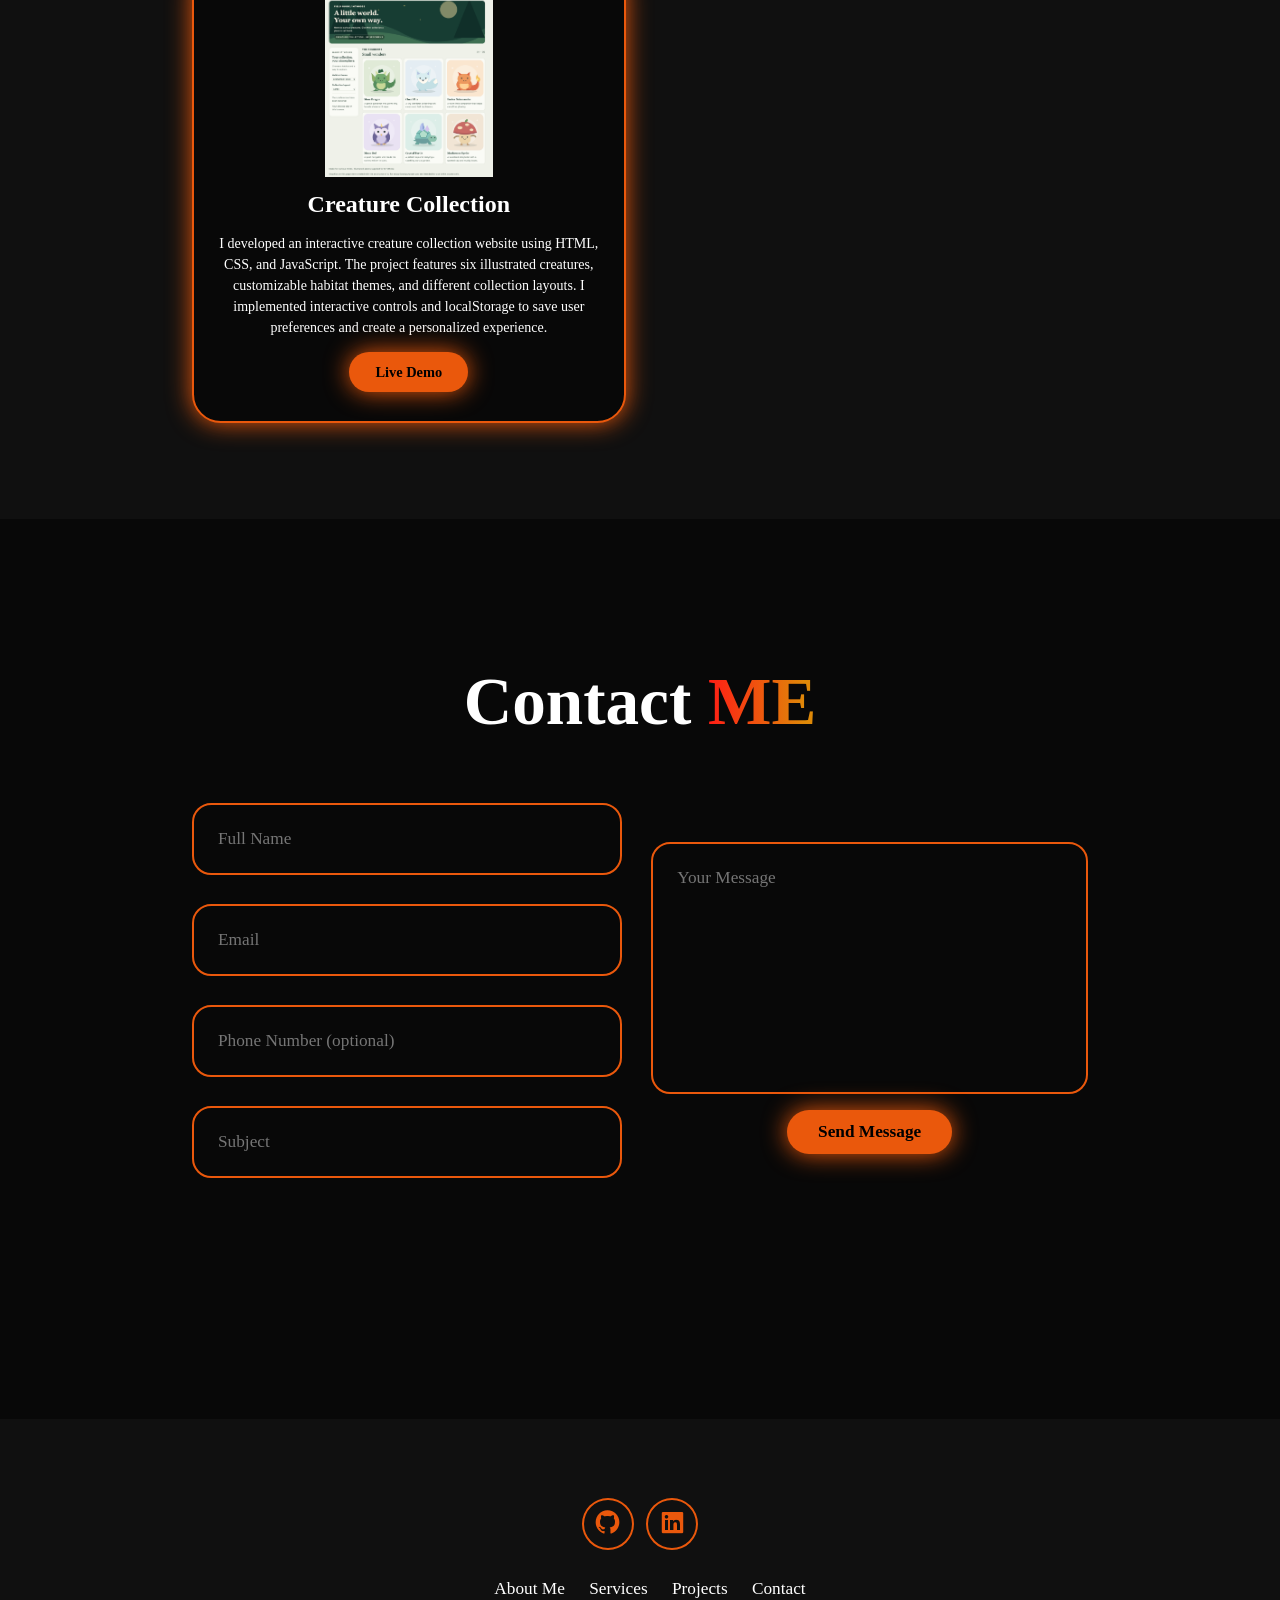
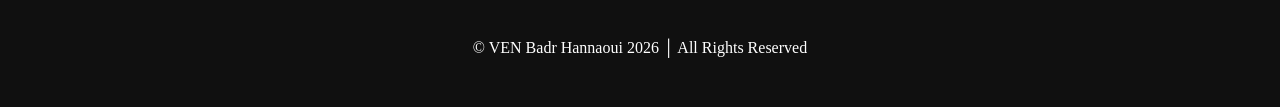
==== commit 12740e02: "updating the project 5" ====
--- a/index.html
+++ b/index.html
@@ -128,7 +128,7 @@
           <p>I built my portfolio website from scratch to showcase my projects and skills in a clean and professional way. Using HTML, CSS, and Bootstrap, I created a responsive and well-structured layout with a strong focus on usability and visual consistency.</p>
         </div> 
         <div class="project-card">
-  <img src="Project7.png" alt="Personal Recipe Organizer mobile and desktop wireframes">
+  <img src="Project5.png" alt="Personal Recipe Organizer mobile and desktop wireframes">
 
   <h3>Personal Recipe Organizer</h3>
 
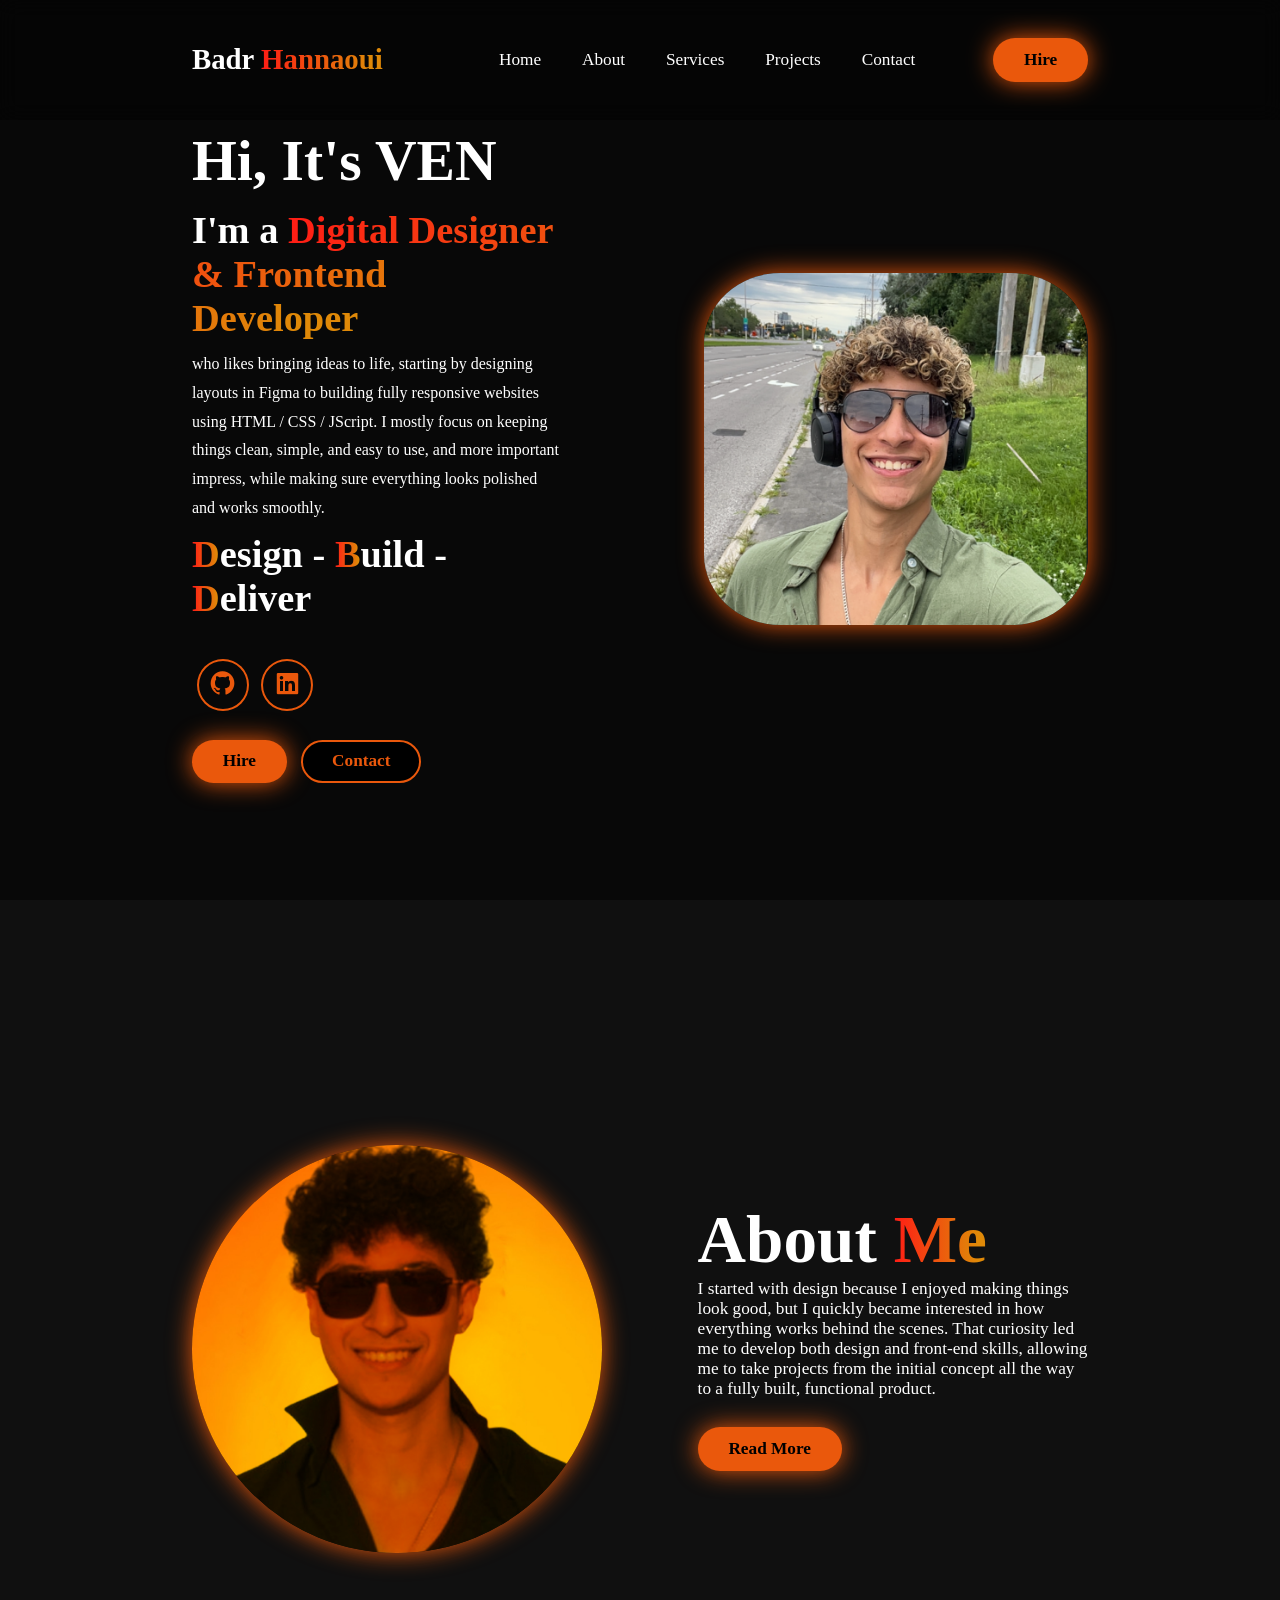
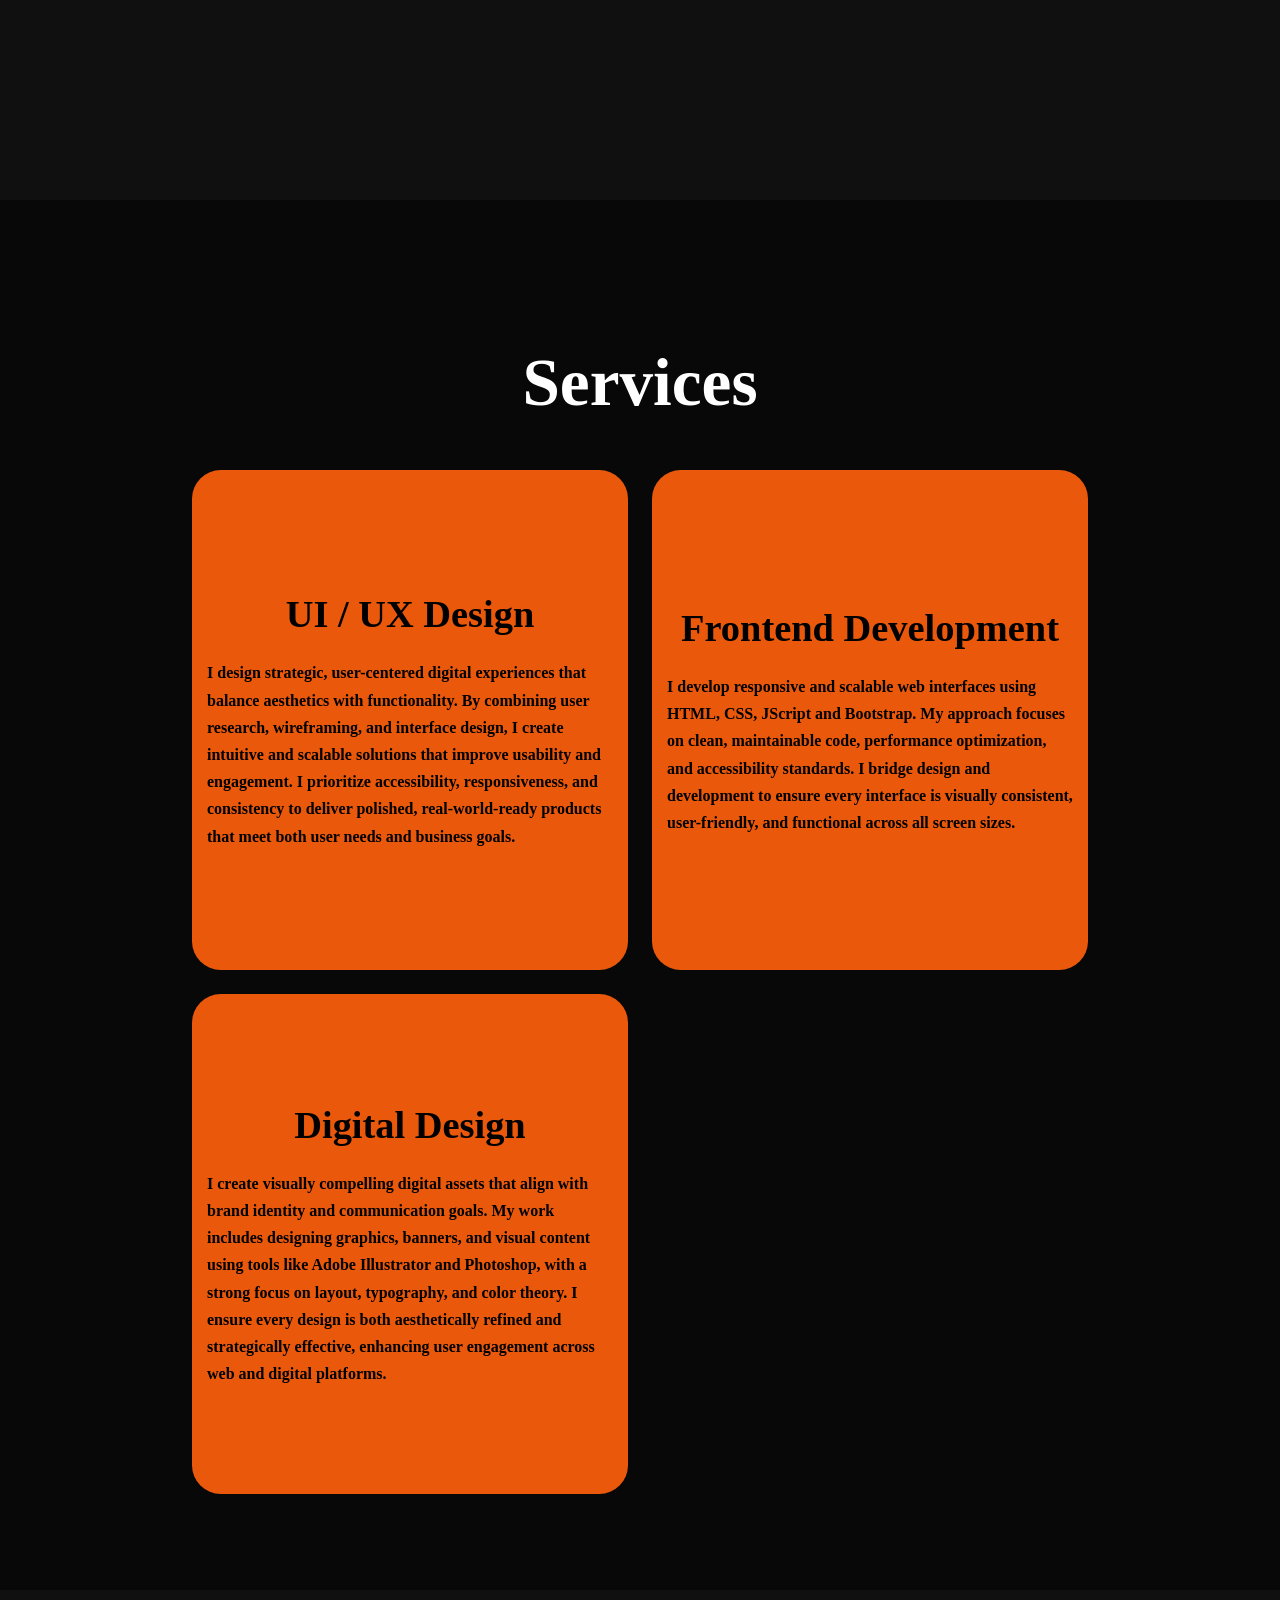
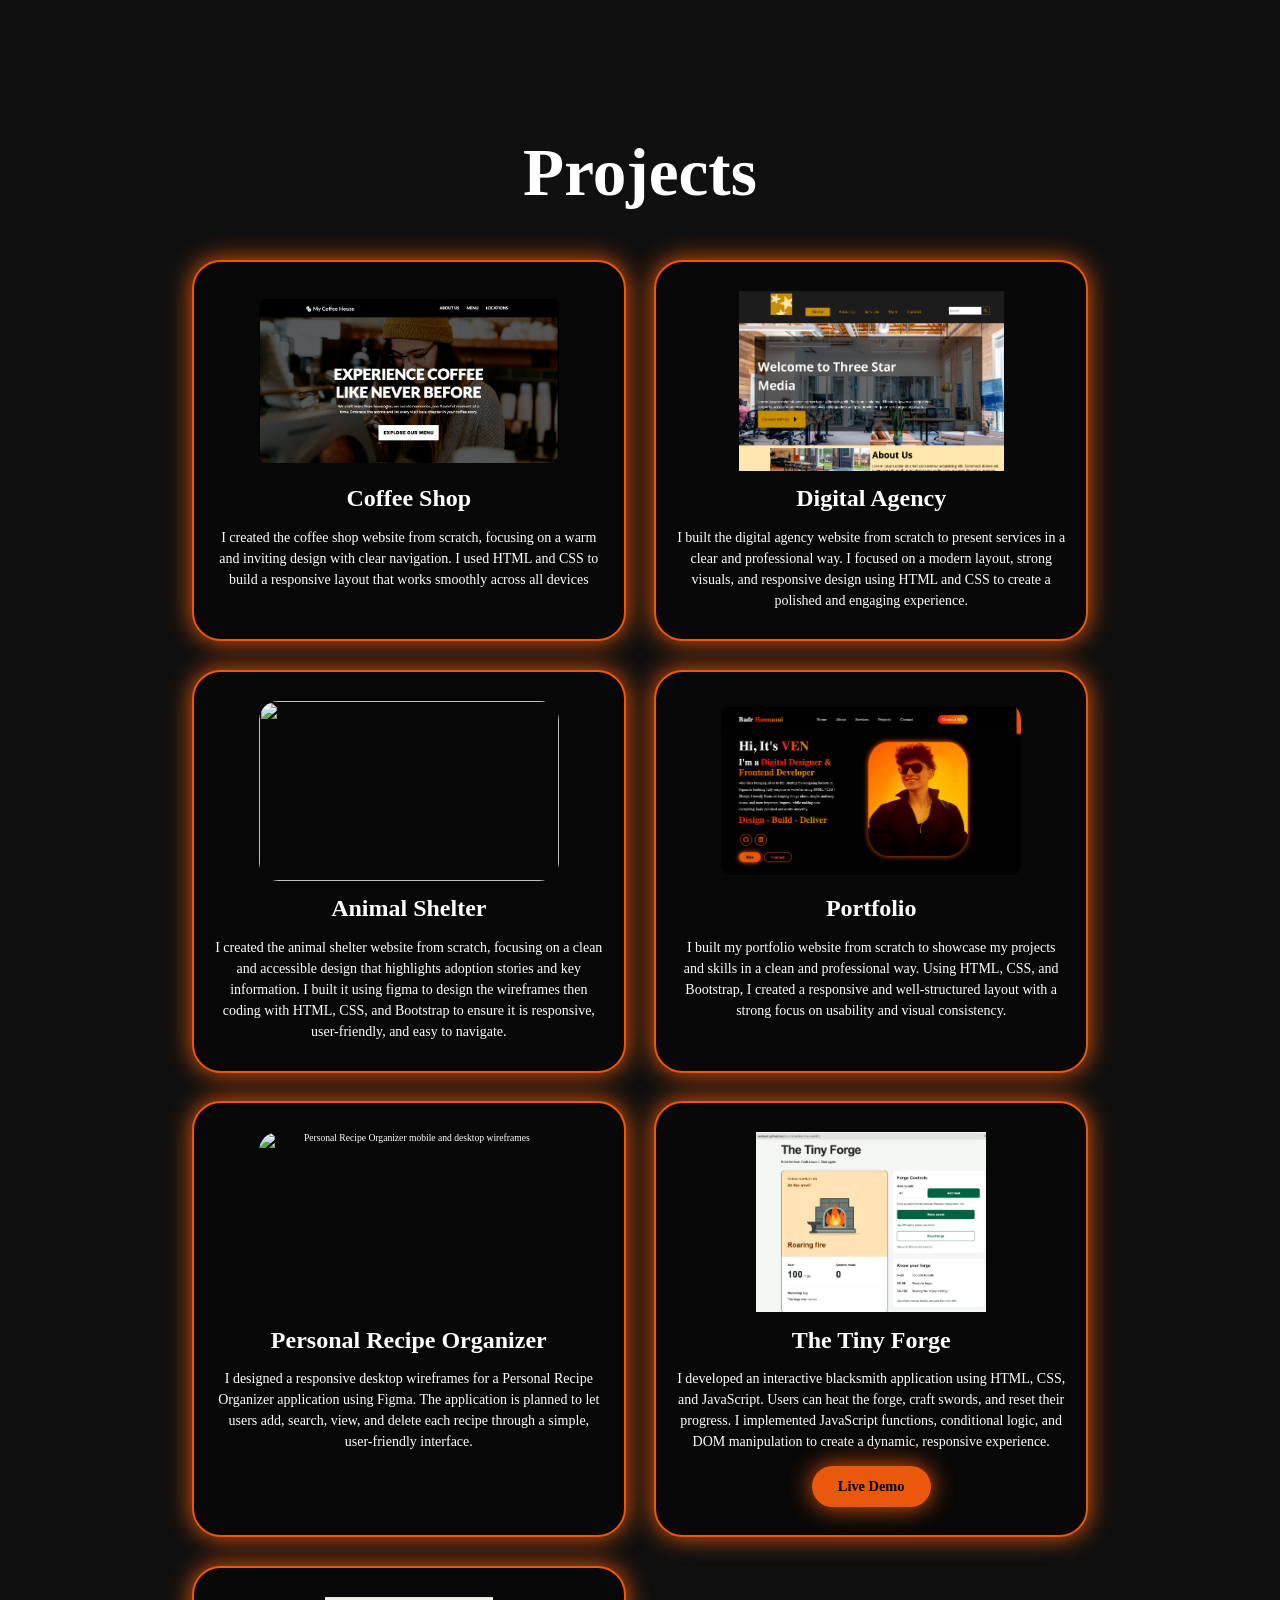
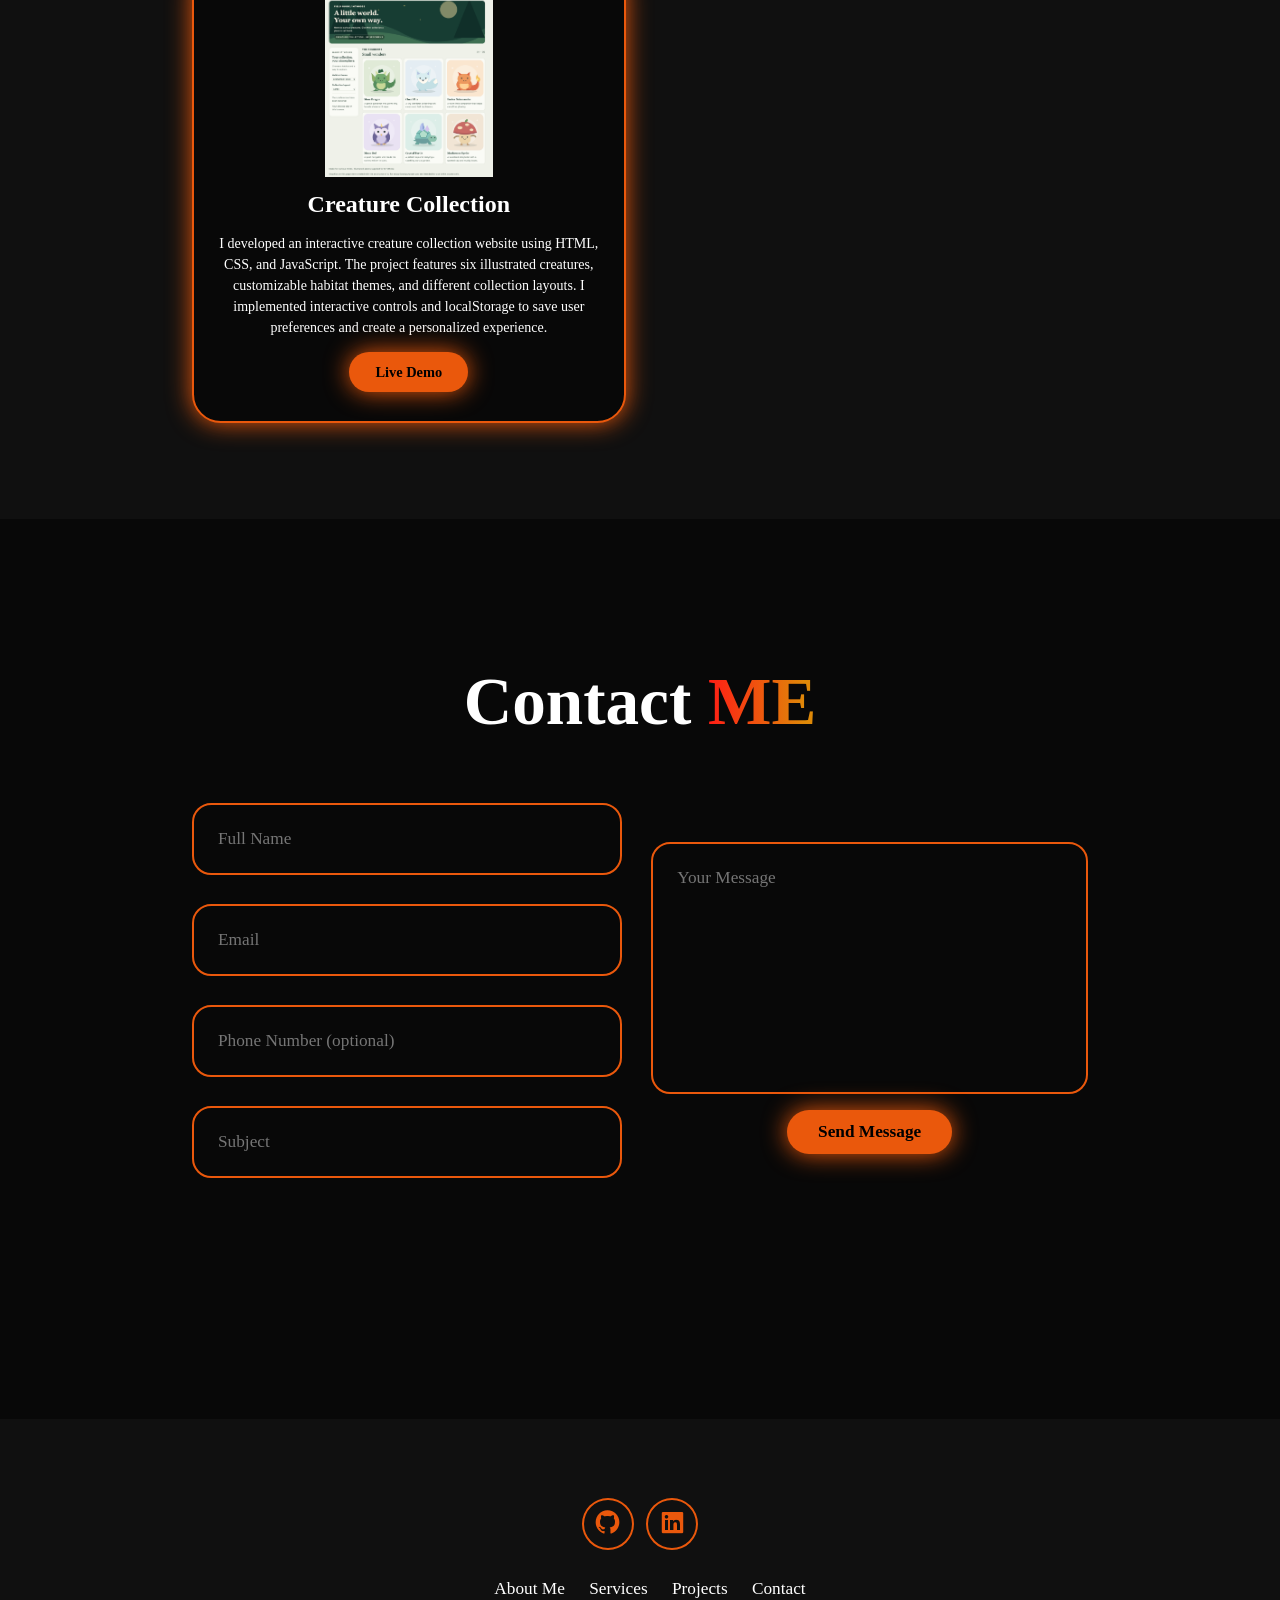
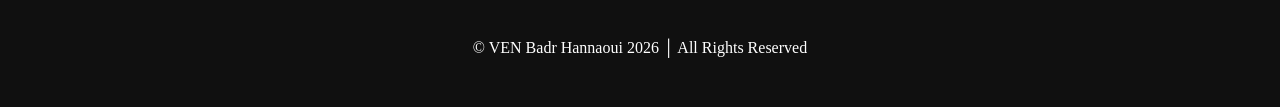
==== commit 0d9511da: "done" ====
--- a/index.html
+++ b/index.html
@@ -133,10 +133,10 @@
   <h3>Personal Recipe Organizer</h3>
 
   <p>
-    I designed responsive mobile and desktop wireframes
+    I designed a responsive desktop wireframes
     for a Personal Recipe Organizer application using Figma.
     The application is planned to let users add, search,
-    view, and delete recipes through a simple,
+    view, and delete each recipe through a simple,
     user-friendly interface.
   </p>
 </div> 
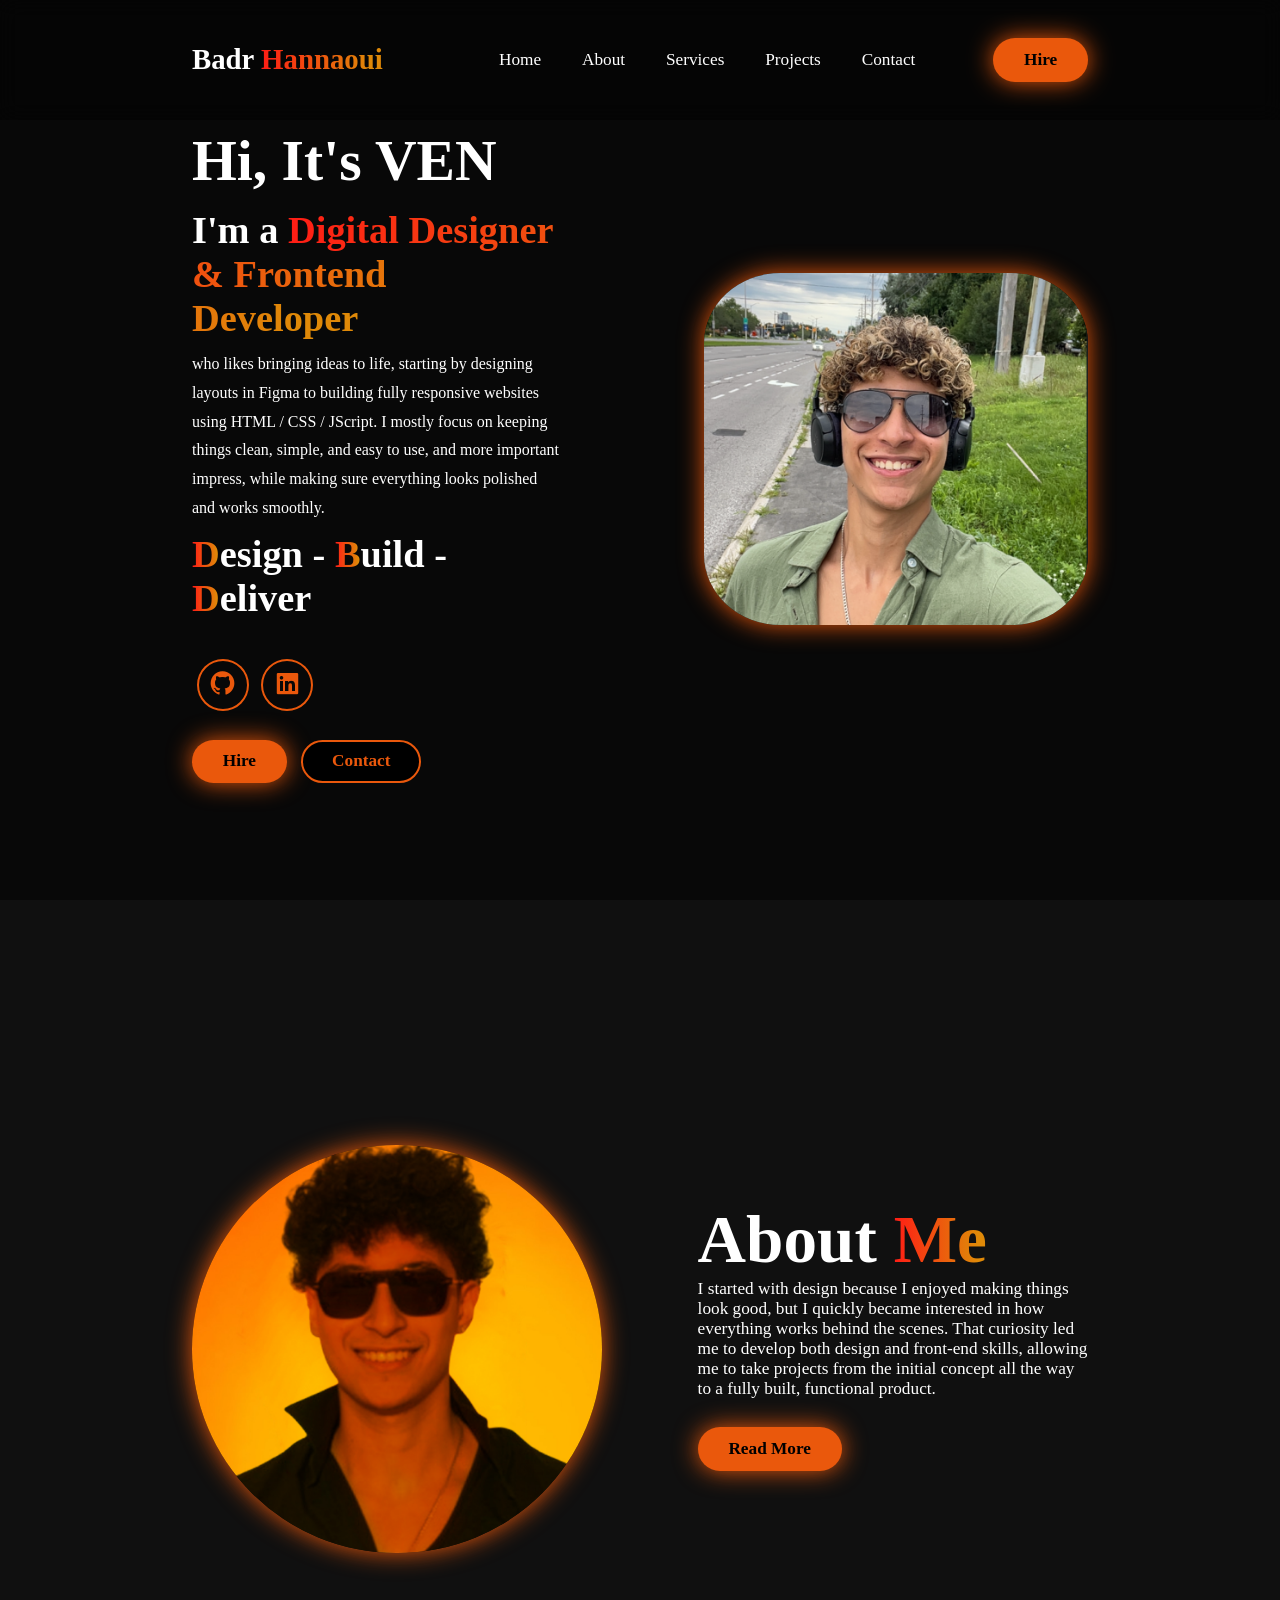
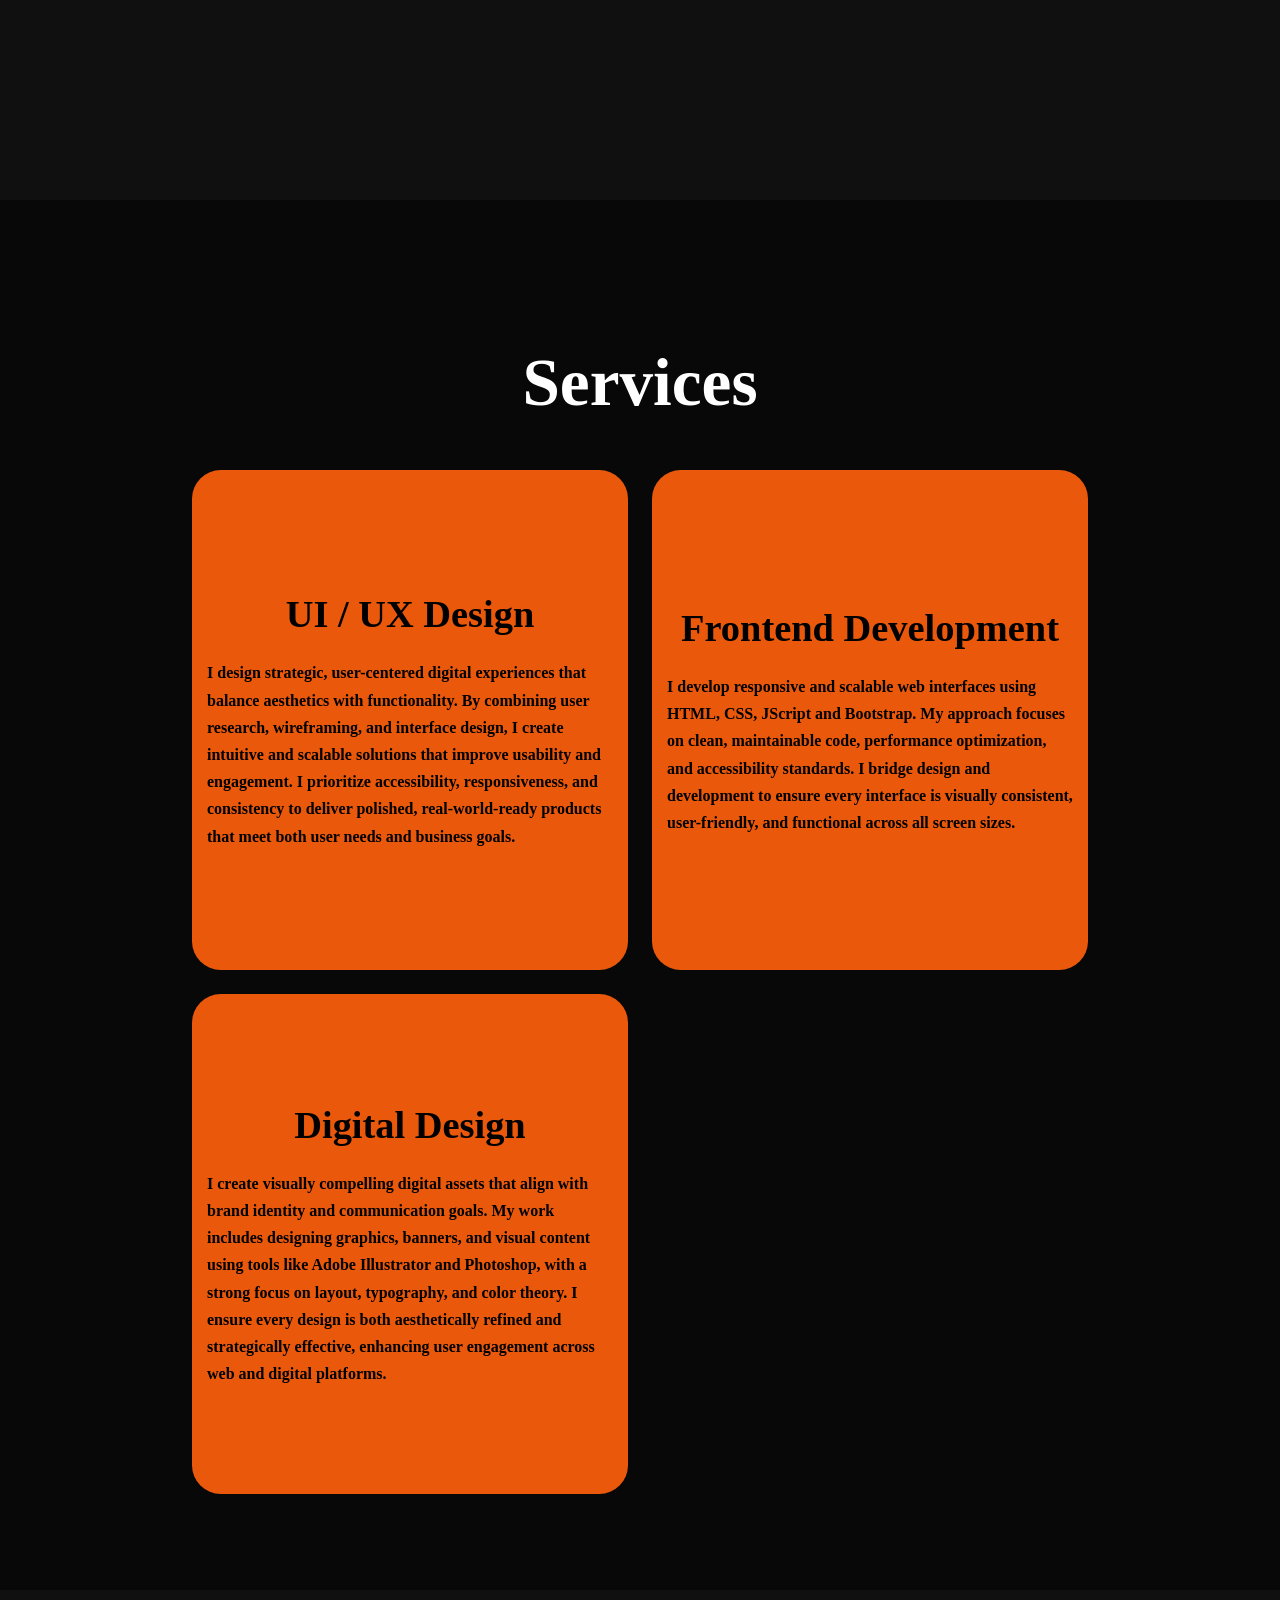
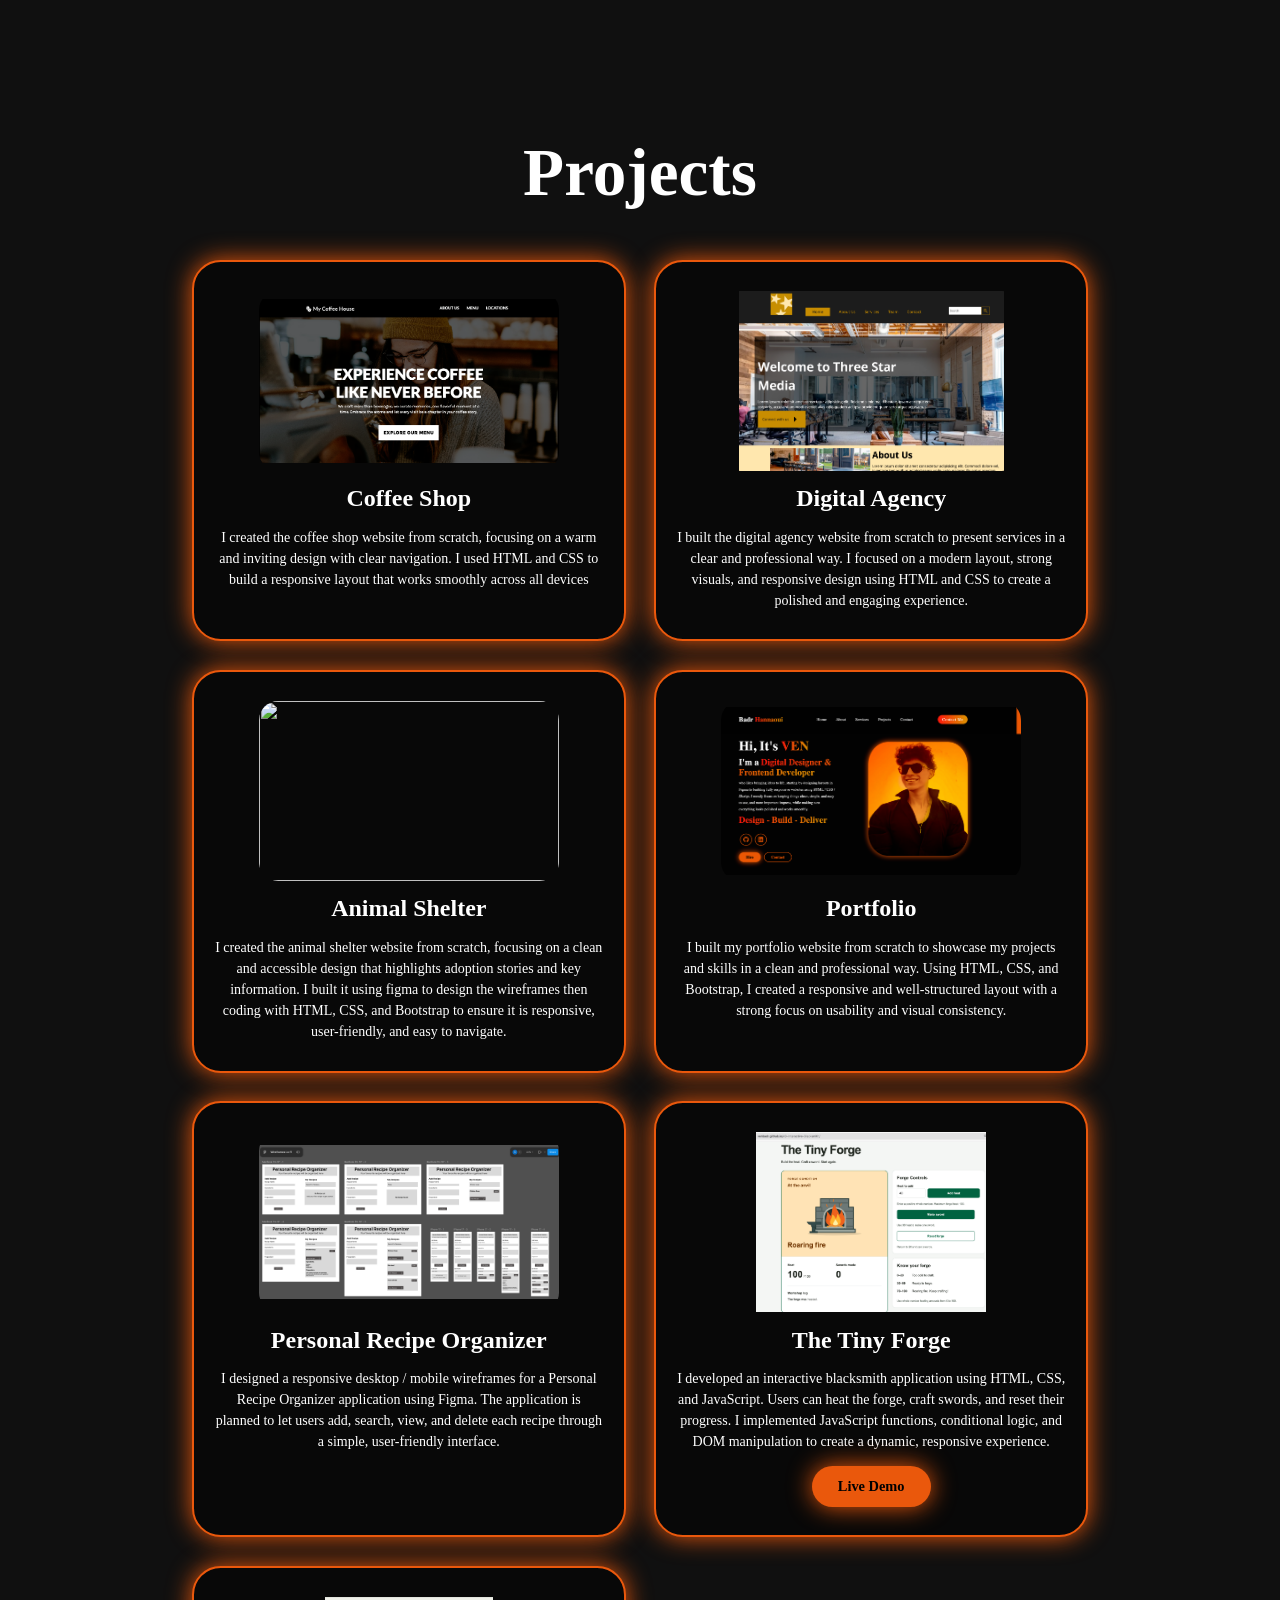
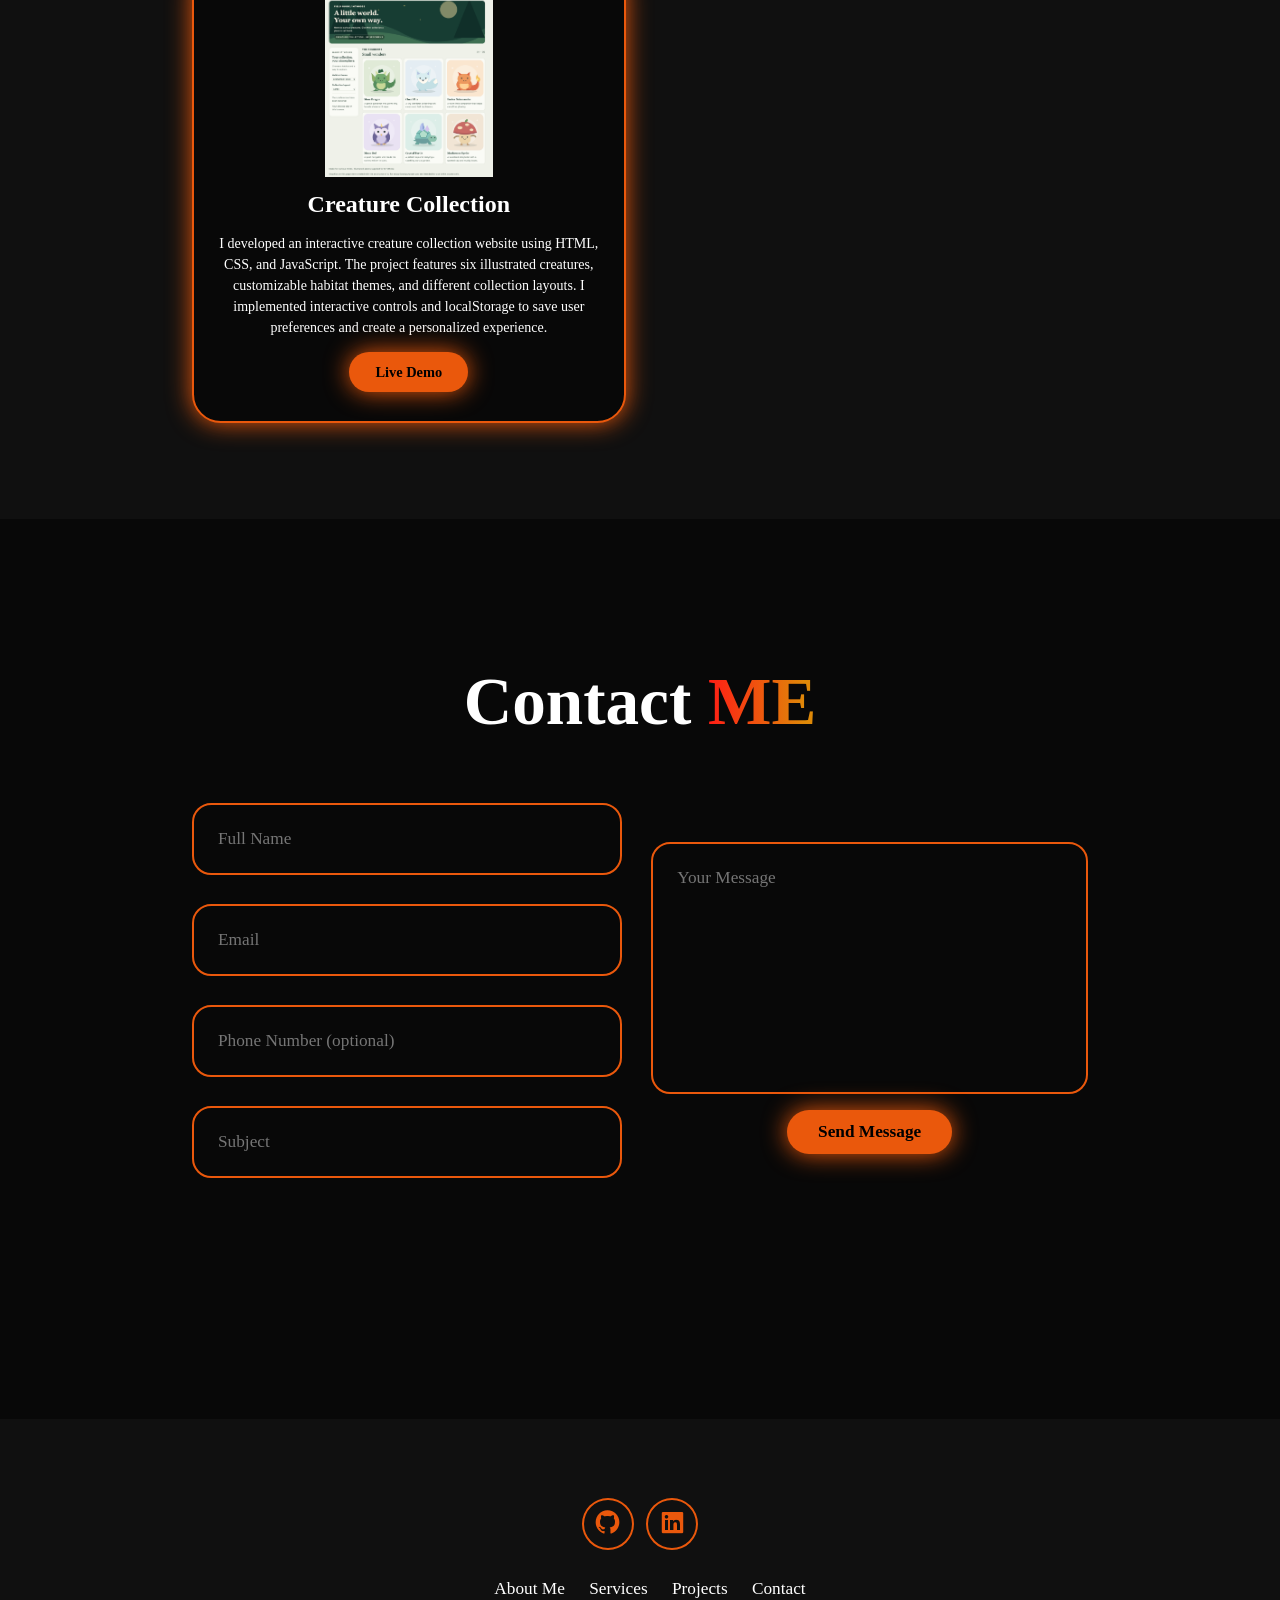
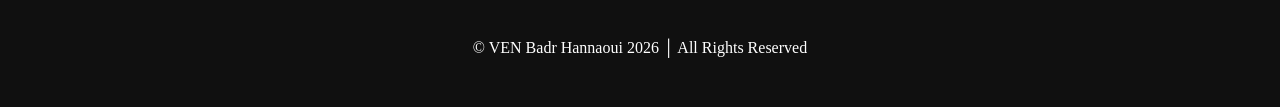
==== commit 9352c512: "updated the project 5" ====
--- a/index.html
+++ b/index.html
@@ -128,12 +128,12 @@
           <p>I built my portfolio website from scratch to showcase my projects and skills in a clean and professional way. Using HTML, CSS, and Bootstrap, I created a responsive and well-structured layout with a strong focus on usability and visual consistency.</p>
         </div> 
         <div class="project-card">
-  <img src="Project5.png" alt="Personal Recipe Organizer mobile and desktop wireframes">
+  <img src="project5.jpg" alt="Personal Recipe Organizer mobile and desktop wireframes">
 
   <h3>Personal Recipe Organizer</h3>
 
   <p>
-    I designed a responsive desktop wireframes
+    I designed a responsive desktop / mobile wireframes
     for a Personal Recipe Organizer application using Figma.
     The application is planned to let users add, search,
     view, and delete each recipe through a simple,
